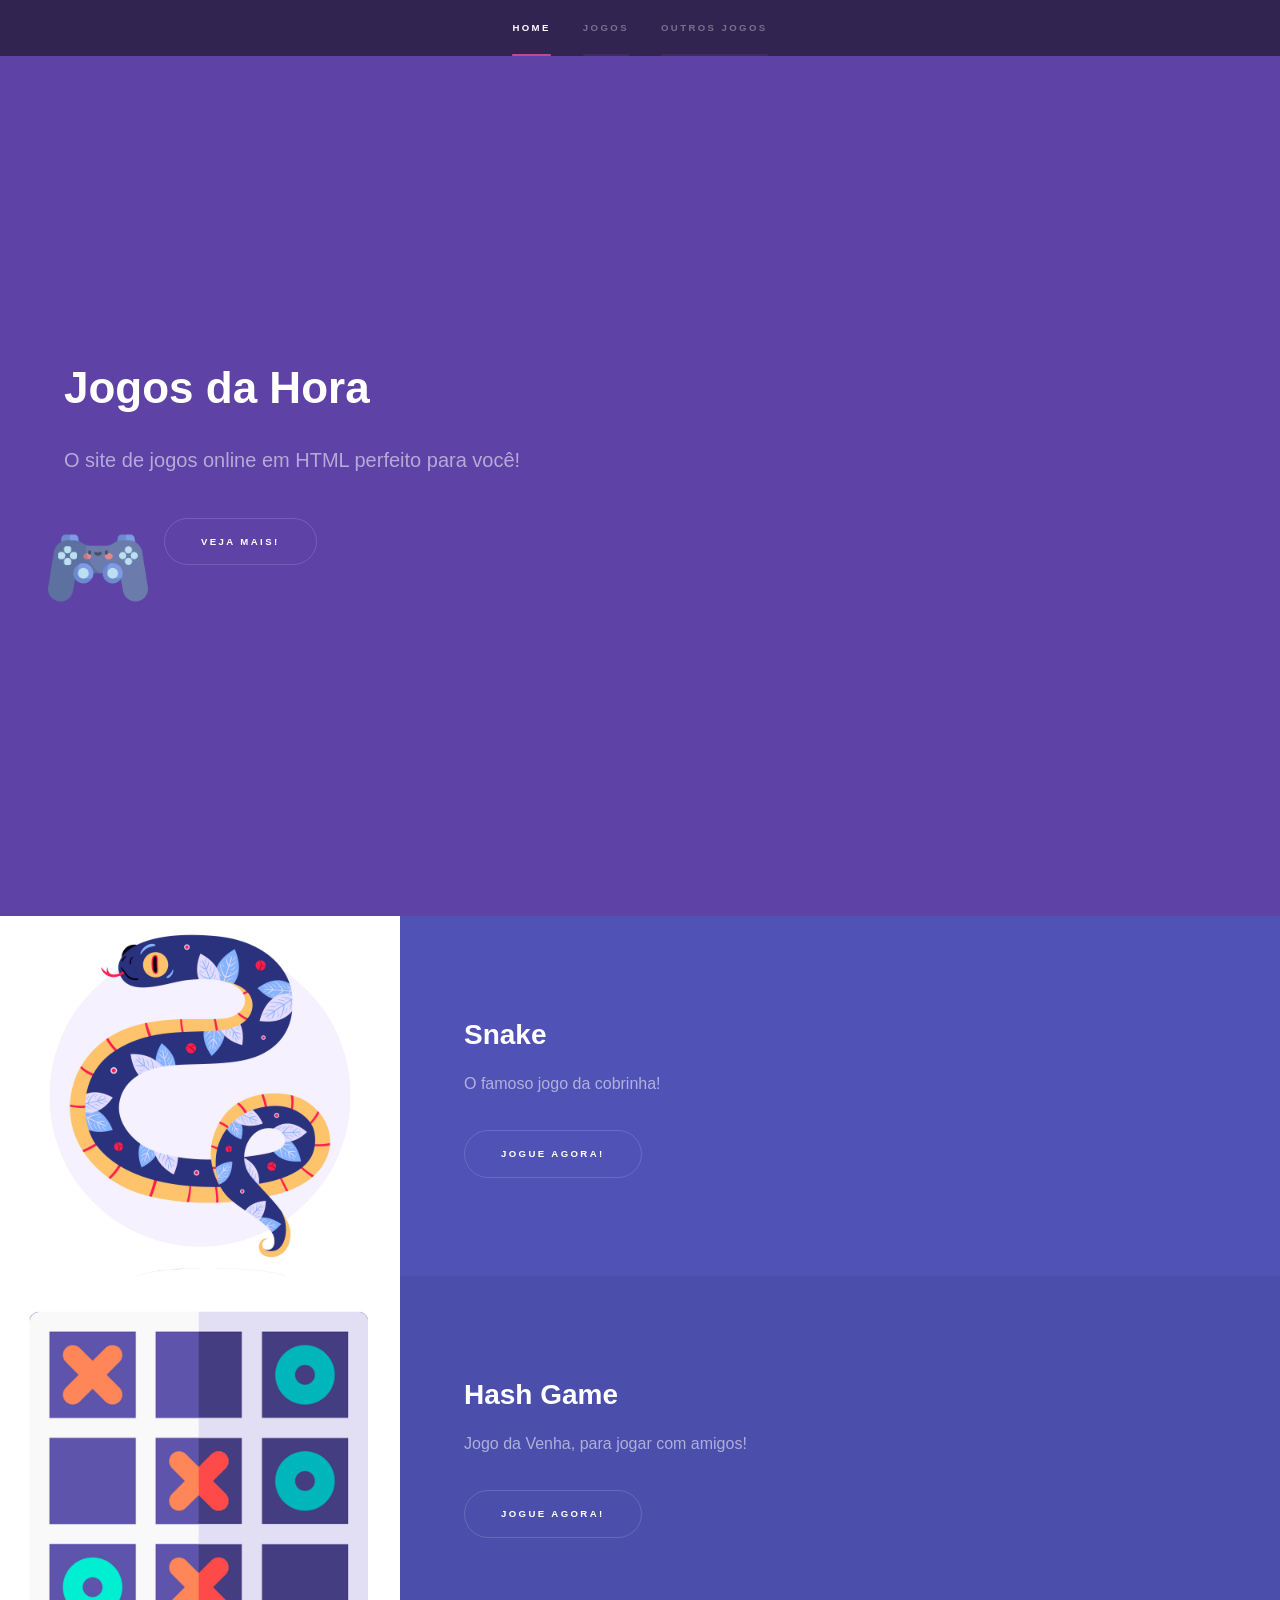
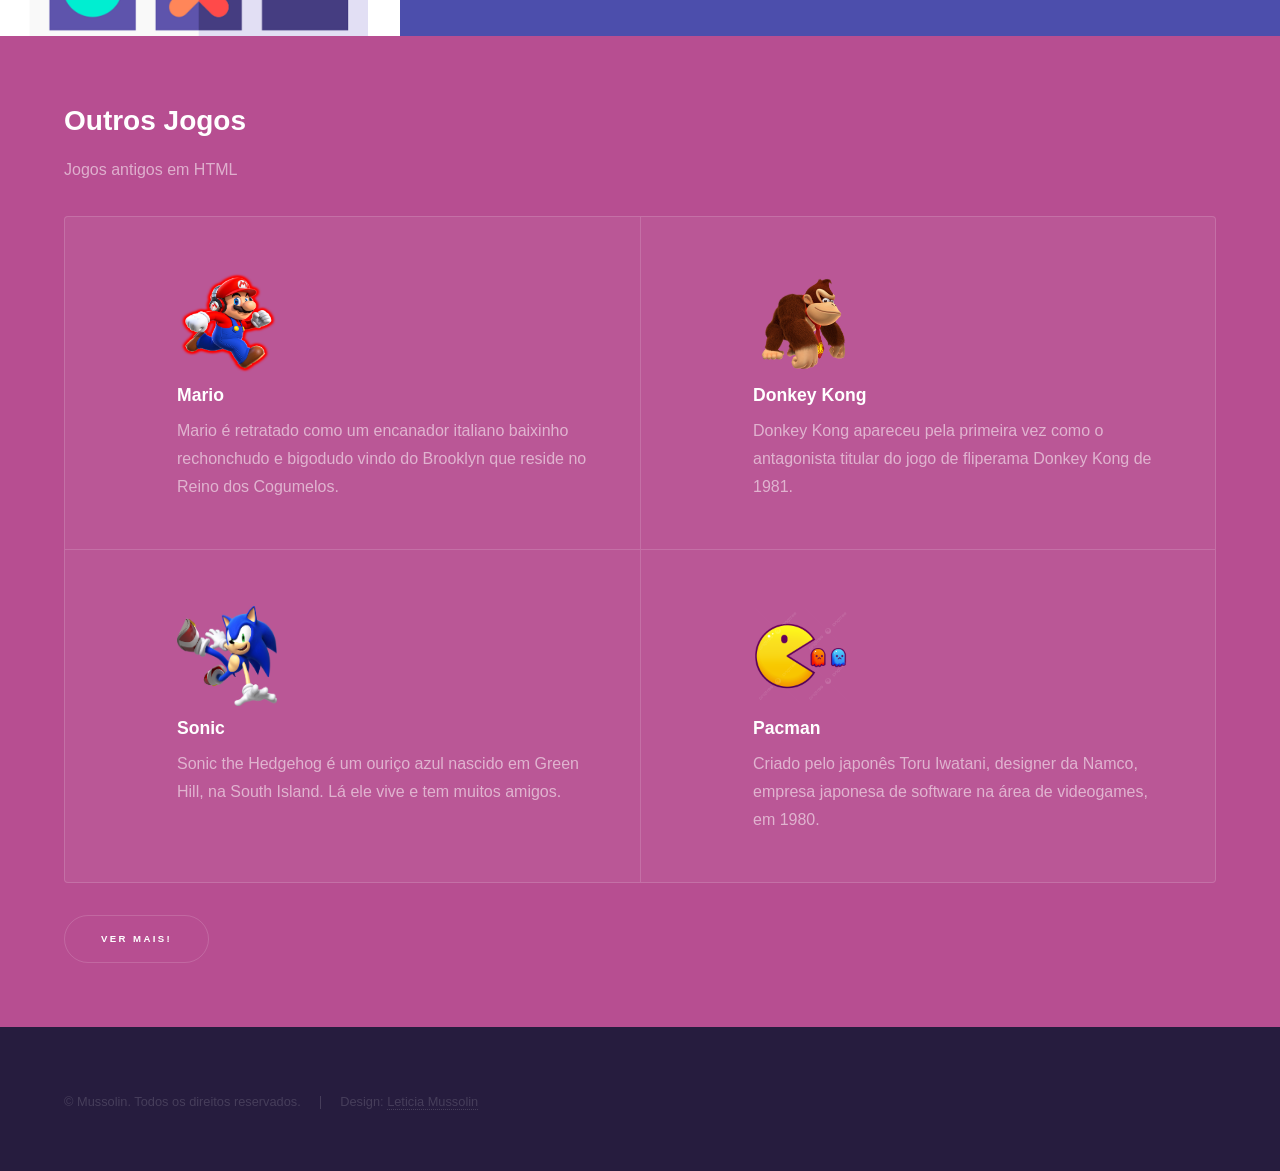
==== index.html @ 66acddfb "trabalho final" ====
<!DOCTYPE HTML>

<html>
	<head>
		<title>Jogos da Hora</title>
		<meta charset="utf-8" />
		<meta name="viewport" content="width=device-width, initial-scale=1, user-scalable=no" />
		<link rel="stylesheet" href="assets/css/main.css" />
		<noscript><link rel="stylesheet" href="assets/css/noscript.css" /></noscript>
	</head>
	<body class="is-preload">

		<!-- Sidebar -->
			<section id="sidebar">
			
				<div class="inner">
					
					<nav>
						<ul>
							
							<li><a href="#intro">Home</a></li>
							<li><a href="#one">Jogos</a></li>
							<li><a href="#two">Outros Jogos</a></li>
						</ul>
					</nav>
				</div>
			</section>

		<!-- Wrapper -->
			<div id="wrapper">

				<!-- Intro -->
					<section id="intro" class="wrapper style1 fullscreen fade-up">
						<div class="inner">
							<h1>Jogos da Hora</h1>
							<p>O site de jogos online em HTML perfeito para você! </p>
							<ul class="actions">
								
									<a href="#" class="image"><img src="images/controle.png"height="100px" width="100px" data-position="top center" /></a>
								
								<li><a href="#one" class="button scrolly">Veja mais!</a></li>
							</ul>
						</div>
					</section>

				<!-- One -->
					<section id="one" class="wrapper style2 spotlights">
						<section>
							<a href="#" class="image"><img src="images/pic01.png" alt="" data-position="center center" /></a>
							<div class="content">
								<div class="inner">
									<h2>Snake</h2>
									<p>O famoso jogo da cobrinha!</p>
									<ul class="actions">
										<li><a href="generic.html" class="button">Jogue Agora!</a></li>
									</ul>
								</div>
							</div>
						</section>
						<section>
							<a href="#" class="image"><img src="images/pic02.jpg" alt="" data-position="top center" /></a>
							<div class="content">
								<div class="inner">
									<h2>Hash Game</h2>
									<p>Jogo da Venha, para jogar com amigos!</p>
									<ul class="actions">
										<li><a href="elements.html" class="button">Jogue Agora!</a></li>
									</ul>
								</div>
							</div>
						</section>
					</section>

				<!-- Two -->
					<section id="two" class="wrapper style3 fade-up">
						<div class="inner">
							<h2>Outros Jogos</h2>
							<p>Jogos antigos em HTML</p>
							<div class="features">
								<section>
									<a href="#" class="image"><img src="images/mario.png" height="100px" width="100px" data-position="top center" /></a>
									<h3>Mario</h3>
									<p>Mario é retratado como um encanador italiano baixinho rechonchudo e bigodudo vindo do Brooklyn que reside no Reino dos Cogumelos.</p>
								</section>
								<section>
									<a href="#" class="image"><img src="images/donkey.png" height="100px" width="100px" data-position="top center" /></a>
									<h3>Donkey Kong</h3>
									<p>Donkey Kong apareceu pela primeira vez como o antagonista titular do jogo de fliperama Donkey Kong de 1981.</p>
								</section>
								<section>
									<a href="#" class="image"><img src="images/sonic.png" height="100px" width="100px" data-position="top center" /></a>
									<h3>Sonic</h3>
									<p>Sonic the Hedgehog é um ouriço azul nascido em Green Hill, na South Island. Lá ele vive e tem muitos amigos.</p>
								</section>
								<section>
									<a href="#" class="image"><img src="images/pacman.png" height="100px" width="100px" data-position="top center" /></a>
									<h3>Pacman</h3>
									<p>Criado pelo japonês Toru Iwatani, designer da Namco, empresa japonesa de software na área de videogames, em 1980.</p>
								</section>
								
							</div>
							<ul class="actions">
								<li><a href="generic.html" class="button">Ver Mais!</a></li>
							</ul>
						</div>
					</section>


				

		<!-- Footer -->
			<!-- Footer -->
			<footer id="footer" class="wrapper alt">
				<div class="inner">
					<ul class="menu">
						<li>&copy; Mussolin. Todos os direitos reservados.</li><li>Design: <a href="https://www.linkedin.com/in/leticia-mussolin-689093185/">Leticia Mussolin</a></li>
					</ul>
				</div>
			</footer>

		<!-- Scripts -->
			<script src="assets/js/jquery.min.js"></script>
			<script src="assets/js/jquery.scrollex.min.js"></script>
			<script src="assets/js/jquery.scrolly.min.js"></script>
			<script src="assets/js/browser.min.js"></script>
			<script src="assets/js/breakpoints.min.js"></script>
			<script src="assets/js/util.js"></script>
			<script src="assets/js/main.js"></script>

	</body>
</html>
---- assets/css/main.css ----
@import url(fontawesome-all.min.css);

game{ align-items: center;
}

html, body, div, span, applet, object,
iframe, h1, h2, h3, h4, h5, h6, p, blockquote,
pre, a, abbr, acronym, address, big, cite,
code, del, dfn, em, img, ins, kbd, q, s, samp,
small, strike, strong, sub, sup, tt, var, b,
u, i, center, dl, dt, dd, ol, ul, li, fieldset,
form, label, legend, table, caption, tbody,
tfoot, thead, tr, th, td, article, aside,
canvas, details, embed, figure, figcaption,
footer, header, hgroup, menu, nav, output, ruby,
section, summary, time, mark, audio, video {
	margin: 0;
	padding: 0;
	border: 0;
	font-size: 100%;
	font: inherit;
	vertical-align: baseline;}

article, aside, details, figcaption, figure,
footer, header, hgroup, menu, nav, section {
	display: block;}

body {
	line-height: 1;
}

ol, ul {
	list-style: none;
}

blockquote, q {
	quotes: none;
}

	blockquote:before, blockquote:after, q:before, q:after {
		content: '';
		content: none;
	}

table {
	border-collapse: collapse;
	border-spacing: 0;
}

body {
	-webkit-text-size-adjust: none;
}

mark {
	background-color: transparent;
	color: inherit;
}

input::-moz-focus-inner {
	border: 0;
	padding: 0;
}

input, select, textarea {
	-moz-appearance: none;
	-webkit-appearance: none;
	-ms-appearance: none;
	appearance: none;
}

/* Basic */

	@-ms-viewport {
		width: device-width;
	}

	body {
		-ms-overflow-style: scrollbar;
	}

	@media screen and (max-width: 480px) {

		html, body {
			min-width: 320px;
		}

	}

	html {
		box-sizing: border-box;
	}

	*, *:before, *:after {
		box-sizing: inherit;
	}

	body {
		background: #312450;
	}

		body.is-preload *, body.is-preload *:before, body.is-preload *:after {
			-moz-animation: none !important;
			-webkit-animation: none !important;
			-ms-animation: none !important;
			animation: none !important;
			-moz-transition: none !important;
			-webkit-transition: none !important;
			-ms-transition: none !important;
			transition: none !important;
		}

/* Type */

	body, input, select, textarea {
		color: rgba(255, 255, 255, 0.55);
		font-family: Arial, Helvetica, sans-serif;
		font-size: 16.5pt;
		font-weight: normal;
		line-height: 1.75;
	}

		@media screen and (max-width: 1680px) {

			body, input, select, textarea {
				font-size: 13pt;
			}

		}

		@media screen and (max-width: 1280px) {

			body, input, select, textarea {
				font-size: 12pt;
			}

		}

		@media screen and (max-width: 360px) {

			body, input, select, textarea {
				font-size: 11pt;
			}

		}

	a {
		-moz-transition: color 0.2s ease, border-bottom-color 0.2s ease;
		-webkit-transition: color 0.2s ease, border-bottom-color 0.2s ease;
		-ms-transition: color 0.2s ease, border-bottom-color 0.2s ease;
		transition: color 0.2s ease, border-bottom-color 0.2s ease;
		border-bottom: dotted 1px rgba(255, 255, 255, 0.35);
		color: inherit;
		text-decoration: none;
	}

		a:hover {
			border-bottom-color: transparent;
			color: #ffffff;
		}

	strong, b {
		color: #ffffff;
		font-weight: bold;
	}

	em, i {
		font-style: italic;
	}

	p {
		margin: 0 0 2em 0;
	}

	h1, h2, h3, h4, h5, h6 {
		color: #ffffff;
		font-weight: bold;
		line-height: 1.5;
		margin: 0 0 0.5em 0;
	}

		h1 a, h2 a, h3 a, h4 a, h5 a, h6 a {
			color: inherit;
			text-decoration: none;
		}

	h1 {
		font-size: 2.75em;
	}

		h1.major {
			margin: 0 0 1.3em 0;
			position: relative;
			padding-bottom: 0.35em;
		}

			h1.major:after {
				background-image: -moz-linear-gradient(to right, #5e42a6, #b74e91);
				background-image: -webkit-linear-gradient(to right, #5e42a6, #b74e91);
				background-image: -ms-linear-gradient(to right, #5e42a6, #b74e91);
				background-image: linear-gradient(to right, #5e42a6, #b74e91);
				-moz-transition: max-width 0.2s ease;
				-webkit-transition: max-width 0.2s ease;
				-ms-transition: max-width 0.2s ease;
				transition: max-width 0.2s ease;
				border-radius: 0.2em;
				bottom: 0;
				content: '';
				height: 0.05em;
				position: absolute;
				right: 0;
				width: 100%;
			}

	h2 {
		font-size: 1.75em;
	}

	h3 {
		font-size: 1.1em;
	}

	h4 {
		font-size: 1em;
	}

	h5 {
		font-size: 0.8em;
	}

	h6 {
		font-size: 0.6em;
	}

	@media screen and (max-width: 736px) {

		h1 {
			font-size: 2em;
		}

		h2 {
			font-size: 1.25em;
		}

		h3 {
			font-size: 1em;
		}

		h4 {
			font-size: 0.8em;
		}

		h5 {
			font-size: 0.6em;
		}

		h6 {
			font-size: 0.6em;
		}

	}

	sub {
		font-size: 0.8em;
		position: relative;
		top: 0.5em;
	}

	sup {
		font-size: 0.8em;
		position: relative;
		top: -0.5em;
	}

	blockquote {
		border-left: solid 4px rgba(255, 255, 255, 0.15);
		font-style: italic;
		margin: 0 0 2em 0;
		padding: 0.5em 0 0.5em 2em;
	}

	code {
		background: rgba(255, 255, 255, 0.05);
		border-radius: 0.25em;
		border: solid 1px rgba(255, 255, 255, 0.15);
		font-family: "Courier New", monospace;
		font-size: 0.9em;
		margin: 0 0.25em;
		padding: 0.25em 0.65em;
	}

	pre {
		-webkit-overflow-scrolling: touch;
		font-family: "Courier New", monospace;
		font-size: 0.9em;
		margin: 0 0 2em 0;
	}

		pre code {
			display: block;
			line-height: 1.75em;
			padding: 1em 1.5em;
			overflow-x: auto;
		}

	hr {
		border: 0;
		border-bottom: solid 1px rgba(255, 255, 255, 0.15);
		margin: 2em 0;
	}

		hr.major {
			margin: 3em 0;
		}

	.align-left {
		text-align: left;
	}

	.align-center {
		text-align: center;
	}

	.align-right {
		text-align: right;
	}

/* Row */

	.row {
		display: flex;
		flex-wrap: wrap;
		box-sizing: border-box;
		align-items: stretch;
	}

		.row > * {
			box-sizing: border-box;
		}

		.row.gtr-uniform > * > :last-child {
			margin-bottom: 0;
		}

		.row.aln-left {
			justify-content: flex-start;
		}

		.row.aln-center {
			justify-content: center;
		}

		.row.aln-right {
			justify-content: flex-end;
		}

		.row.aln-top {
			align-items: flex-start;
		}

		.row.aln-middle {
			align-items: center;
		}

		.row.aln-bottom {
			align-items: flex-end;
		}

		.row > .imp {
			order: -1;
		}

		.row > .col-1 {
			width: 8.33333%;
		}

		.row > .off-1 {
			margin-left: 8.33333%;
		}

		.row > .col-2 {
			width: 16.66667%;
		}

		.row > .off-2 {
			margin-left: 16.66667%;
		}

		.row > .col-3 {
			width: 25%;
		}

		.row > .off-3 {
			margin-left: 25%;
		}

		.row > .col-4 {
			width: 33.33333%;
		}

		.row > .off-4 {
			margin-left: 33.33333%;
		}

		.row > .col-5 {
			width: 41.66667%;
		}

		.row > .off-5 {
			margin-left: 41.66667%;
		}

		.row > .col-6 {
			width: 50%;
		}

		.row > .off-6 {
			margin-left: 50%;
		}

		.row > .col-7 {
			width: 58.33333%;
		}

		.row > .off-7 {
			margin-left: 58.33333%;
		}

		.row > .col-8 {
			width: 66.66667%;
		}

		.row > .off-8 {
			margin-left: 66.66667%;
		}

		.row > .col-9 {
			width: 75%;
		}

		.row > .off-9 {
			margin-left: 75%;
		}

		.row > .col-10 {
			width: 83.33333%;
		}

		.row > .off-10 {
			margin-left: 83.33333%;
		}

		.row > .col-11 {
			width: 91.66667%;
		}

		.row > .off-11 {
			margin-left: 91.66667%;
		}

		.row > .col-12 {
			width: 100%;
		}

		.row > .off-12 {
			margin-left: 100%;
		}

		.row.gtr-0 {
			margin-top: 0;
			margin-left: 0em;
		}

			.row.gtr-0 > * {
				padding: 0 0 0 0em;
			}

			.row.gtr-0.gtr-uniform {
				margin-top: 0em;
			}

				.row.gtr-0.gtr-uniform > * {
					padding-top: 0em;
				}

		.row.gtr-25 {
			margin-top: 0;
			margin-left: -0.375em;
		}

			.row.gtr-25 > * {
				padding: 0 0 0 0.375em;
			}

			.row.gtr-25.gtr-uniform {
				margin-top: -0.375em;
			}

				.row.gtr-25.gtr-uniform > * {
					padding-top: 0.375em;
				}

		.row.gtr-50 {
			margin-top: 0;
			margin-left: -0.75em;
		}

			.row.gtr-50 > * {
				padding: 0 0 0 0.75em;
			}

			.row.gtr-50.gtr-uniform {
				margin-top: -0.75em;
			}

				.row.gtr-50.gtr-uniform > * {
					padding-top: 0.75em;
				}

		.row {
			margin-top: 0;
			margin-left: -1.5em;
		}

			.row > * {
				padding: 0 0 0 1.5em;
			}

			.row.gtr-uniform {
				margin-top: -1.5em;
			}

				.row.gtr-uniform > * {
					padding-top: 1.5em;
				}

		.row.gtr-150 {
			margin-top: 0;
			margin-left: -2.25em;
		}

			.row.gtr-150 > * {
				padding: 0 0 0 2.25em;
			}

			.row.gtr-150.gtr-uniform {
				margin-top: -2.25em;
			}

				.row.gtr-150.gtr-uniform > * {
					padding-top: 2.25em;
				}

		.row.gtr-200 {
			margin-top: 0;
			margin-left: -3em;
		}

			.row.gtr-200 > * {
				padding: 0 0 0 3em;
			}

			.row.gtr-200.gtr-uniform {
				margin-top: -3em;
			}

				.row.gtr-200.gtr-uniform > * {
					padding-top: 3em;
				}

		@media screen and (max-width: 1680px) {

			.row {
				display: flex;
				flex-wrap: wrap;
				box-sizing: border-box;
				align-items: stretch;
			}

				.row > * {
					box-sizing: border-box;
				}

				.row.gtr-uniform > * > :last-child {
					margin-bottom: 0;
				}

				.row.aln-left {
					justify-content: flex-start;
				}

				.row.aln-center {
					justify-content: center;
				}

				.row.aln-right {
					justify-content: flex-end;
				}

				.row.aln-top {
					align-items: flex-start;
				}

				.row.aln-middle {
					align-items: center;
				}

				.row.aln-bottom {
					align-items: flex-end;
				}

				.row > .imp-xlarge {
					order: -1;
				}

				.row > .col-1-xlarge {
					width: 8.33333%;
				}

				.row > .off-1-xlarge {
					margin-left: 8.33333%;
				}

				.row > .col-2-xlarge {
					width: 16.66667%;
				}

				.row > .off-2-xlarge {
					margin-left: 16.66667%;
				}

				.row > .col-3-xlarge {
					width: 25%;
				}

				.row > .off-3-xlarge {
					margin-left: 25%;
				}

				.row > .col-4-xlarge {
					width: 33.33333%;
				}

				.row > .off-4-xlarge {
					margin-left: 33.33333%;
				}

				.row > .col-5-xlarge {
					width: 41.66667%;
				}

				.row > .off-5-xlarge {
					margin-left: 41.66667%;
				}

				.row > .col-6-xlarge {
					width: 50%;
				}

				.row > .off-6-xlarge {
					margin-left: 50%;
				}

				.row > .col-7-xlarge {
					width: 58.33333%;
				}

				.row > .off-7-xlarge {
					margin-left: 58.33333%;
				}

				.row > .col-8-xlarge {
					width: 66.66667%;
				}

				.row > .off-8-xlarge {
					margin-left: 66.66667%;
				}

				.row > .col-9-xlarge {
					width: 75%;
				}

				.row > .off-9-xlarge {
					margin-left: 75%;
				}

				.row > .col-10-xlarge {
					width: 83.33333%;
				}

				.row > .off-10-xlarge {
					margin-left: 83.33333%;
				}

				.row > .col-11-xlarge {
					width: 91.66667%;
				}

				.row > .off-11-xlarge {
					margin-left: 91.66667%;
				}

				.row > .col-12-xlarge {
					width: 100%;
				}

				.row > .off-12-xlarge {
					margin-left: 100%;
				}

				.row.gtr-0 {
					margin-top: 0;
					margin-left: 0em;
				}

					.row.gtr-0 > * {
						padding: 0 0 0 0em;
					}

					.row.gtr-0.gtr-uniform {
						margin-top: 0em;
					}

						.row.gtr-0.gtr-uniform > * {
							padding-top: 0em;
						}

				.row.gtr-25 {
					margin-top: 0;
					margin-left: -0.375em;
				}

					.row.gtr-25 > * {
						padding: 0 0 0 0.375em;
					}

					.row.gtr-25.gtr-uniform {
						margin-top: -0.375em;
					}

						.row.gtr-25.gtr-uniform > * {
							padding-top: 0.375em;
						}

				.row.gtr-50 {
					margin-top: 0;
					margin-left: -0.75em;
				}

					.row.gtr-50 > * {
						padding: 0 0 0 0.75em;
					}

					.row.gtr-50.gtr-uniform {
						margin-top: -0.75em;
					}

						.row.gtr-50.gtr-uniform > * {
							padding-top: 0.75em;
						}

				.row {
					margin-top: 0;
					margin-left: -1.5em;
				}

					.row > * {
						padding: 0 0 0 1.5em;
					}

					.row.gtr-uniform {
						margin-top: -1.5em;
					}

						.row.gtr-uniform > * {
							padding-top: 1.5em;
						}

				.row.gtr-150 {
					margin-top: 0;
					margin-left: -2.25em;
				}

					.row.gtr-150 > * {
						padding: 0 0 0 2.25em;
					}

					.row.gtr-150.gtr-uniform {
						margin-top: -2.25em;
					}

						.row.gtr-150.gtr-uniform > * {
							padding-top: 2.25em;
						}

				.row.gtr-200 {
					margin-top: 0;
					margin-left: -3em;
				}

					.row.gtr-200 > * {
						padding: 0 0 0 3em;
					}

					.row.gtr-200.gtr-uniform {
						margin-top: -3em;
					}

						.row.gtr-200.gtr-uniform > * {
							padding-top: 3em;
						}

		}

		@media screen and (max-width: 1280px) {

			.row {
				display: flex;
				flex-wrap: wrap;
				box-sizing: border-box;
				align-items: stretch;
			}

				.row > * {
					box-sizing: border-box;
				}

				.row.gtr-uniform > * > :last-child {
					margin-bottom: 0;
				}

				.row.aln-left {
					justify-content: flex-start;
				}

				.row.aln-center {
					justify-content: center;
				}

				.row.aln-right {
					justify-content: flex-end;
				}

				.row.aln-top {
					align-items: flex-start;
				}

				.row.aln-middle {
					align-items: center;
				}

				.row.aln-bottom {
					align-items: flex-end;
				}

				.row > .imp-large {
					order: -1;
				}

				.row > .col-1-large {
					width: 8.33333%;
				}

				.row > .off-1-large {
					margin-left: 8.33333%;
				}

				.row > .col-2-large {
					width: 16.66667%;
				}

				.row > .off-2-large {
					margin-left: 16.66667%;
				}

				.row > .col-3-large {
					width: 25%;
				}

				.row > .off-3-large {
					margin-left: 25%;
				}

				.row > .col-4-large {
					width: 33.33333%;
				}

				.row > .off-4-large {
					margin-left: 33.33333%;
				}

				.row > .col-5-large {
					width: 41.66667%;
				}

				.row > .off-5-large {
					margin-left: 41.66667%;
				}

				.row > .col-6-large {
					width: 50%;
				}

				.row > .off-6-large {
					margin-left: 50%;
				}

				.row > .col-7-large {
					width: 58.33333%;
				}

				.row > .off-7-large {
					margin-left: 58.33333%;
				}

				.row > .col-8-large {
					width: 66.66667%;
				}

				.row > .off-8-large {
					margin-left: 66.66667%;
				}

				.row > .col-9-large {
					width: 75%;
				}

				.row > .off-9-large {
					margin-left: 75%;
				}

				.row > .col-10-large {
					width: 83.33333%;
				}

				.row > .off-10-large {
					margin-left: 83.33333%;
				}

				.row > .col-11-large {
					width: 91.66667%;
				}

				.row > .off-11-large {
					margin-left: 91.66667%;
				}

				.row > .col-12-large {
					width: 100%;
				}

				.row > .off-12-large {
					margin-left: 100%;
				}

				.row.gtr-0 {
					margin-top: 0;
					margin-left: 0em;
				}

					.row.gtr-0 > * {
						padding: 0 0 0 0em;
					}

					.row.gtr-0.gtr-uniform {
						margin-top: 0em;
					}

						.row.gtr-0.gtr-uniform > * {
							padding-top: 0em;
						}

				.row.gtr-25 {
					margin-top: 0;
					margin-left: -0.375em;
				}

					.row.gtr-25 > * {
						padding: 0 0 0 0.375em;
					}

					.row.gtr-25.gtr-uniform {
						margin-top: -0.375em;
					}

						.row.gtr-25.gtr-uniform > * {
							padding-top: 0.375em;
						}

				.row.gtr-50 {
					margin-top: 0;
					margin-left: -0.75em;
				}

					.row.gtr-50 > * {
						padding: 0 0 0 0.75em;
					}

					.row.gtr-50.gtr-uniform {
						margin-top: -0.75em;
					}

						.row.gtr-50.gtr-uniform > * {
							padding-top: 0.75em;
						}

				.row {
					margin-top: 0;
					margin-left: -1.5em;
				}

					.row > * {
						padding: 0 0 0 1.5em;
					}

					.row.gtr-uniform {
						margin-top: -1.5em;
					}

						.row.gtr-uniform > * {
							padding-top: 1.5em;
						}

				.row.gtr-150 {
					margin-top: 0;
					margin-left: -2.25em;
				}

					.row.gtr-150 > * {
						padding: 0 0 0 2.25em;
					}

					.row.gtr-150.gtr-uniform {
						margin-top: -2.25em;
					}

						.row.gtr-150.gtr-uniform > * {
							padding-top: 2.25em;
						}

				.row.gtr-200 {
					margin-top: 0;
					margin-left: -3em;
				}

					.row.gtr-200 > * {
						padding: 0 0 0 3em;
					}

					.row.gtr-200.gtr-uniform {
						margin-top: -3em;
					}

						.row.gtr-200.gtr-uniform > * {
							padding-top: 3em;
						}

		}

		@media screen and (max-width: 980px) {

			.row {
				display: flex;
				flex-wrap: wrap;
				box-sizing: border-box;
				align-items: stretch;
			}

				.row > * {
					box-sizing: border-box;
				}

				.row.gtr-uniform > * > :last-child {
					margin-bottom: 0;
				}

				.row.aln-left {
					justify-content: flex-start;
				}

				.row.aln-center {
					justify-content: center;
				}

				.row.aln-right {
					justify-content: flex-end;
				}

				.row.aln-top {
					align-items: flex-start;
				}

				.row.aln-middle {
					align-items: center;
				}

				.row.aln-bottom {
					align-items: flex-end;
				}

				.row > .imp-medium {
					order: -1;
				}

				.row > .col-1-medium {
					width: 8.33333%;
				}

				.row > .off-1-medium {
					margin-left: 8.33333%;
				}

				.row > .col-2-medium {
					width: 16.66667%;
				}

				.row > .off-2-medium {
					margin-left: 16.66667%;
				}

				.row > .col-3-medium {
					width: 25%;
				}

				.row > .off-3-medium {
					margin-left: 25%;
				}

				.row > .col-4-medium {
					width: 33.33333%;
				}

				.row > .off-4-medium {
					margin-left: 33.33333%;
				}

				.row > .col-5-medium {
					width: 41.66667%;
				}

				.row > .off-5-medium {
					margin-left: 41.66667%;
				}

				.row > .col-6-medium {
					width: 50%;
				}

				.row > .off-6-medium {
					margin-left: 50%;
				}

				.row > .col-7-medium {
					width: 58.33333%;
				}

				.row > .off-7-medium {
					margin-left: 58.33333%;
				}

				.row > .col-8-medium {
					width: 66.66667%;
				}

				.row > .off-8-medium {
					margin-left: 66.66667%;
				}

				.row > .col-9-medium {
					width: 75%;
				}

				.row > .off-9-medium {
					margin-left: 75%;
				}

				.row > .col-10-medium {
					width: 83.33333%;
				}

				.row > .off-10-medium {
					margin-left: 83.33333%;
				}

				.row > .col-11-medium {
					width: 91.66667%;
				}

				.row > .off-11-medium {
					margin-left: 91.66667%;
				}

				.row > .col-12-medium {
					width: 100%;
				}

				.row > .off-12-medium {
					margin-left: 100%;
				}

				.row.gtr-0 {
					margin-top: 0;
					margin-left: 0em;
				}

					.row.gtr-0 > * {
						padding: 0 0 0 0em;
					}

					.row.gtr-0.gtr-uniform {
						margin-top: 0em;
					}

						.row.gtr-0.gtr-uniform > * {
							padding-top: 0em;
						}

				.row.gtr-25 {
					margin-top: 0;
					margin-left: -0.375em;
				}

					.row.gtr-25 > * {
						padding: 0 0 0 0.375em;
					}

					.row.gtr-25.gtr-uniform {
						margin-top: -0.375em;
					}

						.row.gtr-25.gtr-uniform > * {
							padding-top: 0.375em;
						}

				.row.gtr-50 {
					margin-top: 0;
					margin-left: -0.75em;
				}

					.row.gtr-50 > * {
						padding: 0 0 0 0.75em;
					}

					.row.gtr-50.gtr-uniform {
						margin-top: -0.75em;
					}

						.row.gtr-50.gtr-uniform > * {
							padding-top: 0.75em;
						}

				.row {
					margin-top: 0;
					margin-left: -1.5em;
				}

					.row > * {
						padding: 0 0 0 1.5em;
					}

					.row.gtr-uniform {
						margin-top: -1.5em;
					}

						.row.gtr-uniform > * {
							padding-top: 1.5em;
						}

				.row.gtr-150 {
					margin-top: 0;
					margin-left: -2.25em;
				}

					.row.gtr-150 > * {
						padding: 0 0 0 2.25em;
					}

					.row.gtr-150.gtr-uniform {
						margin-top: -2.25em;
					}

						.row.gtr-150.gtr-uniform > * {
							padding-top: 2.25em;
						}

				.row.gtr-200 {
					margin-top: 0;
					margin-left: -3em;
				}

					.row.gtr-200 > * {
						padding: 0 0 0 3em;
					}

					.row.gtr-200.gtr-uniform {
						margin-top: -3em;
					}

						.row.gtr-200.gtr-uniform > * {
							padding-top: 3em;
						}

		}

		@media screen and (max-width: 736px) {

			.row {
				display: flex;
				flex-wrap: wrap;
				box-sizing: border-box;
				align-items: stretch;
			}

				.row > * {
					box-sizing: border-box;
				}

				.row.gtr-uniform > * > :last-child {
					margin-bottom: 0;
				}

				.row.aln-left {
					justify-content: flex-start;
				}

				.row.aln-center {
					justify-content: center;
				}

				.row.aln-right {
					justify-content: flex-end;
				}

				.row.aln-top {
					align-items: flex-start;
				}

				.row.aln-middle {
					align-items: center;
				}

				.row.aln-bottom {
					align-items: flex-end;
				}

				.row > .imp-small {
					order: -1;
				}

				.row > .col-1-small {
					width: 8.33333%;
				}

				.row > .off-1-small {
					margin-left: 8.33333%;
				}

				.row > .col-2-small {
					width: 16.66667%;
				}

				.row > .off-2-small {
					margin-left: 16.66667%;
				}

				.row > .col-3-small {
					width: 25%;
				}

				.row > .off-3-small {
					margin-left: 25%;
				}

				.row > .col-4-small {
					width: 33.33333%;
				}

				.row > .off-4-small {
					margin-left: 33.33333%;
				}

				.row > .col-5-small {
					width: 41.66667%;
				}

				.row > .off-5-small {
					margin-left: 41.66667%;
				}

				.row > .col-6-small {
					width: 50%;
				}

				.row > .off-6-small {
					margin-left: 50%;
				}

				.row > .col-7-small {
					width: 58.33333%;
				}

				.row > .off-7-small {
					margin-left: 58.33333%;
				}

				.row > .col-8-small {
					width: 66.66667%;
				}

				.row > .off-8-small {
					margin-left: 66.66667%;
				}

				.row > .col-9-small {
					width: 75%;
				}

				.row > .off-9-small {
					margin-left: 75%;
				}

				.row > .col-10-small {
					width: 83.33333%;
				}

				.row > .off-10-small {
					margin-left: 83.33333%;
				}

				.row > .col-11-small {
					width: 91.66667%;
				}

				.row > .off-11-small {
					margin-left: 91.66667%;
				}

				.row > .col-12-small {
					width: 100%;
				}

				.row > .off-12-small {
					margin-left: 100%;
				}

				.row.gtr-0 {
					margin-top: 0;
					margin-left: 0em;
				}

					.row.gtr-0 > * {
						padding: 0 0 0 0em;
					}

					.row.gtr-0.gtr-uniform {
						margin-top: 0em;
					}

						.row.gtr-0.gtr-uniform > * {
							padding-top: 0em;
						}

				.row.gtr-25 {
					margin-top: 0;
					margin-left: -0.375em;
				}

					.row.gtr-25 > * {
						padding: 0 0 0 0.375em;
					}

					.row.gtr-25.gtr-uniform {
						margin-top: -0.375em;
					}

						.row.gtr-25.gtr-uniform > * {
							padding-top: 0.375em;
						}

				.row.gtr-50 {
					margin-top: 0;
					margin-left: -0.75em;
				}

					.row.gtr-50 > * {
						padding: 0 0 0 0.75em;
					}

					.row.gtr-50.gtr-uniform {
						margin-top: -0.75em;
					}

						.row.gtr-50.gtr-uniform > * {
							padding-top: 0.75em;
						}

				.row {
					margin-top: 0;
					margin-left: -1.5em;
				}

					.row > * {
						padding: 0 0 0 1.5em;
					}

					.row.gtr-uniform {
						margin-top: -1.5em;
					}

						.row.gtr-uniform > * {
							padding-top: 1.5em;
						}

				.row.gtr-150 {
					margin-top: 0;
					margin-left: -2.25em;
				}

					.row.gtr-150 > * {
						padding: 0 0 0 2.25em;
					}

					.row.gtr-150.gtr-uniform {
						margin-top: -2.25em;
					}

						.row.gtr-150.gtr-uniform > * {
							padding-top: 2.25em;
						}

				.row.gtr-200 {
					margin-top: 0;
					margin-left: -3em;
				}

					.row.gtr-200 > * {
						padding: 0 0 0 3em;
					}

					.row.gtr-200.gtr-uniform {
						margin-top: -3em;
					}

						.row.gtr-200.gtr-uniform > * {
							padding-top: 3em;
						}

		}

		@media screen and (max-width: 480px) {

			.row {
				display: flex;
				flex-wrap: wrap;
				box-sizing: border-box;
				align-items: stretch;
			}

				.row > * {
					box-sizing: border-box;
				}

				.row.gtr-uniform > * > :last-child {
					margin-bottom: 0;
				}

				.row.aln-left {
					justify-content: flex-start;
				}

				.row.aln-center {
					justify-content: center;
				}

				.row.aln-right {
					justify-content: flex-end;
				}

				.row.aln-top {
					align-items: flex-start;
				}

				.row.aln-middle {
					align-items: center;
				}

				.row.aln-bottom {
					align-items: flex-end;
				}

				.row > .imp-xsmall {
					order: -1;
				}

				.row > .col-1-xsmall {
					width: 8.33333%;
				}

				.row > .off-1-xsmall {
					margin-left: 8.33333%;
				}

				.row > .col-2-xsmall {
					width: 16.66667%;
				}

				.row > .off-2-xsmall {
					margin-left: 16.66667%;
				}

				.row > .col-3-xsmall {
					width: 25%;
				}

				.row > .off-3-xsmall {
					margin-left: 25%;
				}

				.row > .col-4-xsmall {
					width: 33.33333%;
				}

				.row > .off-4-xsmall {
					margin-left: 33.33333%;
				}

				.row > .col-5-xsmall {
					width: 41.66667%;
				}

				.row > .off-5-xsmall {
					margin-left: 41.66667%;
				}

				.row > .col-6-xsmall {
					width: 50%;
				}

				.row > .off-6-xsmall {
					margin-left: 50%;
				}

				.row > .col-7-xsmall {
					width: 58.33333%;
				}

				.row > .off-7-xsmall {
					margin-left: 58.33333%;
				}

				.row > .col-8-xsmall {
					width: 66.66667%;
				}

				.row > .off-8-xsmall {
					margin-left: 66.66667%;
				}

				.row > .col-9-xsmall {
					width: 75%;
				}

				.row > .off-9-xsmall {
					margin-left: 75%;
				}

				.row > .col-10-xsmall {
					width: 83.33333%;
				}

				.row > .off-10-xsmall {
					margin-left: 83.33333%;
				}

				.row > .col-11-xsmall {
					width: 91.66667%;
				}

				.row > .off-11-xsmall {
					margin-left: 91.66667%;
				}

				.row > .col-12-xsmall {
					width: 100%;
				}

				.row > .off-12-xsmall {
					margin-left: 100%;
				}

				.row.gtr-0 {
					margin-top: 0;
					margin-left: 0em;
				}

					.row.gtr-0 > * {
						padding: 0 0 0 0em;
					}

					.row.gtr-0.gtr-uniform {
						margin-top: 0em;
					}

						.row.gtr-0.gtr-uniform > * {
							padding-top: 0em;
						}

				.row.gtr-25 {
					margin-top: 0;
					margin-left: -0.375em;
				}

					.row.gtr-25 > * {
						padding: 0 0 0 0.375em;
					}

					.row.gtr-25.gtr-uniform {
						margin-top: -0.375em;
					}

						.row.gtr-25.gtr-uniform > * {
							padding-top: 0.375em;
						}

				.row.gtr-50 {
					margin-top: 0;
					margin-left: -0.75em;
				}

					.row.gtr-50 > * {
						padding: 0 0 0 0.75em;
					}

					.row.gtr-50.gtr-uniform {
						margin-top: -0.75em;
					}

						.row.gtr-50.gtr-uniform > * {
							padding-top: 0.75em;
						}

				.row {
					margin-top: 0;
					margin-left: -1.5em;
				}

					.row > * {
						padding: 0 0 0 1.5em;
					}

					.row.gtr-uniform {
						margin-top: -1.5em;
					}

						.row.gtr-uniform > * {
							padding-top: 1.5em;
						}

				.row.gtr-150 {
					margin-top: 0;
					margin-left: -2.25em;
				}

					.row.gtr-150 > * {
						padding: 0 0 0 2.25em;
					}

					.row.gtr-150.gtr-uniform {
						margin-top: -2.25em;
					}

						.row.gtr-150.gtr-uniform > * {
							padding-top: 2.25em;
						}

				.row.gtr-200 {
					margin-top: 0;
					margin-left: -3em;
				}

					.row.gtr-200 > * {
						padding: 0 0 0 3em;
					}

					.row.gtr-200.gtr-uniform {
						margin-top: -3em;
					}

						.row.gtr-200.gtr-uniform > * {
							padding-top: 3em;
						}

		}

/* Box */

	.box {
		border-radius: 0.25em;
		border: solid 1px rgba(255, 255, 255, 0.15);
		margin-bottom: 2em;
		padding: 1.5em;
	}

		.box > :last-child,
		.box > :last-child > :last-child,
		.box > :last-child > :last-child > :last-child {
			margin-bottom: 0;
		}

		.box.alt {
			border: 0;
			border-radius: 0;
			padding: 0;
		}

/* Button */

	input[type="submit"],
	input[type="reset"],
	input[type="button"],
	button,
	.button {
		-moz-appearance: none;
		-webkit-appearance: none;
		-ms-appearance: none;
		appearance: none;
		-moz-transition: border-color 0.2s ease;
		-webkit-transition: border-color 0.2s ease;
		-ms-transition: border-color 0.2s ease;
		transition: border-color 0.2s ease;
		background-color: transparent;
		border: solid 1px !important;
		border-color: rgba(255, 255, 255, 0.15) !important;
		border-radius: 3em;
		color: #ffffff !important;
		cursor: pointer;
		display: inline-block;
		font-size: 0.6em;
		font-weight: bold;
		height: calc(4.75em + 2px);
		letter-spacing: 0.25em;
		line-height: 4.75em;
		outline: 0;
		padding: 0 3.75em;
		position: relative;
		text-align: center;
		text-decoration: none;
		text-transform: uppercase;
		white-space: nowrap;
	}

		input[type="submit"]:after,
		input[type="reset"]:after,
		input[type="button"]:after,
		button:after,
		.button:after {
			-moz-transform: scale(0.25);
			-webkit-transform: scale(0.25);
			-ms-transform: scale(0.25);
			transform: scale(0.25);
			pointer-events: none;
			-moz-transition: opacity 0.2s ease, -moz-transform 0.2s ease;
			-webkit-transition: opacity 0.2s ease, -webkit-transform 0.2s ease;
			-ms-transition: opacity 0.2s ease, -ms-transform 0.2s ease;
			transition: opacity 0.2s ease, transform 0.2s ease;
			background: #ffffff;
			border-radius: 3em;
			content: '';
			height: 100%;
			left: 0;
			opacity: 0;
			position: absolute;
			top: 0;
			width: 100%;
		}

		input[type="submit"].icon:before,
		input[type="reset"].icon:before,
		input[type="button"].icon:before,
		button.icon:before,
		.button.icon:before {
			margin-right: 0.75em;
		}

		input[type="submit"].fit,
		input[type="reset"].fit,
		input[type="button"].fit,
		button.fit,
		.button.fit {
			width: 100%;
		}

		input[type="submit"].small,
		input[type="reset"].small,
		input[type="button"].small,
		button.small,
		.button.small {
			font-size: 0.4em;
		}

		input[type="submit"].large,
		input[type="reset"].large,
		input[type="button"].large,
		button.large,
		.button.large {
			font-size: 0.8em;
		}

		input[type="submit"].primary,
		input[type="reset"].primary,
		input[type="button"].primary,
		button.primary,
		.button.primary {
			background-color: #ffffff;
			color: #312450 !important;
		}

			input[type="submit"].primary:after,
			input[type="reset"].primary:after,
			input[type="button"].primary:after,
			button.primary:after,
			.button.primary:after {
				display: none;
			}

		input[type="submit"].disabled, input[type="submit"]:disabled,
		input[type="reset"].disabled,
		input[type="reset"]:disabled,
		input[type="button"].disabled,
		input[type="button"]:disabled,
		button.disabled,
		button:disabled,
		.button.disabled,
		.button:disabled {
			cursor: default;
			opacity: 0.5;
			pointer-events: none;
		}

		input[type="submit"]:hover,
		input[type="reset"]:hover,
		input[type="button"]:hover,
		button:hover,
		.button:hover {
			border-color: rgba(255, 255, 255, 0.55) !important;
		}

			input[type="submit"]:hover:after,
			input[type="reset"]:hover:after,
			input[type="button"]:hover:after,
			button:hover:after,
			.button:hover:after {
				opacity: 0.05;
				-moz-transform: scale(1);
				-webkit-transform: scale(1);
				-ms-transform: scale(1);
				transform: scale(1);
			}

			input[type="submit"]:hover:active,
			input[type="reset"]:hover:active,
			input[type="button"]:hover:active,
			button:hover:active,
			.button:hover:active {
				border-color: #ffffff !important;
			}

				input[type="submit"]:hover:active:after,
				input[type="reset"]:hover:active:after,
				input[type="button"]:hover:active:after,
				button:hover:active:after,
				.button:hover:active:after {
					opacity: 0.1;
				}

/* Features */

	.features {
		display: -moz-flex;
		display: -webkit-flex;
		display: -ms-flex;
		display: flex;
		-moz-flex-wrap: wrap;
		-webkit-flex-wrap: wrap;
		-ms-flex-wrap: wrap;
		flex-wrap: wrap;
		border-radius: 0.25em;
		border: solid 1px rgba(255, 255, 255, 0.15);
		background: rgba(255, 255, 255, 0.05);
		margin: 0 0 2em 0;
	}

		.features section {
			padding: 3.5em 3em 1em 7em ;
			width: 50%;
			border-top: solid 1px rgba(255, 255, 255, 0.15);
			position: relative;
		}

			.features section:nth-child(-n + 2) {
				border-top-width: 0;
			}

			.features section:nth-child(2n) {
				border-left: solid 1px rgba(255, 255, 255, 0.15);
			}

			.features section .icon {
				-moz-transition: opacity 0.5s ease, -moz-transform 0.5s ease;
				-webkit-transition: opacity 0.5s ease, -webkit-transform 0.5s ease;
				-ms-transition: opacity 0.5s ease, -ms-transform 0.5s ease;
				transition: opacity 0.5s ease, transform 0.5s ease;
				-moz-transition-delay: 1s;
				-webkit-transition-delay: 1s;
				-ms-transition-delay: 1s;
				transition-delay: 1s;
				-moz-transform: scale(1);
				-webkit-transform: scale(1);
				-ms-transform: scale(1);
				transform: scale(1);
				position: absolute;
				left: 3em;
				top: 3em;
				opacity: 1;
			}

			.features section:nth-child(1) .icon {
				-moz-transition-delay: 0.15s;
				-webkit-transition-delay: 0.15s;
				-ms-transition-delay: 0.15s;
				transition-delay: 0.15s;
			}

			.features section:nth-child(2) .icon {
				-moz-transition-delay: 0.3s;
				-webkit-transition-delay: 0.3s;
				-ms-transition-delay: 0.3s;
				transition-delay: 0.3s;
			}

			.features section:nth-child(3) .icon {
				-moz-transition-delay: 0.45s;
				-webkit-transition-delay: 0.45s;
				-ms-transition-delay: 0.45s;
				transition-delay: 0.45s;
			}

			.features section:nth-child(4) .icon {
				-moz-transition-delay: 0.6s;
				-webkit-transition-delay: 0.6s;
				-ms-transition-delay: 0.6s;
				transition-delay: 0.6s;
			}

			.features section:nth-child(5) .icon {
				-moz-transition-delay: 0.75s;
				-webkit-transition-delay: 0.75s;
				-ms-transition-delay: 0.75s;
				transition-delay: 0.75s;
			}

			.features section:nth-child(6) .icon {
				-moz-transition-delay: 0.9s;
				-webkit-transition-delay: 0.9s;
				-ms-transition-delay: 0.9s;
				transition-delay: 0.9s;
			}

			.features section:nth-child(7) .icon {
				-moz-transition-delay: 1.05s;
				-webkit-transition-delay: 1.05s;
				-ms-transition-delay: 1.05s;
				transition-delay: 1.05s;
			}

			.features section:nth-child(8) .icon {
				-moz-transition-delay: 1.2s;
				-webkit-transition-delay: 1.2s;
				-ms-transition-delay: 1.2s;
				transition-delay: 1.2s;
			}

			.features section:nth-child(9) .icon {
				-moz-transition-delay: 1.35s;
				-webkit-transition-delay: 1.35s;
				-ms-transition-delay: 1.35s;
				transition-delay: 1.35s;
			}

			.features section:nth-child(10) .icon {
				-moz-transition-delay: 1.5s;
				-webkit-transition-delay: 1.5s;
				-ms-transition-delay: 1.5s;
				transition-delay: 1.5s;
			}

			.features section:nth-child(11) .icon {
				-moz-transition-delay: 1.65s;
				-webkit-transition-delay: 1.65s;
				-ms-transition-delay: 1.65s;
				transition-delay: 1.65s;
			}

			.features section:nth-child(12) .icon {
				-moz-transition-delay: 1.8s;
				-webkit-transition-delay: 1.8s;
				-ms-transition-delay: 1.8s;
				transition-delay: 1.8s;
			}

			.features section:nth-child(13) .icon {
				-moz-transition-delay: 1.95s;
				-webkit-transition-delay: 1.95s;
				-ms-transition-delay: 1.95s;
				transition-delay: 1.95s;
			}

			.features section:nth-child(14) .icon {
				-moz-transition-delay: 2.1s;
				-webkit-transition-delay: 2.1s;
				-ms-transition-delay: 2.1s;
				transition-delay: 2.1s;
			}

			.features section:nth-child(15) .icon {
				-moz-transition-delay: 2.25s;
				-webkit-transition-delay: 2.25s;
				-ms-transition-delay: 2.25s;
				transition-delay: 2.25s;
			}

			.features section:nth-child(16) .icon {
				-moz-transition-delay: 2.4s;
				-webkit-transition-delay: 2.4s;
				-ms-transition-delay: 2.4s;
				transition-delay: 2.4s;
			}

			.features section:nth-child(17) .icon {
				-moz-transition-delay: 2.55s;
				-webkit-transition-delay: 2.55s;
				-ms-transition-delay: 2.55s;
				transition-delay: 2.55s;
			}

			.features section:nth-child(18) .icon {
				-moz-transition-delay: 2.7s;
				-webkit-transition-delay: 2.7s;
				-ms-transition-delay: 2.7s;
				transition-delay: 2.7s;
			}

			.features section:nth-child(19) .icon {
				-moz-transition-delay: 2.85s;
				-webkit-transition-delay: 2.85s;
				-ms-transition-delay: 2.85s;
				transition-delay: 2.85s;
			}

			.features section:nth-child(20) .icon {
				-moz-transition-delay: 3s;
				-webkit-transition-delay: 3s;
				-ms-transition-delay: 3s;
				transition-delay: 3s;
			}

		.features.inactive section .icon {
			-moz-transform: scale(0.5);
			-webkit-transform: scale(0.5);
			-ms-transform: scale(0.5);
			transform: scale(0.5);
			opacity: 0;
		}

		@media screen and (max-width: 980px) {

			.features {
				display: block;
			}

				.features section {
					border-top-width: 1px !important;
					border-left-width: 0 !important;
					width: 100%;
				}

					.features section:first-child {
						border-top-width: 0 !important;
					}

		}

		@media screen and (max-width: 736px) {

			.features section {
				padding: 2.5em 1.5em 0.1em 5.5em ;
			}

				.features section .icon {
					left: 1.5em;
					top: 2em;
				}

		}

		@media screen and (max-width: 480px) {

			.features section {
				padding: 2em 1.5em 0.1em 1.5em ;
			}

				.features section .icon {
					left: 0;
					position: relative;
					top: 0;
				}

		}

/* Form */

	form {
		margin: 0 0 2em 0;
	}

		form > :last-child {
			margin-bottom: 0;
		}

		form > .fields {
			display: -moz-flex;
			display: -webkit-flex;
			display: -ms-flex;
			display: flex;
			-moz-flex-wrap: wrap;
			-webkit-flex-wrap: wrap;
			-ms-flex-wrap: wrap;
			flex-wrap: wrap;
			width: calc(100% + 3em);
			margin: -1.5em 0 2em -1.5em;
		}

			form > .fields > .field {
				-moz-flex-grow: 0;
				-webkit-flex-grow: 0;
				-ms-flex-grow: 0;
				flex-grow: 0;
				-moz-flex-shrink: 0;
				-webkit-flex-shrink: 0;
				-ms-flex-shrink: 0;
				flex-shrink: 0;
				padding: 1.5em 0 0 1.5em;
				width: calc(100% - 1.5em);
			}

				form > .fields > .field.half {
					width: calc(50% - 0.75em);
				}

				form > .fields > .field.third {
					width: calc(100%/3 - 0.5em);
				}

				form > .fields > .field.quarter {
					width: calc(25% - 0.375em);
				}

		@media screen and (max-width: 480px) {

			form > .fields {
				width: calc(100% + 3em);
				margin: -1.5em 0 2em -1.5em;
			}

				form > .fields > .field {
					padding: 1.5em 0 0 1.5em;
					width: calc(100% - 1.5em);
				}

					form > .fields > .field.half {
						width: calc(100% - 1.5em);
					}

					form > .fields > .field.third {
						width: calc(100% - 1.5em);
					}

					form > .fields > .field.quarter {
						width: calc(100% - 1.5em);
					}

		}

	label {
		color: #ffffff;
		font-weight: bold;
		line-height: 1.5;
		margin: 0 0 0.7em 0;
		display: block;
		font-size: 1.1em;
	}

	input[type="text"],
	input[type="password"],
	input[type="email"],
	input[type="tel"],
	select,
	textarea {
		-moz-appearance: none;
		-webkit-appearance: none;
		-ms-appearance: none;
		appearance: none;
		background: rgba(255, 255, 255, 0.05);
		border-radius: 0.25em;
		border: none;
		border: solid 1px rgba(255, 255, 255, 0.15);
		color: inherit;
		display: block;
		outline: 0;
		padding: 0 1em;
		text-decoration: none;
		width: 100%;
	}

		input[type="text"]:invalid,
		input[type="password"]:invalid,
		input[type="email"]:invalid,
		input[type="tel"]:invalid,
		select:invalid,
		textarea:invalid {
			box-shadow: none;
		}

		input[type="text"]:focus,
		input[type="password"]:focus,
		input[type="email"]:focus,
		input[type="tel"]:focus,
		select:focus,
		textarea:focus {
			border-color: #ffffff;
			box-shadow: 0 0 0 1px #ffffff;
		}

	select {
		background-image: url("data:image/svg+xml;charset=utf8,%3Csvg xmlns='http://www.w3.org/2000/svg' width='40' height='40' preserveAspectRatio='none' viewBox='0 0 40 40'%3E%3Cpath d='M9.4,12.3l10.4,10.4l10.4-10.4c0.2-0.2,0.5-0.4,0.9-0.4c0.3,0,0.6,0.1,0.9,0.4l3.3,3.3c0.2,0.2,0.4,0.5,0.4,0.9 c0,0.4-0.1,0.6-0.4,0.9L20.7,31.9c-0.2,0.2-0.5,0.4-0.9,0.4c-0.3,0-0.6-0.1-0.9-0.4L4.3,17.3c-0.2-0.2-0.4-0.5-0.4-0.9 c0-0.4,0.1-0.6,0.4-0.9l3.3-3.3c0.2-0.2,0.5-0.4,0.9-0.4S9.1,12.1,9.4,12.3z' fill='rgba(255, 255, 255, 0.15)' /%3E%3C/svg%3E");
		background-size: 1.25rem;
		background-repeat: no-repeat;
		background-position: calc(100% - 1rem) center;
		height: 2.75em;
		padding-right: 2.75em;
		text-overflow: ellipsis;
	}

		select option {
			color: #ffffff;
			background: #312450;
		}

		select:focus::-ms-value {
			background-color: transparent;
		}

		select::-ms-expand {
			display: none;
		}

	input[type="text"],
	input[type="password"],
	input[type="email"],
	select {
		height: 2.75em;
	}

	textarea {
		padding: 0.75em 1em;
	}

		body.is-ie textarea {
			min-height: 10em;
		}

	input[type="checkbox"],
	input[type="radio"] {
		-moz-appearance: none;
		-webkit-appearance: none;
		-ms-appearance: none;
		appearance: none;
		display: block;
		float: left;
		margin-right: -2em;
		opacity: 0;
		width: 1em;
		z-index: -1;
	}

		input[type="checkbox"] + label,
		input[type="radio"] + label {
			text-decoration: none;
			color: rgba(255, 255, 255, 0.55);
			cursor: pointer;
			display: inline-block;
			font-size: 1em;
			font-weight: normal;
			padding-left: 2.4em;
			padding-right: 0.75em;
			position: relative;
		}

			input[type="checkbox"] + label:before,
			input[type="radio"] + label:before {
				-moz-osx-font-smoothing: grayscale;
				-webkit-font-smoothing: antialiased;
				display: inline-block;
				font-style: normal;
				font-variant: normal;
				text-rendering: auto;
				line-height: 1;
				text-transform: none !important;
				font-family: 'Font Awesome 5 Free';
				font-weight: 900;
			}

			input[type="checkbox"] + label:before,
			input[type="radio"] + label:before {
				background: rgba(255, 255, 255, 0.05);
				border-radius: 0.25em;
				border: solid 1px rgba(255, 255, 255, 0.15);
				content: '';
				display: inline-block;
				font-size: 0.8em;
				height: 2.0625em;
				left: 0;
				line-height: 2.0625em;
				position: absolute;
				text-align: center;
				top: 0;
				width: 2.0625em;
			}

		input[type="checkbox"]:checked + label:before,
		input[type="radio"]:checked + label:before {
			background: #ffffff;
			border-color: #ffffff;
			color: #b74e91;
			content: '\f00c';
		}

		input[type="checkbox"]:focus + label:before,
		input[type="radio"]:focus + label:before {
			border-color: #ffffff;
			box-shadow: 0 0 0 1px #ffffff;
		}

	input[type="checkbox"] + label:before {
		border-radius: 0.25em;
	}

	input[type="radio"] + label:before {
		border-radius: 100%;
	}

	::-webkit-input-placeholder {
		color: rgba(255, 255, 255, 0.35) !important;
		opacity: 1.0;
	}

	:-moz-placeholder {
		color: rgba(255, 255, 255, 0.35) !important;
		opacity: 1.0;
	}

	::-moz-placeholder {
		color: rgba(255, 255, 255, 0.35) !important;
		opacity: 1.0;
	}

	:-ms-input-placeholder {
		color: rgba(255, 255, 255, 0.35) !important;
		opacity: 1.0;
	}

/* Icon */

	.icon {
		text-decoration: none;
		border-bottom: none;
		position: relative;
	}

		.icon:before {
			-moz-osx-font-smoothing: grayscale;
			-webkit-font-smoothing: antialiased;
			display: inline-block;
			font-style: normal;
			font-variant: normal;
			text-rendering: auto;
			line-height: 1;
			text-transform: none !important;
			font-family: 'Font Awesome 5 Free';
			font-weight: 400;
		}

		.icon > .label {
			display: none;
		}

		.icon:before {
			line-height: inherit;
		}

		.icon.solid:before {
			font-weight: 900;
		}

		.icon.brands:before {
			font-family: 'Font Awesome 5 Brands';
		}

		.icon.major {
			width: 2.5em;
			height: 2.5em;
			display: block;
			background: #ffffff;
			border-radius: 100%;
			color: #312450;
			text-align: center;
			line-height: 2.5em;
			margin: 0 0 1.3em 0;
		}

			.icon.major:before {
				font-size: 1.25em;
			}

				.wrapper.style1 .icon.major:before {
					color: #5e42a6;
				}

				.wrapper.style1-alt .icon.major:before {
					color: #493382;
				}

				.wrapper.style2 .icon.major:before {
					color: #5052b5;
				}

				.wrapper.style2-alt .icon.major:before {
					color: #3e4094;
				}

				.wrapper.style3 .icon.major:before {
					color: #b74e91;
				}

				.wrapper.style3-alt .icon.major:before {
					color: #953d75;
				}

/* Image */

	.image {
		border-radius: 0.25em;
		border: 0;
		display: inline-block;
		position: relative;
	}

		.image img {
			border-radius: 0.25em;
			display: block;
		}

		.image.left, .image.right {
			max-width: 40%;
		}

			.image.left img, .image.right img {
				width: 100%;
			}

		.image.left {
			float: left;
			margin: 0 1.5em 1em 0;
			top: 0.25em;
		}

		.image.right {
			float: right;
			margin: 0 0 1em 1.5em;
			top: 0.25em;
		}

		.image.fit {
			display: block;
			margin: 0 0 2em 0;
			width: 100%;
		}

			.image.fit img {
				width: 100%;
			}

		.image.main {
			display: block;
			margin: 0 0 3em 0;
			width: 100%;
		}

			.image.main img {
				width: 100%;
			}

/* List */

	ol {
		list-style: decimal;
		margin: 0 0 2em 0;
		padding-left: 1.25em;
	}

		ol li {
			padding-left: 0.25em;
		}

	ul {
		list-style: disc;
		margin: 0 0 2em 0;
		padding-left: 1em;
	}

		ul li {
			padding-left: 0.5em;
		}

		ul.alt {
			list-style: none;
			padding-left: 0;
		}

			ul.alt li {
				border-top: solid 1px rgba(255, 255, 255, 0.15);
				padding: 0.5em 0;
			}

				ul.alt li:first-child {
					border-top: 0;
					padding-top: 0;
				}

	dl {
		margin: 0 0 2em 0;
	}

		dl dt {
			display: block;
			font-weight: bold;
			margin: 0 0 1em 0;
		}

		dl dd {
			margin-left: 2em;
		}

/* Actions */

	ul.actions {
		display: -moz-flex;
		display: -webkit-flex;
		display: -ms-flex;
		display: flex;
		cursor: default;
		list-style: none;
		margin-left: -1em;
		padding-left: 0;
	}

		ul.actions li {
			padding: 0 0 0 1em;
			vertical-align: middle;
		}

		ul.actions.special {
			-moz-justify-content: center;
			-webkit-justify-content: center;
			-ms-justify-content: center;
			justify-content: center;
			width: 100%;
			margin-left: 0;
		}

			ul.actions.special li:first-child {
				padding-left: 0;
			}

		ul.actions.stacked {
			-moz-flex-direction: column;
			-webkit-flex-direction: column;
			-ms-flex-direction: column;
			flex-direction: column;
			margin-left: 0;
		}

			ul.actions.stacked li {
				padding: 1.3em 0 0 0;
			}

				ul.actions.stacked li:first-child {
					padding-top: 0;
				}

		ul.actions.fit {
			width: calc(100% + 1em);
		}

			ul.actions.fit li {
				-moz-flex-grow: 1;
				-webkit-flex-grow: 1;
				-ms-flex-grow: 1;
				flex-grow: 1;
				-moz-flex-shrink: 1;
				-webkit-flex-shrink: 1;
				-ms-flex-shrink: 1;
				flex-shrink: 1;
				width: 100%;
			}

				ul.actions.fit li > * {
					width: 100%;
				}

			ul.actions.fit.stacked {
				width: 100%;
			}

		@media screen and (max-width: 480px) {

			ul.actions:not(.fixed) {
				-moz-flex-direction: column;
				-webkit-flex-direction: column;
				-ms-flex-direction: column;
				flex-direction: column;
				margin-left: 0;
				width: 100% !important;
			}

				ul.actions:not(.fixed) li {
					-moz-flex-grow: 1;
					-webkit-flex-grow: 1;
					-ms-flex-grow: 1;
					flex-grow: 1;
					-moz-flex-shrink: 1;
					-webkit-flex-shrink: 1;
					-ms-flex-shrink: 1;
					flex-shrink: 1;
					padding: 1em 0 0 0;
					text-align: center;
					width: 100%;
				}

					ul.actions:not(.fixed) li > * {
						width: 100%;
					}

					ul.actions:not(.fixed) li:first-child {
						padding-top: 0;
					}

					ul.actions:not(.fixed) li input[type="submit"],
					ul.actions:not(.fixed) li input[type="reset"],
					ul.actions:not(.fixed) li input[type="button"],
					ul.actions:not(.fixed) li button,
					ul.actions:not(.fixed) li .button {
						width: 100%;
					}

						ul.actions:not(.fixed) li input[type="submit"].icon:before,
						ul.actions:not(.fixed) li input[type="reset"].icon:before,
						ul.actions:not(.fixed) li input[type="button"].icon:before,
						ul.actions:not(.fixed) li button.icon:before,
						ul.actions:not(.fixed) li .button.icon:before {
							margin-left: -0.5rem;
						}

		}

/* Contact */

	ul.contact {
		list-style: none;
		padding: 0;
	}

		ul.contact > li {
			padding: 0;
			margin: 1.5em 0 0 0;
		}

			ul.contact > li:first-child {
				margin-top: 0;
			}

/* Icons */

	ul.icons {
		cursor: default;
		list-style: none;
		padding-left: 0;
	}

		ul.icons li {
			display: inline-block;
			padding: 0 0.75em 0 0;
		}

			ul.icons li:last-child {
				padding-right: 0;
			}

			ul.icons li > a, ul.icons li > span {
				border: 0;
			}

				ul.icons li > a .label, ul.icons li > span .label {
					display: none;
				}

/* Menu */

	ul.menu {
		list-style: none;
		padding: 0;
	}

		ul.menu > li {
			border-left: solid 1px rgba(255, 255, 255, 0.15);
			display: inline-block;
			line-height: 1;
			margin-left: 1.5em;
			padding: 0 0 0 1.5em;
		}

			ul.menu > li:first-child {
				border-left: 0;
				margin: 0;
				padding-left: 0;
			}

		@media screen and (max-width: 480px) {

			ul.menu > li {
				border-left: 0;
				display: block;
				line-height: inherit;
				margin: 0.5em 0 0 0;
				padding-left: 0;
			}

		}

/* Section/Article */

	section.special, article.special {
		text-align: center;
	}

	header p {
		color: rgba(255, 255, 255, 0.35);
		position: relative;
		margin: 0 0 1.5em 0;
	}

	header h2 + p {
		font-size: 1.25em;
		margin-top: -1em;
		line-height: 1.5em;
	}

	header h3 + p {
		font-size: 1.1em;
		margin-top: -0.8em;
		line-height: 1.5em;
	}

	header h4 + p,
	header h5 + p,
	header h6 + p {
		font-size: 0.9em;
		margin-top: -0.6em;
		line-height: 1.5em;
	}

/* Split */

	.split {
		display: -moz-flex;
		display: -webkit-flex;
		display: -ms-flex;
		display: flex;
	}

		.split > * {
			width: calc(50% - 2.5em);
		}

		.split > :nth-child(2n - 1) {
			padding-right: 2.5em;
			border-right: solid 1px rgba(255, 255, 255, 0.15);
		}

		.split > :nth-child(2n) {
			padding-left: 2.5em;
		}

		.split.style1 > :nth-child(2n - 1) {
			width: calc(66.66666% - 2.5em);
		}

		.split.style1 > :nth-child(2n) {
			width: calc(33.33333% - 2.5em);
		}

		@media screen and (max-width: 1680px) {

			.split > * {
				width: calc(50% - 2em);
			}

			.split > :nth-child(2n - 1) {
				padding-right: 2em;
			}

			.split > :nth-child(2n) {
				padding-left: 2em;
			}

			.split.style1 > :nth-child(2n - 1) {
				width: calc(66.66666% - 2em);
			}

			.split.style1 > :nth-child(2n) {
				width: calc(33.33333% - 2em);
			}

		}

		@media screen and (max-width: 980px) {

			.split {
				display: block;
			}

				.split > * {
					border-top: solid 1px rgba(255, 255, 255, 0.15);
					margin: 4em 0 0 0;
					padding: 4em 0 0 0;
					width: 100% !important;
				}

				.split > :nth-child(2n - 1) {
					border-right: 0;
					padding-right: 0;
				}

				.split > :nth-child(2n) {
					padding-left: 0;
				}

				.split > :first-child {
					border-top: 0;
					margin-top: 0;
					padding-top: 0;
				}

		}

		@media screen and (max-width: 736px) {

			.split > * {
				margin: 3em 0 0 0;
				padding: 3em 0 0 0;
			}

		}

/* Spotlights */

	.spotlights > section {
		display: -moz-flex;
		display: -webkit-flex;
		display: -ms-flex;
		display: flex;
		-moz-flex-direction: row;
		-webkit-flex-direction: row;
		-ms-flex-direction: row;
		flex-direction: row;
		min-height: 22.5em;
	}

		body.is-ie .spotlights > section {
			min-height: 0;
		}

		.spotlights > section > .image {
			background-position: center center;
			background-size: cover;
			border-radius: 0;
			display: block;
			position: relative;
			width: 25em;
		}

			.spotlights > section > .image img {
				border-radius: 0;
				display: block;
			}

			.spotlights > section > .image:before {
				-moz-transition: opacity 1s ease;
				-webkit-transition: opacity 1s ease;
				-ms-transition: opacity 1s ease;
				transition: opacity 1s ease;
				background: rgba(49, 36, 80, 0.9);
				content: '';
				display: block;
				height: 100%;
				left: 0;
				opacity: 0;
				position: absolute;
				top: 0;
				width: 100%;
			}

		.spotlights > section > .content {
			padding: 4em 5em 2em 5em ;
			display: -moz-flex;
			display: -webkit-flex;
			display: -ms-flex;
			display: flex;
			-moz-flex-direction: column;
			-webkit-flex-direction: column;
			-ms-flex-direction: column;
			flex-direction: column;
			-moz-justify-content: center;
			-webkit-justify-content: center;
			-ms-justify-content: center;
			justify-content: center;
			width: 50em;
			-ms-flex: 1;
		}

			.spotlights > section > .content > .inner {
				-moz-transform: translateX(0) translateY(0);
				-webkit-transform: translateX(0) translateY(0);
				-ms-transform: translateX(0) translateY(0);
				transform: translateX(0) translateY(0);
				-moz-transition: opacity 1s ease, -moz-transform 1s ease;
				-webkit-transition: opacity 1s ease, -webkit-transform 1s ease;
				-ms-transition: opacity 1s ease, -ms-transform 1s ease;
				transition: opacity 1s ease, transform 1s ease;
				opacity: 1;
			}

		.spotlights > section:nth-child(2) {
			background-color: rgba(0, 0, 0, 0.05);
		}

		.spotlights > section:nth-child(3) {
			background-color: rgba(0, 0, 0, 0.1);
		}

		.spotlights > section.inactive > .image:before,
		body.is-preload .spotlights > section > .image:before {
			opacity: 1;
		}

		.spotlights > section.inactive > .content > .inner,
		body.is-preload .spotlights > section > .content > .inner {
			-moz-transform: translateX(-1em);
			-webkit-transform: translateX(-1em);
			-ms-transform: translateX(-1em);
			transform: translateX(-1em);
			opacity: 0;
		}

		@media screen and (max-width: 1680px) {

			.spotlights > section > .content {
				padding: 4em 4em 2em 4em ;
			}

		}

		@media screen and (max-width: 980px) {

			.spotlights > section {
				display: block;
			}

				.spotlights > section > .image {
					width: 100%;
					height: 50vh;
				}

				.spotlights > section > .content {
					width: 100%;
				}

				.spotlights > section.inactive > .content > .inner,
				body.is-preload .spotlights > section > .content > .inner {
					-moz-transform: translateY(1em);
					-webkit-transform: translateY(1em);
					-ms-transform: translateY(1em);
					transform: translateY(1em);
				}

		}

		@media screen and (max-width: 736px) {

			.spotlights > section > .image {
				height: 50vh;
				min-height: 15em;
			}

			.spotlights > section > .content {
				padding: 3em 2em 1em 2em ;
			}

		}

/* Table */

	.table-wrapper {
		-webkit-overflow-scrolling: touch;
		overflow-x: auto;
	}

	table {
		margin: 0 0 2em 0;
		width: 100%;
	}

		table tbody tr {
			border: solid 1px rgba(255, 255, 255, 0.15);
			border-left: 0;
			border-right: 0;
		}

			table tbody tr:nth-child(2n + 1) {
				background-color: rgba(255, 255, 255, 0.05);
			}

		table td {
			padding: 0.75em 0.75em;
		}

		table th {
			color: #ffffff;
			font-size: 1em;
			font-weight: bold;
			padding: 0 0.75em 0.75em 0.75em;
			text-align: left;
		}

		table thead {
			border-bottom: solid 2px rgba(255, 255, 255, 0.15);
		}

		table tfoot {
			border-top: solid 2px rgba(255, 255, 255, 0.15);
		}

		table.alt {
			border-collapse: separate;
		}

			table.alt tbody tr td {
				border: solid 1px rgba(255, 255, 255, 0.15);
				border-left-width: 0;
				border-top-width: 0;
			}

				table.alt tbody tr td:first-child {
					border-left-width: 1px;
				}

			table.alt tbody tr:first-child td {
				border-top-width: 1px;
			}

			table.alt thead {
				border-bottom: 0;
			}

			table.alt tfoot {
				border-top: 0;
			}

/* Wrapper */

	.wrapper {
		position: relative;
	}

		.wrapper > .inner {
			padding: 5em 5em 3em 5em ;
			max-width: 100%;
			width: 75em;
		}

			@media screen and (max-width: 1680px) {

				.wrapper > .inner {
					padding: 4em 4em 2em 4em ;
				}

			}

			@media screen and (max-width: 1280px) {

				.wrapper > .inner {
					width: 100%;
				}

			}

			@media screen and (max-width: 736px) {

				.wrapper > .inner {
					padding: 3em 2em 1em 2em ;
				}

			}

		.wrapper.alt {
			background-color: #261c3e;
		}

		.wrapper.style1 {
			background-color: #5e42a6;
		}

		.wrapper.style1-alt {
			background-color: #493382;
		}

		.wrapper.style2 {
			background-color: #5052b5;
		}

		.wrapper.style2-alt {
			background-color: #3e4094;
		}

		.wrapper.style3 {
			background-color: #b74e91;
		}

		.wrapper.style3-alt {
			background-color: #953d75;
		}

		.wrapper.fullscreen {
			display: -moz-flex;
			display: -webkit-flex;
			display: -ms-flex;
			display: flex;
			-moz-flex-direction: column;
			-webkit-flex-direction: column;
			-ms-flex-direction: column;
			flex-direction: column;
			-moz-justify-content: center;
			-webkit-justify-content: center;
			-ms-justify-content: center;
			justify-content: center;
			min-height: 100vh;
		}

			body.is-ie .wrapper.fullscreen {
				height: 100vh;
			}

			@media screen and (max-width: 1280px) {

				.wrapper.fullscreen {
					min-height: calc(100vh - 2.5em);
				}

					body.is-ie .wrapper.fullscreen {
						height: calc(100vh - 2.5em);
					}

			}

			@media screen and (max-width: 736px) {

				.wrapper.fullscreen {
					padding: 2em 0;
					min-height: 0;
				}

					body.is-ie .wrapper.fullscreen {
						height: auto;
					}

			}

		.wrapper.fade-up > .inner {
			-moz-transform: translateY(0);
			-webkit-transform: translateY(0);
			-ms-transform: translateY(0);
			transform: translateY(0);
			-moz-transition: opacity 1s ease, -moz-transform 1s ease;
			-webkit-transition: opacity 1s ease, -webkit-transform 1s ease;
			-ms-transition: opacity 1s ease, -ms-transform 1s ease;
			transition: opacity 1s ease, transform 1s ease;
			opacity: 1.0;
		}

		.wrapper.fade-up.inactive > .inner,
		body.is-preload .wrapper.fade-up > .inner {
			opacity: 0;
			-moz-transform: translateY(1em);
			-webkit-transform: translateY(1em);
			-ms-transform: translateY(1em);
			transform: translateY(1em);
		}

		.wrapper.fade-down > .inner {
			-moz-transform: translateY(0);
			-webkit-transform: translateY(0);
			-ms-transform: translateY(0);
			transform: translateY(0);
			-moz-transition: opacity 1s ease, -moz-transform 1s ease;
			-webkit-transition: opacity 1s ease, -webkit-transform 1s ease;
			-ms-transition: opacity 1s ease, -ms-transform 1s ease;
			transition: opacity 1s ease, transform 1s ease;
			opacity: 1.0;
		}

		.wrapper.fade-down.inactive > .inner,
		body.is-preload .wrapper.fade-down > .inner {
			opacity: 0;
			-moz-transform: translateY(-1em);
			-webkit-transform: translateY(-1em);
			-ms-transform: translateY(-1em);
			transform: translateY(-1em);
		}

		.wrapper.fade > .inner {
			-moz-transition: opacity 1s ease;
			-webkit-transition: opacity 1s ease;
			-ms-transition: opacity 1s ease;
			transition: opacity 1s ease;
			opacity: 1.0;
		}

		.wrapper.fade.inactive > .inner,
		body.is-preload .wrapper.fade > .inner {
			opacity: 0;
		}

/* Header */

	#header {
		display: -moz-flex;
		display: -webkit-flex;
		display: -ms-flex;
		display: flex;
		background-color: #5e42a6;
		cursor: default;
		padding: 1.75em 2em;
	}

		#header > .title {
			border: 0;
			color: #ffffff;
			display: block;
			font-size: 1.25em;
			font-weight: bold;
		}

		#header > nav {
			-moz-flex: 1;
			-webkit-flex: 1;
			-ms-flex: 1;
			flex: 1;
			text-align: right;
		}

			#header > nav > ul {
				margin: 0;
				padding: 0;
			}

				#header > nav > ul > li {
					display: inline-block;
					margin-left: 1.75em;
					padding: 0;
					vertical-align: middle;
				}

					#header > nav > ul > li:first-child {
						margin-left: 0;
					}

					#header > nav > ul > li a {
						border: 0;
						color: rgba(255, 255, 255, 0.35);
						display: inline-block;
						font-size: 0.6em;
						font-weight: bold;
						letter-spacing: 0.25em;
						text-transform: uppercase;
					}

						#header > nav > ul > li a:hover {
							color: rgba(255, 255, 255, 0.55);
						}

						#header > nav > ul > li a.active {
							color: #ffffff;
						}

		@media screen and (max-width: 736px) {

			#header {
				padding: 1em 2em;
			}

		}

		@media screen and (max-width: 480px) {

			#header {
				display: block;
				padding: 0 2em;
				text-align: left;
			}

				#header .title {
					font-size: 1.25em;
					padding: 1em 0;
				}

				#header > nav {
					border-top: solid 1px rgba(255, 255, 255, 0.15);
					text-align: inherit;
				}

					#header > nav > ul > li {
						margin-left: 1.5em;
					}

						#header > nav > ul > li a {
							height: 6em;
							line-height: 6em;
						}

		}

/* Wrapper (main) */

	#sidebar + #wrapper {
		margin-left: 18em;
	}

		@media screen and (max-width: 1280px) {

			#sidebar + #wrapper {
				margin-left: 0;
				padding-top: 3.5em;
			}

		}

		@media screen and (max-width: 736px) {

			#sidebar + #wrapper {
				padding-top: 0;
			}

		}

	#header + #wrapper > .wrapper > .inner {
		margin: 0 auto;
	}

/* Footer */

	#sidebar + #wrapper + #footer {
		margin-left: 18em;
	}

		@media screen and (max-width: 1280px) {

			#sidebar + #wrapper + #footer {
				margin-left: 0;
			}

		}

	#footer > .inner a {
		border-bottom-color: rgba(255, 255, 255, 0.15);
	}

		#footer > .inner a:hover {
			border-bottom-color: transparent;
		}

	#footer > .inner .menu {
		font-size: 0.8em;
		color: rgba(255, 255, 255, 0.15);
	}

	#header + #wrapper + #footer > .inner {
		margin: 0 auto;
	}

/* Sidebar */

	#sidebar {
		padding: 2.5em 2.5em 0.5em 2.5em ;
		background: #312450;
		cursor: default;
		height: 100vh;
		left: 0;
		overflow-x: hidden;
		overflow-y: auto;
		position: fixed;
		text-align: right;
		top: 0;
		width: 18em;
		z-index: 10000;
	}

		#sidebar > .inner {
			display: -moz-flex;
			display: -webkit-flex;
			display: -ms-flex;
			display: flex;
			-moz-flex-direction: column;
			-webkit-flex-direction: column;
			-ms-flex-direction: column;
			flex-direction: column;
			-moz-justify-content: center;
			-webkit-justify-content: center;
			-ms-justify-content: center;
			justify-content: center;
			-moz-transform: translateY(0);
			-webkit-transform: translateY(0);
			-ms-transform: translateY(0);
			transform: translateY(0);
			-moz-transition: opacity 1s ease;
			-webkit-transition: opacity 1s ease;
			-ms-transition: opacity 1s ease;
			transition: opacity 1s ease;
			min-height: 100%;
			opacity: 1;
			width: 100%;
		}

			body.is-ie #sidebar > .inner {
				height: 100%;
			}

		#sidebar nav > ul {
			list-style: none;
			padding: 0;
		}

			#sidebar nav > ul > li {
				-moz-transform: translateY(0);
				-webkit-transform: translateY(0);
				-ms-transform: translateY(0);
				transform: translateY(0);
				-moz-transition: opacity 0.15s ease, -moz-transform 0.75s ease;
				-webkit-transition: opacity 0.15s ease, -webkit-transform 0.75s ease;
				-ms-transition: opacity 0.15s ease, -ms-transform 0.75s ease;
				transition: opacity 0.15s ease, transform 0.75s ease;
				margin: 1.5em 0 0 0;
				opacity: 1;
				padding: 0;
				position: relative;
			}

				#sidebar nav > ul > li:first-child {
					margin: 0;
				}

				#sidebar nav > ul > li:nth-child(1) {
					-moz-transition-delay: 0.45s;
					-webkit-transition-delay: 0.45s;
					-ms-transition-delay: 0.45s;
					transition-delay: 0.45s;
				}

				#sidebar nav > ul > li:nth-child(2) {
					-moz-transition-delay: 0.65s;
					-webkit-transition-delay: 0.65s;
					-ms-transition-delay: 0.65s;
					transition-delay: 0.65s;
				}

				#sidebar nav > ul > li:nth-child(3) {
					-moz-transition-delay: 0.85s;
					-webkit-transition-delay: 0.85s;
					-ms-transition-delay: 0.85s;
					transition-delay: 0.85s;
				}

				#sidebar nav > ul > li:nth-child(4) {
					-moz-transition-delay: 1.05s;
					-webkit-transition-delay: 1.05s;
					-ms-transition-delay: 1.05s;
					transition-delay: 1.05s;
				}

				#sidebar nav > ul > li:nth-child(5) {
					-moz-transition-delay: 1.25s;
					-webkit-transition-delay: 1.25s;
					-ms-transition-delay: 1.25s;
					transition-delay: 1.25s;
				}

				#sidebar nav > ul > li:nth-child(6) {
					-moz-transition-delay: 1.45s;
					-webkit-transition-delay: 1.45s;
					-ms-transition-delay: 1.45s;
					transition-delay: 1.45s;
				}

				#sidebar nav > ul > li:nth-child(7) {
					-moz-transition-delay: 1.65s;
					-webkit-transition-delay: 1.65s;
					-ms-transition-delay: 1.65s;
					transition-delay: 1.65s;
				}

				#sidebar nav > ul > li:nth-child(8) {
					-moz-transition-delay: 1.85s;
					-webkit-transition-delay: 1.85s;
					-ms-transition-delay: 1.85s;
					transition-delay: 1.85s;
				}

				#sidebar nav > ul > li:nth-child(9) {
					-moz-transition-delay: 2.05s;
					-webkit-transition-delay: 2.05s;
					-ms-transition-delay: 2.05s;
					transition-delay: 2.05s;
				}

				#sidebar nav > ul > li:nth-child(10) {
					-moz-transition-delay: 2.25s;
					-webkit-transition-delay: 2.25s;
					-ms-transition-delay: 2.25s;
					transition-delay: 2.25s;
				}

				#sidebar nav > ul > li:nth-child(11) {
					-moz-transition-delay: 2.45s;
					-webkit-transition-delay: 2.45s;
					-ms-transition-delay: 2.45s;
					transition-delay: 2.45s;
				}

				#sidebar nav > ul > li:nth-child(12) {
					-moz-transition-delay: 2.65s;
					-webkit-transition-delay: 2.65s;
					-ms-transition-delay: 2.65s;
					transition-delay: 2.65s;
				}

				#sidebar nav > ul > li:nth-child(13) {
					-moz-transition-delay: 2.85s;
					-webkit-transition-delay: 2.85s;
					-ms-transition-delay: 2.85s;
					transition-delay: 2.85s;
				}

				#sidebar nav > ul > li:nth-child(14) {
					-moz-transition-delay: 3.05s;
					-webkit-transition-delay: 3.05s;
					-ms-transition-delay: 3.05s;
					transition-delay: 3.05s;
				}

				#sidebar nav > ul > li:nth-child(15) {
					-moz-transition-delay: 3.25s;
					-webkit-transition-delay: 3.25s;
					-ms-transition-delay: 3.25s;
					transition-delay: 3.25s;
				}

				#sidebar nav > ul > li:nth-child(16) {
					-moz-transition-delay: 3.45s;
					-webkit-transition-delay: 3.45s;
					-ms-transition-delay: 3.45s;
					transition-delay: 3.45s;
				}

				#sidebar nav > ul > li:nth-child(17) {
					-moz-transition-delay: 3.65s;
					-webkit-transition-delay: 3.65s;
					-ms-transition-delay: 3.65s;
					transition-delay: 3.65s;
				}

				#sidebar nav > ul > li:nth-child(18) {
					-moz-transition-delay: 3.85s;
					-webkit-transition-delay: 3.85s;
					-ms-transition-delay: 3.85s;
					transition-delay: 3.85s;
				}

				#sidebar nav > ul > li:nth-child(19) {
					-moz-transition-delay: 4.05s;
					-webkit-transition-delay: 4.05s;
					-ms-transition-delay: 4.05s;
					transition-delay: 4.05s;
				}

				#sidebar nav > ul > li:nth-child(20) {
					-moz-transition-delay: 4.25s;
					-webkit-transition-delay: 4.25s;
					-ms-transition-delay: 4.25s;
					transition-delay: 4.25s;
				}

		#sidebar nav a {
			-moz-transition: color 0.2s ease;
			-webkit-transition: color 0.2s ease;
			-ms-transition: color 0.2s ease;
			transition: color 0.2s ease;
			border: 0;
			color: rgba(255, 255, 255, 0.35);
			display: block;
			font-size: 0.6em;
			font-weight: bold;
			letter-spacing: 0.25em;
			line-height: 1.75;
			outline: 0;
			padding: 1.35em 0;
			position: relative;
			text-decoration: none;
			text-transform: uppercase;
		}

			#sidebar nav a:before, #sidebar nav a:after {
				border-radius: 0.2em;
				bottom: 0;
				content: '';
				height: 0.2em;
				position: absolute;
				right: 0;
				width: 100%;
			}

			#sidebar nav a:before {
				background: #3c2c62;
			}

			#sidebar nav a:after {
				background-image: -moz-linear-gradient(to right, #5e42a6, #b74e91);
				background-image: -webkit-linear-gradient(to right, #5e42a6, #b74e91);
				background-image: -ms-linear-gradient(to right, #5e42a6, #b74e91);
				background-image: linear-gradient(to right, #5e42a6, #b74e91);
				-moz-transition: max-width 0.2s ease;
				-webkit-transition: max-width 0.2s ease;
				-ms-transition: max-width 0.2s ease;
				transition: max-width 0.2s ease;
				max-width: 0;
			}

			#sidebar nav a:hover {
				color: rgba(255, 255, 255, 0.55);
			}

			#sidebar nav a.active {
				color: #ffffff;
			}

				#sidebar nav a.active:after {
					max-width: 100%;
				}

		body.is-preload #sidebar > .inner {
			opacity: 0;
		}

		body.is-preload #sidebar nav ul li {
			-moz-transform: translateY(2em);
			-webkit-transform: translateY(2em);
			-ms-transform: translateY(2em);
			transform: translateY(2em);
			opacity: 0;
		}

		@media screen and (max-width: 1280px) {

			#sidebar {
				height: 3.5em;
				left: 0;
				line-height: 3.5em;
				overflow: hidden;
				padding: 0;
				text-align: center;
				top: 0;
				width: 100%;
			}

				#sidebar > .inner {
					-moz-flex-direction: row;
					-webkit-flex-direction: row;
					-ms-flex-direction: row;
					flex-direction: row;
					-moz-align-items: -moz-stretch;
					-webkit-align-items: -webkit-stretch;
					-ms-align-items: -ms-stretch;
					align-items: stretch;
					height: inherit;
					line-height: inherit;
				}

				#sidebar nav {
					height: inherit;
					line-height: inherit;
				}

					#sidebar nav ul {
						display: -moz-flex;
						display: -webkit-flex;
						display: -ms-flex;
						display: flex;
						height: inherit;
						line-height: inherit;
						margin: 0;
					}

						#sidebar nav ul li {
							display: block;
							height: inherit;
							line-height: inherit;
							margin: 0 0 0 2em;
							padding: 0;
						}

					#sidebar nav a {
						height: inherit;
						line-height: inherit;
						padding: 0;
					}

						#sidebar nav a:after {
							background-image: none;
							background-color: #b74e91;
						}

		}

		@media screen and (max-width: 736px) {

			#sidebar {
				display: none;
			}

		}

/* Intro */

	#intro {
		background-attachment: fixed;
		background-image: url("images/intro.svg");
		background-position: top right;
		background-repeat: no-repeat;
		background-size: 100% 100%;
	}

		#intro p {
			font-size: 1.25em;
		}

			@media screen and (max-width: 980px) {

				#intro p br {
					display: none;
				}

			}

			@media screen and (max-width: 736px) {

				#intro p {
					font-size: 1em;
				}

			}

		@media screen and (max-width: 1280px) {

			#intro {
				background-attachment: scroll;
			}

		}

		.board {
			display: grid;
			grid-template-columns: repeat(3, 1fr);
			grid-gap: 5px;
			margin-bottom: 10px;
		  }
		  
		  .cell {
			width: 100px;
			height: 100px;
			border: 1px solid black;
			display: flex;
			align-items: center;
			justify-content: center;
			font-size: 36px;
			cursor: pointer;
		  }
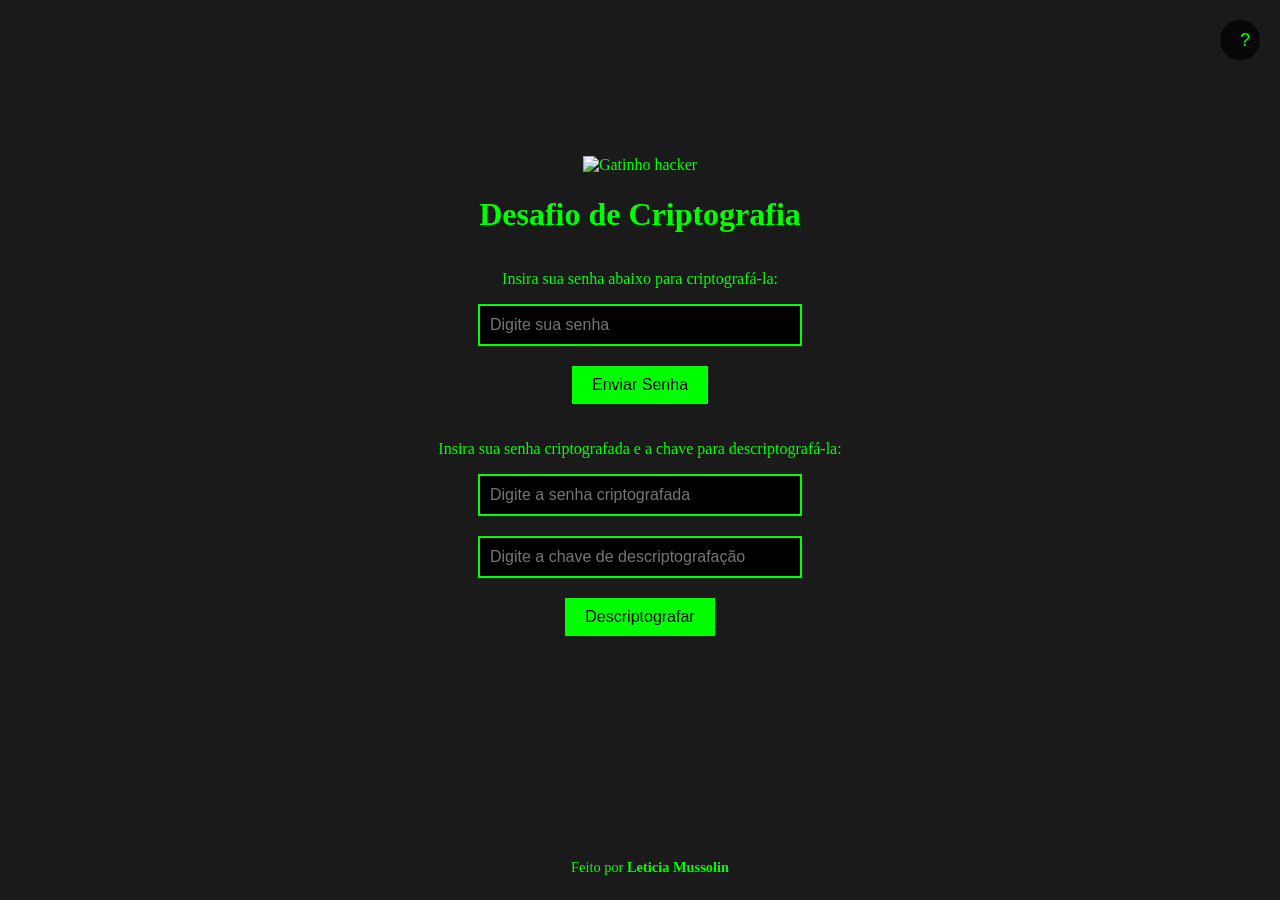
==== commit 398ab500: "first commit" ====
--- a/index.html
+++ b/index.html
@@ -1,131 +1,43 @@
-<!DOCTYPE HTML>
+<!DOCTYPE html>
+<html lang="pt-BR">
+<head>
+    <meta charset="UTF-8">
+    <meta name="viewport" content="width=device-width, initial-scale=1.0">
+    <title>Desafio de Criptografia</title>
+    <link rel="stylesheet" href="../styles.css">
+</head>
+<body>
+    <div class="container">
+        <div class="imagem-container">
+            <img src="https://i.imgflip.com/7fhly5.png" alt="Gatinho hacker" class="imagem-animada">
+        </div>
 
-<html>
-	<head>
-		<title>Jogos da Hora</title>
-		<meta charset="utf-8" />
-		<meta name="viewport" content="width=device-width, initial-scale=1, user-scalable=no" />
-		<link rel="stylesheet" href="assets/css/main.css" />
-		<noscript><link rel="stylesheet" href="assets/css/noscript.css" /></noscript>
-	</head>
-	<body class="is-preload">
+        <h1>Desafio de Criptografia</h1>
+        <p>Insira sua senha abaixo para criptografá-la:</p>
+        <input type="password" id="senha" placeholder="Digite sua senha" autocomplete="new-password">
+        <button onclick="criptografarSenha()">Enviar Senha</button>
+        <div id="resultado"></div>
 
-		<!-- Sidebar -->
-			<section id="sidebar">
-			
-				<div class="inner">
-					
-					<nav>
-						<ul>
-							
-							<li><a href="#intro">Home</a></li>
-							<li><a href="#one">Jogos</a></li>
-							<li><a href="#two">Outros Jogos</a></li>
-						</ul>
-					</nav>
-				</div>
-			</section>
+        <p>Insira sua senha criptografada e a chave para descriptografá-la:</p>
+        <input type="text" id="senhaCriptografada" placeholder="Digite a senha criptografada">
+        <input type="text" id="chaveDescriptografacao" placeholder="Digite a chave de descriptografação">
+        <button onclick="descriptografarSenha()">Descriptografar</button>
+        <div id="resultadoDescriptografado"></div>
+    </div>
 
-		<!-- Wrapper -->
-			<div id="wrapper">
+    <button id="revelarExplicacao" class="btn-explicacao">?</button>
 
-				<!-- Intro -->
-					<section id="intro" class="wrapper style1 fullscreen fade-up">
-						<div class="inner">
-							<h1>Jogos da Hora</h1>
-							<p>O site de jogos online em HTML perfeito para você! </p>
-							<ul class="actions">
-								
-									<a href="#" class="image"><img src="images/controle.png"height="100px" width="100px" data-position="top center" /></a>
-								
-								<li><a href="#one" class="button scrolly">Veja mais!</a></li>
-							</ul>
-						</div>
-					</section>
+    <div id="explicacao" class="explicacao">
+        <h3>Como Funciona a Criptografia?</h3>
+        <p>Essa criptografia é baseada em um mapeamento aleatório de caracteres. Cada caractere da senha é substituído por uma sequência aleatória de 10 caracteres. A cada nova senha, o mapeamento é alterado, o que torna a criptografia única para cada usuário e cada senha.</p>
+        <p>O processo de criptografia é feito através da criação de um mapeamento aleatório para cada caractere permitido e, em seguida, cada caractere da senha é substituído pela sua sequência correspondente.</p>
+    </div>
 
-				<!-- One -->
-					<section id="one" class="wrapper style2 spotlights">
-						<section>
-							<a href="#" class="image"><img src="images/pic01.png" alt="" data-position="center center" /></a>
-							<div class="content">
-								<div class="inner">
-									<h2>Snake</h2>
-									<p>O famoso jogo da cobrinha!</p>
-									<ul class="actions">
-										<li><a href="generic.html" class="button">Jogue Agora!</a></li>
-									</ul>
-								</div>
-							</div>
-						</section>
-						<section>
-							<a href="#" class="image"><img src="images/pic02.jpg" alt="" data-position="top center" /></a>
-							<div class="content">
-								<div class="inner">
-									<h2>Hash Game</h2>
-									<p>Jogo da Venha, para jogar com amigos!</p>
-									<ul class="actions">
-										<li><a href="elements.html" class="button">Jogue Agora!</a></li>
-									</ul>
-								</div>
-							</div>
-						</section>
-					</section>
+    <br><br> <br><br> <br><br>
+    <footer>
+        <p>Feito por <a href="https://www.linkedin.com/in/leticia-mussolin-689093185/?originalSubdomain=br" target="_blank">Leticia Mussolin</a></p>
+    </footer>
 
-				<!-- Two -->
-					<section id="two" class="wrapper style3 fade-up">
-						<div class="inner">
-							<h2>Outros Jogos</h2>
-							<p>Jogos antigos em HTML</p>
-							<div class="features">
-								<section>
-									<a href="#" class="image"><img src="images/mario.png" height="100px" width="100px" data-position="top center" /></a>
-									<h3>Mario</h3>
-									<p>Mario é retratado como um encanador italiano baixinho rechonchudo e bigodudo vindo do Brooklyn que reside no Reino dos Cogumelos.</p>
-								</section>
-								<section>
-									<a href="#" class="image"><img src="images/donkey.png" height="100px" width="100px" data-position="top center" /></a>
-									<h3>Donkey Kong</h3>
-									<p>Donkey Kong apareceu pela primeira vez como o antagonista titular do jogo de fliperama Donkey Kong de 1981.</p>
-								</section>
-								<section>
-									<a href="#" class="image"><img src="images/sonic.png" height="100px" width="100px" data-position="top center" /></a>
-									<h3>Sonic</h3>
-									<p>Sonic the Hedgehog é um ouriço azul nascido em Green Hill, na South Island. Lá ele vive e tem muitos amigos.</p>
-								</section>
-								<section>
-									<a href="#" class="image"><img src="images/pacman.png" height="100px" width="100px" data-position="top center" /></a>
-									<h3>Pacman</h3>
-									<p>Criado pelo japonês Toru Iwatani, designer da Namco, empresa japonesa de software na área de videogames, em 1980.</p>
-								</section>
-								
-							</div>
-							<ul class="actions">
-								<li><a href="generic.html" class="button">Ver Mais!</a></li>
-							</ul>
-						</div>
-					</section>
-
-
-				
-
-		<!-- Footer -->
-			<!-- Footer -->
-			<footer id="footer" class="wrapper alt">
-				<div class="inner">
-					<ul class="menu">
-						<li>&copy; Mussolin. Todos os direitos reservados.</li><li>Design: <a href="https://www.linkedin.com/in/leticia-mussolin-689093185/">Leticia Mussolin</a></li>
-					</ul>
-				</div>
-			</footer>
-
-		<!-- Scripts -->
-			<script src="assets/js/jquery.min.js"></script>
-			<script src="assets/js/jquery.scrollex.min.js"></script>
-			<script src="assets/js/jquery.scrolly.min.js"></script>
-			<script src="assets/js/browser.min.js"></script>
-			<script src="assets/js/breakpoints.min.js"></script>
-			<script src="assets/js/util.js"></script>
-			<script src="assets/js/main.js"></script>
-
-	</body>
-</html>+    <script src="script.js"></script>
+</body>
+</html>
--- a/styles.css
+++ b/styles.css
@@ -0,0 +1,121 @@
+body {
+    font-family: 'Press Start 2P', cursive;
+    background-color: #1a1a1a;
+    color: #00ff00;
+    text-align: center;
+    margin: 0;
+    padding: 0;
+    height: 100vh;
+    overflow: hidden;
+    display: flex;
+    flex-direction: column;
+    justify-content: center;
+}
+
+.container {
+    display: flex;
+    flex-direction: column;
+    justify-content: center;
+    align-items: center;
+    margin-top: 0;
+    padding: 20px;
+    flex-grow: 1;
+}
+
+input {
+    padding: 10px;
+    font-size: 16px;
+    width: 300px;
+    margin-bottom: 20px;
+    border: 2px solid #00ff00;
+    background-color: #000;
+    color: #00ff00;
+}
+
+button {
+    padding: 10px 20px;
+    font-size: 16px;
+    background-color: #00ff00;
+    color: #000;
+    border: none;
+    cursor: pointer;
+}
+
+button:hover {
+    background-color: #009900;
+}
+
+#resultado {
+    margin-top: 20px;
+    font-size: 18px;
+    word-wrap: break-word;
+}
+
+footer {
+    position: absolute;
+    bottom: 0;
+    width: 100%;
+    text-align: center;
+    font-size: 0.9rem;
+    color: #0f0;
+    padding: 10px;
+}
+
+footer a {
+    color: #0f0;
+    text-decoration: none;
+    font-weight: bold;
+}
+
+footer a:hover {
+    text-decoration: underline;
+}
+
+.btn-explicacao {
+    position: fixed;
+    top: 20px;
+    right: 20px;
+    width: 40px;
+    height: 40px;
+    background-color: rgba(0, 0, 0, 0.7);
+    color: #00ff00;
+    border: none;
+    font-size: 18px;
+    text-align: center;
+    border-radius: 50%;
+    cursor: pointer;
+    z-index: 10;
+}
+
+.explicacao {
+    display: none;
+    position: fixed;
+    top: 100px;
+    right: 20px;
+    width: 300px;
+    background-color: rgba(0, 0, 0, 0.8);
+    padding: 20px;
+    border-radius: 8px;
+    color: #fff;
+    z-index: 5;
+    font-size: 14px;
+}
+
+.explicacao.visible {
+    display: block;
+}
+
+.imagem-animada {
+    width: 200px;
+    height: auto;
+    animation: girar 2s ease-in-out forwards;
+}
+
+@keyframes girar {
+    0% {
+        transform: rotate(0deg);
+    }
+    100% {
+        transform: rotate(360deg);
+    }
+}
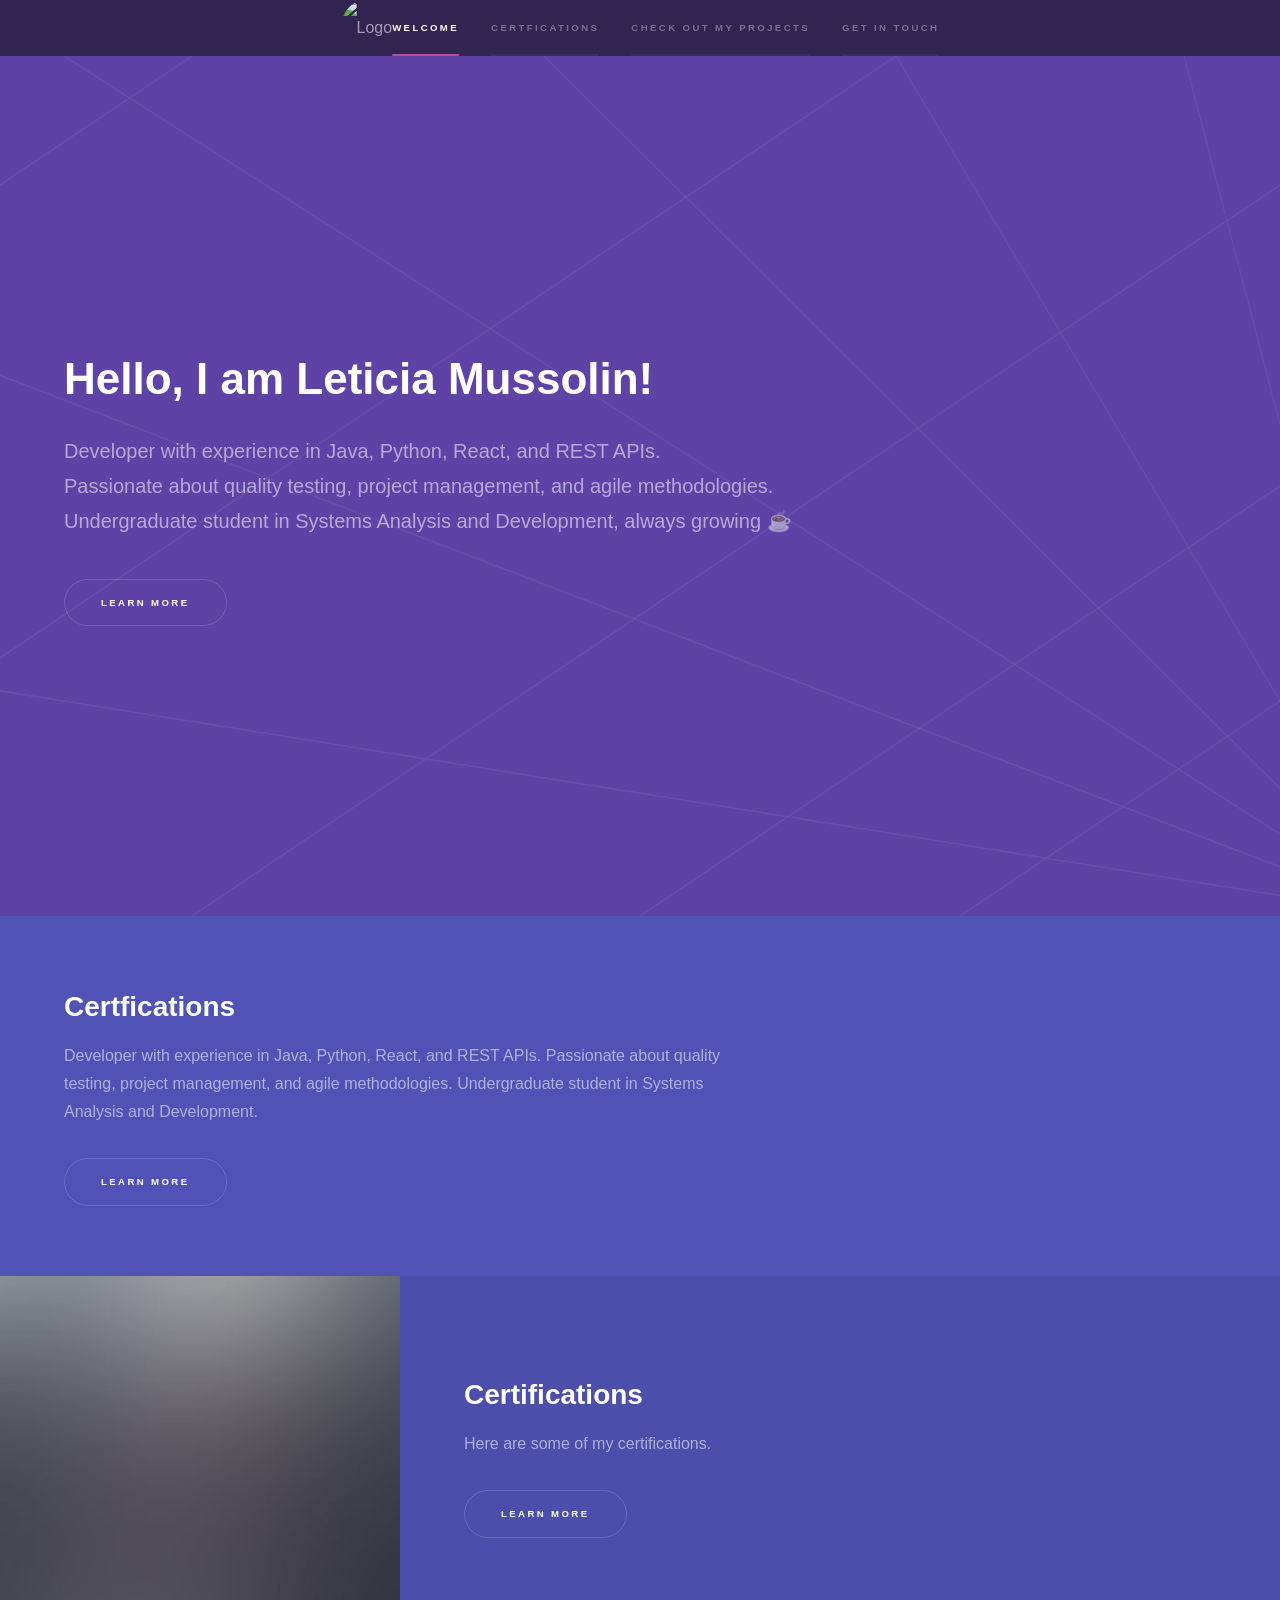
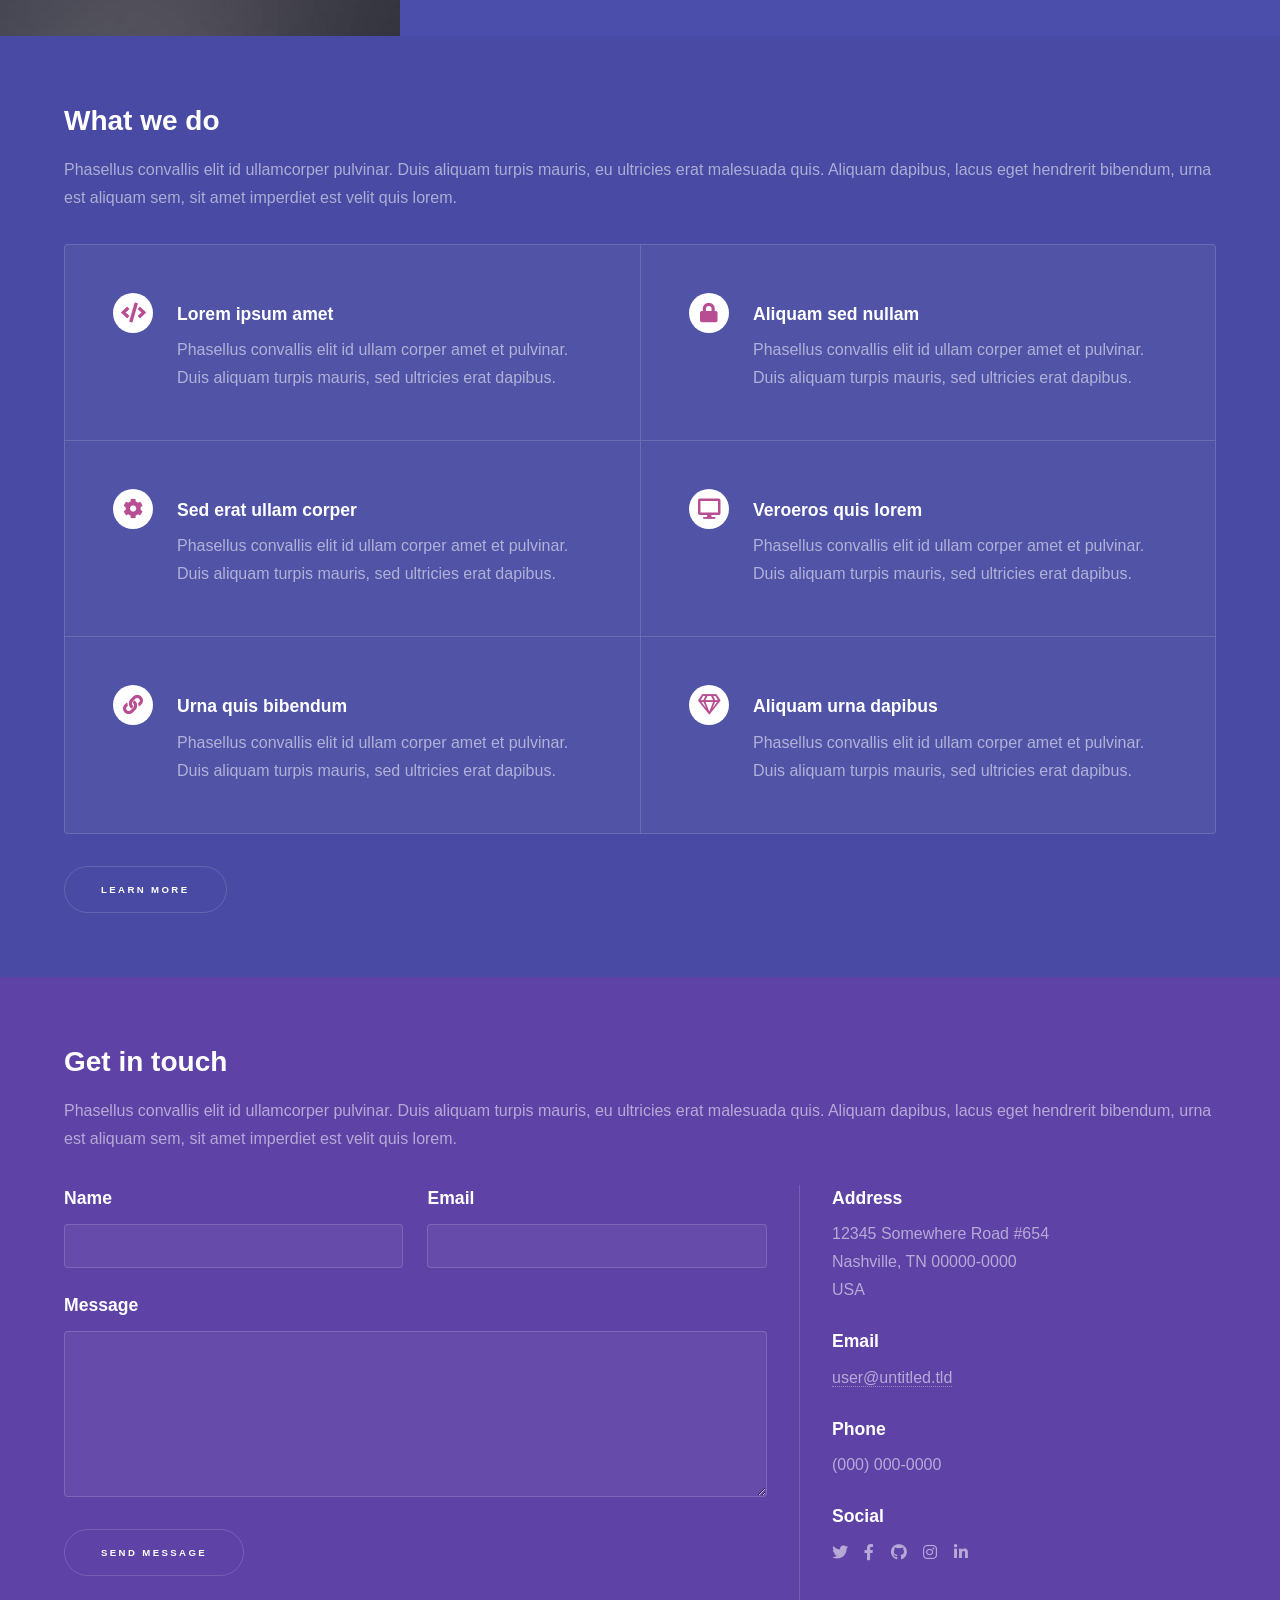
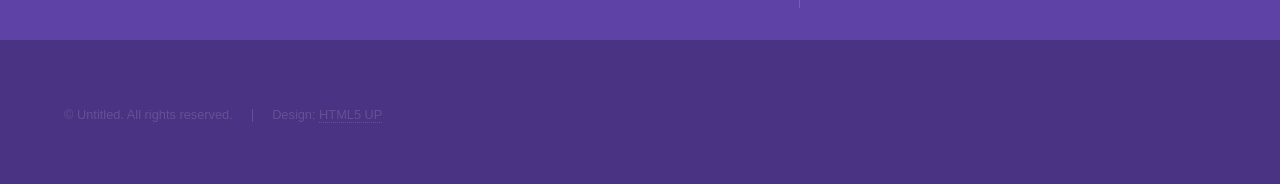
==== commit a6660d52: "first commit" ====
--- a/index.html
+++ b/index.html
@@ -1,43 +1,197 @@
-<!DOCTYPE html>
-<html lang="pt-BR">
-<head>
-    <meta charset="UTF-8">
-    <meta name="viewport" content="width=device-width, initial-scale=1.0">
-    <title>Desafio de Criptografia</title>
-    <link rel="stylesheet" href="../styles.css">
-</head>
-<body>
-    <div class="container">
-        <div class="imagem-container">
-            <img src="https://i.imgflip.com/7fhly5.png" alt="Gatinho hacker" class="imagem-animada">
-        </div>
+<!DOCTYPE HTML>
+<html>
+	<head>
+		<title>Portfólio | Leticia Mussolin</title>
+		<meta charset="utf-8" />
+		<meta name="viewport" content="width=device-width, initial-scale=1, user-scalable=no" />
+		<link rel="stylesheet" href="assets/css/main.css" />
+		<noscript><link rel="stylesheet" href="assets/css/noscript.css" /></noscript>
+	</head>
+	<body class="is-preload">
 
-        <h1>Desafio de Criptografia</h1>
-        <p>Insira sua senha abaixo para criptografá-la:</p>
-        <input type="password" id="senha" placeholder="Digite sua senha" autocomplete="new-password">
-        <button onclick="criptografarSenha()">Enviar Senha</button>
-        <div id="resultado"></div>
+		<!-- Sidebar -->
+			<section id="sidebar">
+				<div class="inner">
+					<div class="sidebar-logo" style="text-align: center; margin-bottom: 20px;">
+						<img src="caminho/da-sua-imagem.png" alt="Logo" style="max-width: 100px; border-radius: 50%;">
+					</div>
+					<nav>
+						<ul>
+							<li><a href="#intro">Welcome</a></li>
+							<li><a href="#one">Certfications</a></li>
+							<li><a href="#two">Check out my projects</a></li>
+							<li><a href="#three">Get in touch</a></li>
+						</ul>
+					</nav>
+				</div>
+			</section>
 
-        <p>Insira sua senha criptografada e a chave para descriptografá-la:</p>
-        <input type="text" id="senhaCriptografada" placeholder="Digite a senha criptografada">
-        <input type="text" id="chaveDescriptografacao" placeholder="Digite a chave de descriptografação">
-        <button onclick="descriptografarSenha()">Descriptografar</button>
-        <div id="resultadoDescriptografado"></div>
-    </div>
+		<!-- Wrapper -->
+			<div id="wrapper">
 
-    <button id="revelarExplicacao" class="btn-explicacao">?</button>
+				<!-- Intro -->
+					<section id="intro" class="wrapper style1 fullscreen fade-up">
+						<div class="inner">
+							<h1>Hello, I am Leticia Mussolin!</h1>
+							<p>
+								Developer with experience in Java, Python, React, and REST APIs.<br>
+								Passionate about quality testing, project management, and agile methodologies.<br>
+								Undergraduate student in Systems Analysis and Development, always growing ☕<br>
+							</p>
+							<ul class="actions">
+								<li><a href="#one" class="button scrolly">Learn more</a></li>
+							</ul>
+						</div>
+					</section>
 
-    <div id="explicacao" class="explicacao">
-        <h3>Como Funciona a Criptografia?</h3>
-        <p>Essa criptografia é baseada em um mapeamento aleatório de caracteres. Cada caractere da senha é substituído por uma sequência aleatória de 10 caracteres. A cada nova senha, o mapeamento é alterado, o que torna a criptografia única para cada usuário e cada senha.</p>
-        <p>O processo de criptografia é feito através da criação de um mapeamento aleatório para cada caractere permitido e, em seguida, cada caractere da senha é substituído pela sua sequência correspondente.</p>
-    </div>
+				<!-- One -->
+					<section id="one" class="wrapper style2 spotlights">
+						<section>
+							
+							<div class="content">
+								<div class="inner">
+									<h2>Certfications</h2>
+									<p>Developer with experience in Java, Python, React, and REST APIs. Passionate about quality testing, project management, and agile methodologies. Undergraduate student in Systems Analysis and Development.</p>
+									<ul class="actions">
+										<li><a href="generic.html" class="button">Learn more</a></li>
+									</ul>
+								</div>
+							</div>
+						</section>
+						<section>
+							<a href="#" class="image"><img src="images/pic02.jpg" alt="" data-position="top center" /></a>
+							<div class="content">
+								<div class="inner">
+									<h2>Certifications</h2>
+									<p>Here are some of my certifications.</p>
+									<ul class="actions">
+										<li><a href="generic.html" class="button">Learn more</a></li>
+									</ul>
+								</div>
+							</div>
+						</section>
+						
+				<!-- Two -->
+					<section id="two" class="wrapper style3 fade-up">
+						<div class="inner">
+							<h2>What we do</h2>
+							<p>Phasellus convallis elit id ullamcorper pulvinar. Duis aliquam turpis mauris, eu ultricies erat malesuada quis. Aliquam dapibus, lacus eget hendrerit bibendum, urna est aliquam sem, sit amet imperdiet est velit quis lorem.</p>
+							<div class="features">
+								<section>
+									<span class="icon solid major fa-code"></span>
+									<h3>Lorem ipsum amet</h3>
+									<p>Phasellus convallis elit id ullam corper amet et pulvinar. Duis aliquam turpis mauris, sed ultricies erat dapibus.</p>
+								</section>
+								<section>
+									<span class="icon solid major fa-lock"></span>
+									<h3>Aliquam sed nullam</h3>
+									<p>Phasellus convallis elit id ullam corper amet et pulvinar. Duis aliquam turpis mauris, sed ultricies erat dapibus.</p>
+								</section>
+								<section>
+									<span class="icon solid major fa-cog"></span>
+									<h3>Sed erat ullam corper</h3>
+									<p>Phasellus convallis elit id ullam corper amet et pulvinar. Duis aliquam turpis mauris, sed ultricies erat dapibus.</p>
+								</section>
+								<section>
+									<span class="icon solid major fa-desktop"></span>
+									<h3>Veroeros quis lorem</h3>
+									<p>Phasellus convallis elit id ullam corper amet et pulvinar. Duis aliquam turpis mauris, sed ultricies erat dapibus.</p>
+								</section>
+								<section>
+									<span class="icon solid major fa-link"></span>
+									<h3>Urna quis bibendum</h3>
+									<p>Phasellus convallis elit id ullam corper amet et pulvinar. Duis aliquam turpis mauris, sed ultricies erat dapibus.</p>
+								</section>
+								<section>
+									<span class="icon major fa-gem"></span>
+									<h3>Aliquam urna dapibus</h3>
+									<p>Phasellus convallis elit id ullam corper amet et pulvinar. Duis aliquam turpis mauris, sed ultricies erat dapibus.</p>
+								</section>
+							</div>
+							<ul class="actions">
+								<li><a href="generic.html" class="button">Learn more</a></li>
+							</ul>
+						</div>
+					</section>
 
-    <br><br> <br><br> <br><br>
-    <footer>
-        <p>Feito por <a href="https://www.linkedin.com/in/leticia-mussolin-689093185/?originalSubdomain=br" target="_blank">Leticia Mussolin</a></p>
-    </footer>
+				<!-- Three -->
+					<section id="three" class="wrapper style1 fade-up">
+						<div class="inner">
+							<h2>Get in touch</h2>
+							<p>Phasellus convallis elit id ullamcorper pulvinar. Duis aliquam turpis mauris, eu ultricies erat malesuada quis. Aliquam dapibus, lacus eget hendrerit bibendum, urna est aliquam sem, sit amet imperdiet est velit quis lorem.</p>
+							<div class="split style1">
+								<section>
+									<form method="post" action="#">
+										<div class="fields">
+											<div class="field half">
+												<label for="name">Name</label>
+												<input type="text" name="name" id="name" />
+											</div>
+											<div class="field half">
+												<label for="email">Email</label>
+												<input type="text" name="email" id="email" />
+											</div>
+											<div class="field">
+												<label for="message">Message</label>
+												<textarea name="message" id="message" rows="5"></textarea>
+											</div>
+										</div>
+										<ul class="actions">
+											<li><a href="" class="button submit">Send Message</a></li>
+										</ul>
+									</form>
+								</section>
+								<section>
+									<ul class="contact">
+										<li>
+											<h3>Address</h3>
+											<span>12345 Somewhere Road #654<br />
+											Nashville, TN 00000-0000<br />
+											USA</span>
+										</li>
+										<li>
+											<h3>Email</h3>
+											<a href="#">user@untitled.tld</a>
+										</li>
+										<li>
+											<h3>Phone</h3>
+											<span>(000) 000-0000</span>
+										</li>
+										<li>
+											<h3>Social</h3>
+											<ul class="icons">
+												<li><a href="#" class="icon brands fa-twitter"><span class="label">Twitter</span></a></li>
+												<li><a href="#" class="icon brands fa-facebook-f"><span class="label">Facebook</span></a></li>
+												<li><a href="#" class="icon brands fa-github"><span class="label">GitHub</span></a></li>
+												<li><a href="#" class="icon brands fa-instagram"><span class="label">Instagram</span></a></li>
+												<li><a href="#" class="icon brands fa-linkedin-in"><span class="label">LinkedIn</span></a></li>
+											</ul>
+										</li>
+									</ul>
+								</section>
+							</div>
+						</div>
+					</section>
 
-    <script src="script.js"></script>
-</body>
-</html>
+			</div>
+
+		<!-- Footer -->
+			<footer id="footer" class="wrapper style1-alt">
+				<div class="inner">
+					<ul class="menu">
+						<li>&copy; Untitled. All rights reserved.</li><li>Design: <a href="http://html5up.net">HTML5 UP</a></li>
+					</ul>
+				</div>
+			</footer>
+
+		<!-- Scripts -->
+			<script src="assets/js/jquery.min.js"></script>
+			<script src="assets/js/jquery.scrollex.min.js"></script>
+			<script src="assets/js/jquery.scrolly.min.js"></script>
+			<script src="assets/js/browser.min.js"></script>
+			<script src="assets/js/breakpoints.min.js"></script>
+			<script src="assets/js/util.js"></script>
+			<script src="assets/js/main.js"></script>
+
+	</body>
+</html>
--- a/assets/css/main.css
+++ b/assets/css/main.css
@@ -0,0 +1,3909 @@
+@import url(fontawesome-all.min.css);
+
+/*
+	Hyperspace by HTML5 UP
+	html5up.net | @ajlkn
+	Free for personal and commercial use under the CCA 3.0 license (html5up.net/license)
+*/
+
+html, body, div, span, applet, object,
+iframe, h1, h2, h3, h4, h5, h6, p, blockquote,
+pre, a, abbr, acronym, address, big, cite,
+code, del, dfn, em, img, ins, kbd, q, s, samp,
+small, strike, strong, sub, sup, tt, var, b,
+u, i, center, dl, dt, dd, ol, ul, li, fieldset,
+form, label, legend, table, caption, tbody,
+tfoot, thead, tr, th, td, article, aside,
+canvas, details, embed, figure, figcaption,
+footer, header, hgroup, menu, nav, output, ruby,
+section, summary, time, mark, audio, video {
+	margin: 0;
+	padding: 0;
+	border: 0;
+	font-size: 100%;
+	font: inherit;
+	vertical-align: baseline;}
+
+article, aside, details, figcaption, figure,
+footer, header, hgroup, menu, nav, section {
+	display: block;}
+
+body {
+	line-height: 1;
+}
+
+ol, ul {
+	list-style: none;
+}
+
+blockquote, q {
+	quotes: none;
+}
+
+	blockquote:before, blockquote:after, q:before, q:after {
+		content: '';
+		content: none;
+	}
+
+table {
+	border-collapse: collapse;
+	border-spacing: 0;
+}
+
+body {
+	-webkit-text-size-adjust: none;
+}
+
+mark {
+	background-color: transparent;
+	color: inherit;
+}
+
+input::-moz-focus-inner {
+	border: 0;
+	padding: 0;
+}
+
+input, select, textarea {
+	-moz-appearance: none;
+	-webkit-appearance: none;
+	-ms-appearance: none;
+	appearance: none;
+}
+
+/* Basic */
+
+	@-ms-viewport {
+		width: device-width;
+	}
+
+	body {
+		-ms-overflow-style: scrollbar;
+	}
+
+	@media screen and (max-width: 480px) {
+
+		html, body {
+			min-width: 320px;
+		}
+
+	}
+
+	html {
+		box-sizing: border-box;
+	}
+
+	*, *:before, *:after {
+		box-sizing: inherit;
+	}
+
+	body {
+		background: #312450;
+	}
+
+		body.is-preload *, body.is-preload *:before, body.is-preload *:after {
+			-moz-animation: none !important;
+			-webkit-animation: none !important;
+			-ms-animation: none !important;
+			animation: none !important;
+			-moz-transition: none !important;
+			-webkit-transition: none !important;
+			-ms-transition: none !important;
+			transition: none !important;
+		}
+
+/* Type */
+
+	body, input, select, textarea {
+		color: rgba(255, 255, 255, 0.55);
+		font-family: Arial, Helvetica, sans-serif;
+		font-size: 16.5pt;
+		font-weight: normal;
+		line-height: 1.75;
+	}
+
+		@media screen and (max-width: 1680px) {
+
+			body, input, select, textarea {
+				font-size: 13pt;
+			}
+
+		}
+
+		@media screen and (max-width: 1280px) {
+
+			body, input, select, textarea {
+				font-size: 12pt;
+			}
+
+		}
+
+		@media screen and (max-width: 360px) {
+
+			body, input, select, textarea {
+				font-size: 11pt;
+			}
+
+		}
+
+	a {
+		-moz-transition: color 0.2s ease, border-bottom-color 0.2s ease;
+		-webkit-transition: color 0.2s ease, border-bottom-color 0.2s ease;
+		-ms-transition: color 0.2s ease, border-bottom-color 0.2s ease;
+		transition: color 0.2s ease, border-bottom-color 0.2s ease;
+		border-bottom: dotted 1px rgba(255, 255, 255, 0.35);
+		color: inherit;
+		text-decoration: none;
+	}
+
+		a:hover {
+			border-bottom-color: transparent;
+			color: #ffffff;
+		}
+
+	strong, b {
+		color: #ffffff;
+		font-weight: bold;
+	}
+
+	em, i {
+		font-style: italic;
+	}
+
+	p {
+		margin: 0 0 2em 0;
+	}
+
+	h1, h2, h3, h4, h5, h6 {
+		color: #ffffff;
+		font-weight: bold;
+		line-height: 1.5;
+		margin: 0 0 0.5em 0;
+	}
+
+		h1 a, h2 a, h3 a, h4 a, h5 a, h6 a {
+			color: inherit;
+			text-decoration: none;
+		}
+
+	h1 {
+		font-size: 2.75em;
+	}
+
+		h1.major {
+			margin: 0 0 1.3em 0;
+			position: relative;
+			padding-bottom: 0.35em;
+		}
+
+			h1.major:after {
+				background-image: -moz-linear-gradient(to right, #5e42a6, #b74e91);
+				background-image: -webkit-linear-gradient(to right, #5e42a6, #b74e91);
+				background-image: -ms-linear-gradient(to right, #5e42a6, #b74e91);
+				background-image: linear-gradient(to right, #5e42a6, #b74e91);
+				-moz-transition: max-width 0.2s ease;
+				-webkit-transition: max-width 0.2s ease;
+				-ms-transition: max-width 0.2s ease;
+				transition: max-width 0.2s ease;
+				border-radius: 0.2em;
+				bottom: 0;
+				content: '';
+				height: 0.05em;
+				position: absolute;
+				right: 0;
+				width: 100%;
+			}
+
+	h2 {
+		font-size: 1.75em;
+	}
+
+	h3 {
+		font-size: 1.1em;
+	}
+
+	h4 {
+		font-size: 1em;
+	}
+
+	h5 {
+		font-size: 0.8em;
+	}
+
+	h6 {
+		font-size: 0.6em;
+	}
+
+	@media screen and (max-width: 736px) {
+
+		h1 {
+			font-size: 2em;
+		}
+
+		h2 {
+			font-size: 1.25em;
+		}
+
+		h3 {
+			font-size: 1em;
+		}
+
+		h4 {
+			font-size: 0.8em;
+		}
+
+		h5 {
+			font-size: 0.6em;
+		}
+
+		h6 {
+			font-size: 0.6em;
+		}
+
+	}
+
+	sub {
+		font-size: 0.8em;
+		position: relative;
+		top: 0.5em;
+	}
+
+	sup {
+		font-size: 0.8em;
+		position: relative;
+		top: -0.5em;
+	}
+
+	blockquote {
+		border-left: solid 4px rgba(255, 255, 255, 0.15);
+		font-style: italic;
+		margin: 0 0 2em 0;
+		padding: 0.5em 0 0.5em 2em;
+	}
+
+	code {
+		background: rgba(255, 255, 255, 0.05);
+		border-radius: 0.25em;
+		border: solid 1px rgba(255, 255, 255, 0.15);
+		font-family: "Courier New", monospace;
+		font-size: 0.9em;
+		margin: 0 0.25em;
+		padding: 0.25em 0.65em;
+	}
+
+	pre {
+		-webkit-overflow-scrolling: touch;
+		font-family: "Courier New", monospace;
+		font-size: 0.9em;
+		margin: 0 0 2em 0;
+	}
+
+		pre code {
+			display: block;
+			line-height: 1.75em;
+			padding: 1em 1.5em;
+			overflow-x: auto;
+		}
+
+	hr {
+		border: 0;
+		border-bottom: solid 1px rgba(255, 255, 255, 0.15);
+		margin: 2em 0;
+	}
+
+		hr.major {
+			margin: 3em 0;
+		}
+
+	.align-left {
+		text-align: left;
+	}
+
+	.align-center {
+		text-align: center;
+	}
+
+	.align-right {
+		text-align: right;
+	}
+
+/* Row */
+
+	.row {
+		display: flex;
+		flex-wrap: wrap;
+		box-sizing: border-box;
+		align-items: stretch;
+	}
+
+		.row > * {
+			box-sizing: border-box;
+		}
+
+		.row.gtr-uniform > * > :last-child {
+			margin-bottom: 0;
+		}
+
+		.row.aln-left {
+			justify-content: flex-start;
+		}
+
+		.row.aln-center {
+			justify-content: center;
+		}
+
+		.row.aln-right {
+			justify-content: flex-end;
+		}
+
+		.row.aln-top {
+			align-items: flex-start;
+		}
+
+		.row.aln-middle {
+			align-items: center;
+		}
+
+		.row.aln-bottom {
+			align-items: flex-end;
+		}
+
+		.row > .imp {
+			order: -1;
+		}
+
+		.row > .col-1 {
+			width: 8.33333%;
+		}
+
+		.row > .off-1 {
+			margin-left: 8.33333%;
+		}
+
+		.row > .col-2 {
+			width: 16.66667%;
+		}
+
+		.row > .off-2 {
+			margin-left: 16.66667%;
+		}
+
+		.row > .col-3 {
+			width: 25%;
+		}
+
+		.row > .off-3 {
+			margin-left: 25%;
+		}
+
+		.row > .col-4 {
+			width: 33.33333%;
+		}
+
+		.row > .off-4 {
+			margin-left: 33.33333%;
+		}
+
+		.row > .col-5 {
+			width: 41.66667%;
+		}
+
+		.row > .off-5 {
+			margin-left: 41.66667%;
+		}
+
+		.row > .col-6 {
+			width: 50%;
+		}
+
+		.row > .off-6 {
+			margin-left: 50%;
+		}
+
+		.row > .col-7 {
+			width: 58.33333%;
+		}
+
+		.row > .off-7 {
+			margin-left: 58.33333%;
+		}
+
+		.row > .col-8 {
+			width: 66.66667%;
+		}
+
+		.row > .off-8 {
+			margin-left: 66.66667%;
+		}
+
+		.row > .col-9 {
+			width: 75%;
+		}
+
+		.row > .off-9 {
+			margin-left: 75%;
+		}
+
+		.row > .col-10 {
+			width: 83.33333%;
+		}
+
+		.row > .off-10 {
+			margin-left: 83.33333%;
+		}
+
+		.row > .col-11 {
+			width: 91.66667%;
+		}
+
+		.row > .off-11 {
+			margin-left: 91.66667%;
+		}
+
+		.row > .col-12 {
+			width: 100%;
+		}
+
+		.row > .off-12 {
+			margin-left: 100%;
+		}
+
+		.row.gtr-0 {
+			margin-top: 0;
+			margin-left: 0em;
+		}
+
+			.row.gtr-0 > * {
+				padding: 0 0 0 0em;
+			}
+
+			.row.gtr-0.gtr-uniform {
+				margin-top: 0em;
+			}
+
+				.row.gtr-0.gtr-uniform > * {
+					padding-top: 0em;
+				}
+
+		.row.gtr-25 {
+			margin-top: 0;
+			margin-left: -0.375em;
+		}
+
+			.row.gtr-25 > * {
+				padding: 0 0 0 0.375em;
+			}
+
+			.row.gtr-25.gtr-uniform {
+				margin-top: -0.375em;
+			}
+
+				.row.gtr-25.gtr-uniform > * {
+					padding-top: 0.375em;
+				}
+
+		.row.gtr-50 {
+			margin-top: 0;
+			margin-left: -0.75em;
+		}
+
+			.row.gtr-50 > * {
+				padding: 0 0 0 0.75em;
+			}
+
+			.row.gtr-50.gtr-uniform {
+				margin-top: -0.75em;
+			}
+
+				.row.gtr-50.gtr-uniform > * {
+					padding-top: 0.75em;
+				}
+
+		.row {
+			margin-top: 0;
+			margin-left: -1.5em;
+		}
+
+			.row > * {
+				padding: 0 0 0 1.5em;
+			}
+
+			.row.gtr-uniform {
+				margin-top: -1.5em;
+			}
+
+				.row.gtr-uniform > * {
+					padding-top: 1.5em;
+				}
+
+		.row.gtr-150 {
+			margin-top: 0;
+			margin-left: -2.25em;
+		}
+
+			.row.gtr-150 > * {
+				padding: 0 0 0 2.25em;
+			}
+
+			.row.gtr-150.gtr-uniform {
+				margin-top: -2.25em;
+			}
+
+				.row.gtr-150.gtr-uniform > * {
+					padding-top: 2.25em;
+				}
+
+		.row.gtr-200 {
+			margin-top: 0;
+			margin-left: -3em;
+		}
+
+			.row.gtr-200 > * {
+				padding: 0 0 0 3em;
+			}
+
+			.row.gtr-200.gtr-uniform {
+				margin-top: -3em;
+			}
+
+				.row.gtr-200.gtr-uniform > * {
+					padding-top: 3em;
+				}
+
+		@media screen and (max-width: 1680px) {
+
+			.row {
+				display: flex;
+				flex-wrap: wrap;
+				box-sizing: border-box;
+				align-items: stretch;
+			}
+
+				.row > * {
+					box-sizing: border-box;
+				}
+
+				.row.gtr-uniform > * > :last-child {
+					margin-bottom: 0;
+				}
+
+				.row.aln-left {
+					justify-content: flex-start;
+				}
+
+				.row.aln-center {
+					justify-content: center;
+				}
+
+				.row.aln-right {
+					justify-content: flex-end;
+				}
+
+				.row.aln-top {
+					align-items: flex-start;
+				}
+
+				.row.aln-middle {
+					align-items: center;
+				}
+
+				.row.aln-bottom {
+					align-items: flex-end;
+				}
+
+				.row > .imp-xlarge {
+					order: -1;
+				}
+
+				.row > .col-1-xlarge {
+					width: 8.33333%;
+				}
+
+				.row > .off-1-xlarge {
+					margin-left: 8.33333%;
+				}
+
+				.row > .col-2-xlarge {
+					width: 16.66667%;
+				}
+
+				.row > .off-2-xlarge {
+					margin-left: 16.66667%;
+				}
+
+				.row > .col-3-xlarge {
+					width: 25%;
+				}
+
+				.row > .off-3-xlarge {
+					margin-left: 25%;
+				}
+
+				.row > .col-4-xlarge {
+					width: 33.33333%;
+				}
+
+				.row > .off-4-xlarge {
+					margin-left: 33.33333%;
+				}
+
+				.row > .col-5-xlarge {
+					width: 41.66667%;
+				}
+
+				.row > .off-5-xlarge {
+					margin-left: 41.66667%;
+				}
+
+				.row > .col-6-xlarge {
+					width: 50%;
+				}
+
+				.row > .off-6-xlarge {
+					margin-left: 50%;
+				}
+
+				.row > .col-7-xlarge {
+					width: 58.33333%;
+				}
+
+				.row > .off-7-xlarge {
+					margin-left: 58.33333%;
+				}
+
+				.row > .col-8-xlarge {
+					width: 66.66667%;
+				}
+
+				.row > .off-8-xlarge {
+					margin-left: 66.66667%;
+				}
+
+				.row > .col-9-xlarge {
+					width: 75%;
+				}
+
+				.row > .off-9-xlarge {
+					margin-left: 75%;
+				}
+
+				.row > .col-10-xlarge {
+					width: 83.33333%;
+				}
+
+				.row > .off-10-xlarge {
+					margin-left: 83.33333%;
+				}
+
+				.row > .col-11-xlarge {
+					width: 91.66667%;
+				}
+
+				.row > .off-11-xlarge {
+					margin-left: 91.66667%;
+				}
+
+				.row > .col-12-xlarge {
+					width: 100%;
+				}
+
+				.row > .off-12-xlarge {
+					margin-left: 100%;
+				}
+
+				.row.gtr-0 {
+					margin-top: 0;
+					margin-left: 0em;
+				}
+
+					.row.gtr-0 > * {
+						padding: 0 0 0 0em;
+					}
+
+					.row.gtr-0.gtr-uniform {
+						margin-top: 0em;
+					}
+
+						.row.gtr-0.gtr-uniform > * {
+							padding-top: 0em;
+						}
+
+				.row.gtr-25 {
+					margin-top: 0;
+					margin-left: -0.375em;
+				}
+
+					.row.gtr-25 > * {
+						padding: 0 0 0 0.375em;
+					}
+
+					.row.gtr-25.gtr-uniform {
+						margin-top: -0.375em;
+					}
+
+						.row.gtr-25.gtr-uniform > * {
+							padding-top: 0.375em;
+						}
+
+				.row.gtr-50 {
+					margin-top: 0;
+					margin-left: -0.75em;
+				}
+
+					.row.gtr-50 > * {
+						padding: 0 0 0 0.75em;
+					}
+
+					.row.gtr-50.gtr-uniform {
+						margin-top: -0.75em;
+					}
+
+						.row.gtr-50.gtr-uniform > * {
+							padding-top: 0.75em;
+						}
+
+				.row {
+					margin-top: 0;
+					margin-left: -1.5em;
+				}
+
+					.row > * {
+						padding: 0 0 0 1.5em;
+					}
+
+					.row.gtr-uniform {
+						margin-top: -1.5em;
+					}
+
+						.row.gtr-uniform > * {
+							padding-top: 1.5em;
+						}
+
+				.row.gtr-150 {
+					margin-top: 0;
+					margin-left: -2.25em;
+				}
+
+					.row.gtr-150 > * {
+						padding: 0 0 0 2.25em;
+					}
+
+					.row.gtr-150.gtr-uniform {
+						margin-top: -2.25em;
+					}
+
+						.row.gtr-150.gtr-uniform > * {
+							padding-top: 2.25em;
+						}
+
+				.row.gtr-200 {
+					margin-top: 0;
+					margin-left: -3em;
+				}
+
+					.row.gtr-200 > * {
+						padding: 0 0 0 3em;
+					}
+
+					.row.gtr-200.gtr-uniform {
+						margin-top: -3em;
+					}
+
+						.row.gtr-200.gtr-uniform > * {
+							padding-top: 3em;
+						}
+
+		}
+
+		@media screen and (max-width: 1280px) {
+
+			.row {
+				display: flex;
+				flex-wrap: wrap;
+				box-sizing: border-box;
+				align-items: stretch;
+			}
+
+				.row > * {
+					box-sizing: border-box;
+				}
+
+				.row.gtr-uniform > * > :last-child {
+					margin-bottom: 0;
+				}
+
+				.row.aln-left {
+					justify-content: flex-start;
+				}
+
+				.row.aln-center {
+					justify-content: center;
+				}
+
+				.row.aln-right {
+					justify-content: flex-end;
+				}
+
+				.row.aln-top {
+					align-items: flex-start;
+				}
+
+				.row.aln-middle {
+					align-items: center;
+				}
+
+				.row.aln-bottom {
+					align-items: flex-end;
+				}
+
+				.row > .imp-large {
+					order: -1;
+				}
+
+				.row > .col-1-large {
+					width: 8.33333%;
+				}
+
+				.row > .off-1-large {
+					margin-left: 8.33333%;
+				}
+
+				.row > .col-2-large {
+					width: 16.66667%;
+				}
+
+				.row > .off-2-large {
+					margin-left: 16.66667%;
+				}
+
+				.row > .col-3-large {
+					width: 25%;
+				}
+
+				.row > .off-3-large {
+					margin-left: 25%;
+				}
+
+				.row > .col-4-large {
+					width: 33.33333%;
+				}
+
+				.row > .off-4-large {
+					margin-left: 33.33333%;
+				}
+
+				.row > .col-5-large {
+					width: 41.66667%;
+				}
+
+				.row > .off-5-large {
+					margin-left: 41.66667%;
+				}
+
+				.row > .col-6-large {
+					width: 50%;
+				}
+
+				.row > .off-6-large {
+					margin-left: 50%;
+				}
+
+				.row > .col-7-large {
+					width: 58.33333%;
+				}
+
+				.row > .off-7-large {
+					margin-left: 58.33333%;
+				}
+
+				.row > .col-8-large {
+					width: 66.66667%;
+				}
+
+				.row > .off-8-large {
+					margin-left: 66.66667%;
+				}
+
+				.row > .col-9-large {
+					width: 75%;
+				}
+
+				.row > .off-9-large {
+					margin-left: 75%;
+				}
+
+				.row > .col-10-large {
+					width: 83.33333%;
+				}
+
+				.row > .off-10-large {
+					margin-left: 83.33333%;
+				}
+
+				.row > .col-11-large {
+					width: 91.66667%;
+				}
+
+				.row > .off-11-large {
+					margin-left: 91.66667%;
+				}
+
+				.row > .col-12-large {
+					width: 100%;
+				}
+
+				.row > .off-12-large {
+					margin-left: 100%;
+				}
+
+				.row.gtr-0 {
+					margin-top: 0;
+					margin-left: 0em;
+				}
+
+					.row.gtr-0 > * {
+						padding: 0 0 0 0em;
+					}
+
+					.row.gtr-0.gtr-uniform {
+						margin-top: 0em;
+					}
+
+						.row.gtr-0.gtr-uniform > * {
+							padding-top: 0em;
+						}
+
+				.row.gtr-25 {
+					margin-top: 0;
+					margin-left: -0.375em;
+				}
+
+					.row.gtr-25 > * {
+						padding: 0 0 0 0.375em;
+					}
+
+					.row.gtr-25.gtr-uniform {
+						margin-top: -0.375em;
+					}
+
+						.row.gtr-25.gtr-uniform > * {
+							padding-top: 0.375em;
+						}
+
+				.row.gtr-50 {
+					margin-top: 0;
+					margin-left: -0.75em;
+				}
+
+					.row.gtr-50 > * {
+						padding: 0 0 0 0.75em;
+					}
+
+					.row.gtr-50.gtr-uniform {
+						margin-top: -0.75em;
+					}
+
+						.row.gtr-50.gtr-uniform > * {
+							padding-top: 0.75em;
+						}
+
+				.row {
+					margin-top: 0;
+					margin-left: -1.5em;
+				}
+
+					.row > * {
+						padding: 0 0 0 1.5em;
+					}
+
+					.row.gtr-uniform {
+						margin-top: -1.5em;
+					}
+
+						.row.gtr-uniform > * {
+							padding-top: 1.5em;
+						}
+
+				.row.gtr-150 {
+					margin-top: 0;
+					margin-left: -2.25em;
+				}
+
+					.row.gtr-150 > * {
+						padding: 0 0 0 2.25em;
+					}
+
+					.row.gtr-150.gtr-uniform {
+						margin-top: -2.25em;
+					}
+
+						.row.gtr-150.gtr-uniform > * {
+							padding-top: 2.25em;
+						}
+
+				.row.gtr-200 {
+					margin-top: 0;
+					margin-left: -3em;
+				}
+
+					.row.gtr-200 > * {
+						padding: 0 0 0 3em;
+					}
+
+					.row.gtr-200.gtr-uniform {
+						margin-top: -3em;
+					}
+
+						.row.gtr-200.gtr-uniform > * {
+							padding-top: 3em;
+						}
+
+		}
+
+		@media screen and (max-width: 980px) {
+
+			.row {
+				display: flex;
+				flex-wrap: wrap;
+				box-sizing: border-box;
+				align-items: stretch;
+			}
+
+				.row > * {
+					box-sizing: border-box;
+				}
+
+				.row.gtr-uniform > * > :last-child {
+					margin-bottom: 0;
+				}
+
+				.row.aln-left {
+					justify-content: flex-start;
+				}
+
+				.row.aln-center {
+					justify-content: center;
+				}
+
+				.row.aln-right {
+					justify-content: flex-end;
+				}
+
+				.row.aln-top {
+					align-items: flex-start;
+				}
+
+				.row.aln-middle {
+					align-items: center;
+				}
+
+				.row.aln-bottom {
+					align-items: flex-end;
+				}
+
+				.row > .imp-medium {
+					order: -1;
+				}
+
+				.row > .col-1-medium {
+					width: 8.33333%;
+				}
+
+				.row > .off-1-medium {
+					margin-left: 8.33333%;
+				}
+
+				.row > .col-2-medium {
+					width: 16.66667%;
+				}
+
+				.row > .off-2-medium {
+					margin-left: 16.66667%;
+				}
+
+				.row > .col-3-medium {
+					width: 25%;
+				}
+
+				.row > .off-3-medium {
+					margin-left: 25%;
+				}
+
+				.row > .col-4-medium {
+					width: 33.33333%;
+				}
+
+				.row > .off-4-medium {
+					margin-left: 33.33333%;
+				}
+
+				.row > .col-5-medium {
+					width: 41.66667%;
+				}
+
+				.row > .off-5-medium {
+					margin-left: 41.66667%;
+				}
+
+				.row > .col-6-medium {
+					width: 50%;
+				}
+
+				.row > .off-6-medium {
+					margin-left: 50%;
+				}
+
+				.row > .col-7-medium {
+					width: 58.33333%;
+				}
+
+				.row > .off-7-medium {
+					margin-left: 58.33333%;
+				}
+
+				.row > .col-8-medium {
+					width: 66.66667%;
+				}
+
+				.row > .off-8-medium {
+					margin-left: 66.66667%;
+				}
+
+				.row > .col-9-medium {
+					width: 75%;
+				}
+
+				.row > .off-9-medium {
+					margin-left: 75%;
+				}
+
+				.row > .col-10-medium {
+					width: 83.33333%;
+				}
+
+				.row > .off-10-medium {
+					margin-left: 83.33333%;
+				}
+
+				.row > .col-11-medium {
+					width: 91.66667%;
+				}
+
+				.row > .off-11-medium {
+					margin-left: 91.66667%;
+				}
+
+				.row > .col-12-medium {
+					width: 100%;
+				}
+
+				.row > .off-12-medium {
+					margin-left: 100%;
+				}
+
+				.row.gtr-0 {
+					margin-top: 0;
+					margin-left: 0em;
+				}
+
+					.row.gtr-0 > * {
+						padding: 0 0 0 0em;
+					}
+
+					.row.gtr-0.gtr-uniform {
+						margin-top: 0em;
+					}
+
+						.row.gtr-0.gtr-uniform > * {
+							padding-top: 0em;
+						}
+
+				.row.gtr-25 {
+					margin-top: 0;
+					margin-left: -0.375em;
+				}
+
+					.row.gtr-25 > * {
+						padding: 0 0 0 0.375em;
+					}
+
+					.row.gtr-25.gtr-uniform {
+						margin-top: -0.375em;
+					}
+
+						.row.gtr-25.gtr-uniform > * {
+							padding-top: 0.375em;
+						}
+
+				.row.gtr-50 {
+					margin-top: 0;
+					margin-left: -0.75em;
+				}
+
+					.row.gtr-50 > * {
+						padding: 0 0 0 0.75em;
+					}
+
+					.row.gtr-50.gtr-uniform {
+						margin-top: -0.75em;
+					}
+
+						.row.gtr-50.gtr-uniform > * {
+							padding-top: 0.75em;
+						}
+
+				.row {
+					margin-top: 0;
+					margin-left: -1.5em;
+				}
+
+					.row > * {
+						padding: 0 0 0 1.5em;
+					}
+
+					.row.gtr-uniform {
+						margin-top: -1.5em;
+					}
+
+						.row.gtr-uniform > * {
+							padding-top: 1.5em;
+						}
+
+				.row.gtr-150 {
+					margin-top: 0;
+					margin-left: -2.25em;
+				}
+
+					.row.gtr-150 > * {
+						padding: 0 0 0 2.25em;
+					}
+
+					.row.gtr-150.gtr-uniform {
+						margin-top: -2.25em;
+					}
+
+						.row.gtr-150.gtr-uniform > * {
+							padding-top: 2.25em;
+						}
+
+				.row.gtr-200 {
+					margin-top: 0;
+					margin-left: -3em;
+				}
+
+					.row.gtr-200 > * {
+						padding: 0 0 0 3em;
+					}
+
+					.row.gtr-200.gtr-uniform {
+						margin-top: -3em;
+					}
+
+						.row.gtr-200.gtr-uniform > * {
+							padding-top: 3em;
+						}
+
+		}
+
+		@media screen and (max-width: 736px) {
+
+			.row {
+				display: flex;
+				flex-wrap: wrap;
+				box-sizing: border-box;
+				align-items: stretch;
+			}
+
+				.row > * {
+					box-sizing: border-box;
+				}
+
+				.row.gtr-uniform > * > :last-child {
+					margin-bottom: 0;
+				}
+
+				.row.aln-left {
+					justify-content: flex-start;
+				}
+
+				.row.aln-center {
+					justify-content: center;
+				}
+
+				.row.aln-right {
+					justify-content: flex-end;
+				}
+
+				.row.aln-top {
+					align-items: flex-start;
+				}
+
+				.row.aln-middle {
+					align-items: center;
+				}
+
+				.row.aln-bottom {
+					align-items: flex-end;
+				}
+
+				.row > .imp-small {
+					order: -1;
+				}
+
+				.row > .col-1-small {
+					width: 8.33333%;
+				}
+
+				.row > .off-1-small {
+					margin-left: 8.33333%;
+				}
+
+				.row > .col-2-small {
+					width: 16.66667%;
+				}
+
+				.row > .off-2-small {
+					margin-left: 16.66667%;
+				}
+
+				.row > .col-3-small {
+					width: 25%;
+				}
+
+				.row > .off-3-small {
+					margin-left: 25%;
+				}
+
+				.row > .col-4-small {
+					width: 33.33333%;
+				}
+
+				.row > .off-4-small {
+					margin-left: 33.33333%;
+				}
+
+				.row > .col-5-small {
+					width: 41.66667%;
+				}
+
+				.row > .off-5-small {
+					margin-left: 41.66667%;
+				}
+
+				.row > .col-6-small {
+					width: 50%;
+				}
+
+				.row > .off-6-small {
+					margin-left: 50%;
+				}
+
+				.row > .col-7-small {
+					width: 58.33333%;
+				}
+
+				.row > .off-7-small {
+					margin-left: 58.33333%;
+				}
+
+				.row > .col-8-small {
+					width: 66.66667%;
+				}
+
+				.row > .off-8-small {
+					margin-left: 66.66667%;
+				}
+
+				.row > .col-9-small {
+					width: 75%;
+				}
+
+				.row > .off-9-small {
+					margin-left: 75%;
+				}
+
+				.row > .col-10-small {
+					width: 83.33333%;
+				}
+
+				.row > .off-10-small {
+					margin-left: 83.33333%;
+				}
+
+				.row > .col-11-small {
+					width: 91.66667%;
+				}
+
+				.row > .off-11-small {
+					margin-left: 91.66667%;
+				}
+
+				.row > .col-12-small {
+					width: 100%;
+				}
+
+				.row > .off-12-small {
+					margin-left: 100%;
+				}
+
+				.row.gtr-0 {
+					margin-top: 0;
+					margin-left: 0em;
+				}
+
+					.row.gtr-0 > * {
+						padding: 0 0 0 0em;
+					}
+
+					.row.gtr-0.gtr-uniform {
+						margin-top: 0em;
+					}
+
+						.row.gtr-0.gtr-uniform > * {
+							padding-top: 0em;
+						}
+
+				.row.gtr-25 {
+					margin-top: 0;
+					margin-left: -0.375em;
+				}
+
+					.row.gtr-25 > * {
+						padding: 0 0 0 0.375em;
+					}
+
+					.row.gtr-25.gtr-uniform {
+						margin-top: -0.375em;
+					}
+
+						.row.gtr-25.gtr-uniform > * {
+							padding-top: 0.375em;
+						}
+
+				.row.gtr-50 {
+					margin-top: 0;
+					margin-left: -0.75em;
+				}
+
+					.row.gtr-50 > * {
+						padding: 0 0 0 0.75em;
+					}
+
+					.row.gtr-50.gtr-uniform {
+						margin-top: -0.75em;
+					}
+
+						.row.gtr-50.gtr-uniform > * {
+							padding-top: 0.75em;
+						}
+
+				.row {
+					margin-top: 0;
+					margin-left: -1.5em;
+				}
+
+					.row > * {
+						padding: 0 0 0 1.5em;
+					}
+
+					.row.gtr-uniform {
+						margin-top: -1.5em;
+					}
+
+						.row.gtr-uniform > * {
+							padding-top: 1.5em;
+						}
+
+				.row.gtr-150 {
+					margin-top: 0;
+					margin-left: -2.25em;
+				}
+
+					.row.gtr-150 > * {
+						padding: 0 0 0 2.25em;
+					}
+
+					.row.gtr-150.gtr-uniform {
+						margin-top: -2.25em;
+					}
+
+						.row.gtr-150.gtr-uniform > * {
+							padding-top: 2.25em;
+						}
+
+				.row.gtr-200 {
+					margin-top: 0;
+					margin-left: -3em;
+				}
+
+					.row.gtr-200 > * {
+						padding: 0 0 0 3em;
+					}
+
+					.row.gtr-200.gtr-uniform {
+						margin-top: -3em;
+					}
+
+						.row.gtr-200.gtr-uniform > * {
+							padding-top: 3em;
+						}
+
+		}
+
+		@media screen and (max-width: 480px) {
+
+			.row {
+				display: flex;
+				flex-wrap: wrap;
+				box-sizing: border-box;
+				align-items: stretch;
+			}
+
+				.row > * {
+					box-sizing: border-box;
+				}
+
+				.row.gtr-uniform > * > :last-child {
+					margin-bottom: 0;
+				}
+
+				.row.aln-left {
+					justify-content: flex-start;
+				}
+
+				.row.aln-center {
+					justify-content: center;
+				}
+
+				.row.aln-right {
+					justify-content: flex-end;
+				}
+
+				.row.aln-top {
+					align-items: flex-start;
+				}
+
+				.row.aln-middle {
+					align-items: center;
+				}
+
+				.row.aln-bottom {
+					align-items: flex-end;
+				}
+
+				.row > .imp-xsmall {
+					order: -1;
+				}
+
+				.row > .col-1-xsmall {
+					width: 8.33333%;
+				}
+
+				.row > .off-1-xsmall {
+					margin-left: 8.33333%;
+				}
+
+				.row > .col-2-xsmall {
+					width: 16.66667%;
+				}
+
+				.row > .off-2-xsmall {
+					margin-left: 16.66667%;
+				}
+
+				.row > .col-3-xsmall {
+					width: 25%;
+				}
+
+				.row > .off-3-xsmall {
+					margin-left: 25%;
+				}
+
+				.row > .col-4-xsmall {
+					width: 33.33333%;
+				}
+
+				.row > .off-4-xsmall {
+					margin-left: 33.33333%;
+				}
+
+				.row > .col-5-xsmall {
+					width: 41.66667%;
+				}
+
+				.row > .off-5-xsmall {
+					margin-left: 41.66667%;
+				}
+
+				.row > .col-6-xsmall {
+					width: 50%;
+				}
+
+				.row > .off-6-xsmall {
+					margin-left: 50%;
+				}
+
+				.row > .col-7-xsmall {
+					width: 58.33333%;
+				}
+
+				.row > .off-7-xsmall {
+					margin-left: 58.33333%;
+				}
+
+				.row > .col-8-xsmall {
+					width: 66.66667%;
+				}
+
+				.row > .off-8-xsmall {
+					margin-left: 66.66667%;
+				}
+
+				.row > .col-9-xsmall {
+					width: 75%;
+				}
+
+				.row > .off-9-xsmall {
+					margin-left: 75%;
+				}
+
+				.row > .col-10-xsmall {
+					width: 83.33333%;
+				}
+
+				.row > .off-10-xsmall {
+					margin-left: 83.33333%;
+				}
+
+				.row > .col-11-xsmall {
+					width: 91.66667%;
+				}
+
+				.row > .off-11-xsmall {
+					margin-left: 91.66667%;
+				}
+
+				.row > .col-12-xsmall {
+					width: 100%;
+				}
+
+				.row > .off-12-xsmall {
+					margin-left: 100%;
+				}
+
+				.row.gtr-0 {
+					margin-top: 0;
+					margin-left: 0em;
+				}
+
+					.row.gtr-0 > * {
+						padding: 0 0 0 0em;
+					}
+
+					.row.gtr-0.gtr-uniform {
+						margin-top: 0em;
+					}
+
+						.row.gtr-0.gtr-uniform > * {
+							padding-top: 0em;
+						}
+
+				.row.gtr-25 {
+					margin-top: 0;
+					margin-left: -0.375em;
+				}
+
+					.row.gtr-25 > * {
+						padding: 0 0 0 0.375em;
+					}
+
+					.row.gtr-25.gtr-uniform {
+						margin-top: -0.375em;
+					}
+
+						.row.gtr-25.gtr-uniform > * {
+							padding-top: 0.375em;
+						}
+
+				.row.gtr-50 {
+					margin-top: 0;
+					margin-left: -0.75em;
+				}
+
+					.row.gtr-50 > * {
+						padding: 0 0 0 0.75em;
+					}
+
+					.row.gtr-50.gtr-uniform {
+						margin-top: -0.75em;
+					}
+
+						.row.gtr-50.gtr-uniform > * {
+							padding-top: 0.75em;
+						}
+
+				.row {
+					margin-top: 0;
+					margin-left: -1.5em;
+				}
+
+					.row > * {
+						padding: 0 0 0 1.5em;
+					}
+
+					.row.gtr-uniform {
+						margin-top: -1.5em;
+					}
+
+						.row.gtr-uniform > * {
+							padding-top: 1.5em;
+						}
+
+				.row.gtr-150 {
+					margin-top: 0;
+					margin-left: -2.25em;
+				}
+
+					.row.gtr-150 > * {
+						padding: 0 0 0 2.25em;
+					}
+
+					.row.gtr-150.gtr-uniform {
+						margin-top: -2.25em;
+					}
+
+						.row.gtr-150.gtr-uniform > * {
+							padding-top: 2.25em;
+						}
+
+				.row.gtr-200 {
+					margin-top: 0;
+					margin-left: -3em;
+				}
+
+					.row.gtr-200 > * {
+						padding: 0 0 0 3em;
+					}
+
+					.row.gtr-200.gtr-uniform {
+						margin-top: -3em;
+					}
+
+						.row.gtr-200.gtr-uniform > * {
+							padding-top: 3em;
+						}
+
+		}
+
+/* Box */
+
+	.box {
+		border-radius: 0.25em;
+		border: solid 1px rgba(255, 255, 255, 0.15);
+		margin-bottom: 2em;
+		padding: 1.5em;
+	}
+
+		.box > :last-child,
+		.box > :last-child > :last-child,
+		.box > :last-child > :last-child > :last-child {
+			margin-bottom: 0;
+		}
+
+		.box.alt {
+			border: 0;
+			border-radius: 0;
+			padding: 0;
+		}
+
+/* Button */
+
+	input[type="submit"],
+	input[type="reset"],
+	input[type="button"],
+	button,
+	.button {
+		-moz-appearance: none;
+		-webkit-appearance: none;
+		-ms-appearance: none;
+		appearance: none;
+		-moz-transition: border-color 0.2s ease;
+		-webkit-transition: border-color 0.2s ease;
+		-ms-transition: border-color 0.2s ease;
+		transition: border-color 0.2s ease;
+		background-color: transparent;
+		border: solid 1px !important;
+		border-color: rgba(255, 255, 255, 0.15) !important;
+		border-radius: 3em;
+		color: #ffffff !important;
+		cursor: pointer;
+		display: inline-block;
+		font-size: 0.6em;
+		font-weight: bold;
+		height: calc(4.75em + 2px);
+		letter-spacing: 0.25em;
+		line-height: 4.75em;
+		outline: 0;
+		padding: 0 3.75em;
+		position: relative;
+		text-align: center;
+		text-decoration: none;
+		text-transform: uppercase;
+		white-space: nowrap;
+	}
+
+		input[type="submit"]:after,
+		input[type="reset"]:after,
+		input[type="button"]:after,
+		button:after,
+		.button:after {
+			-moz-transform: scale(0.25);
+			-webkit-transform: scale(0.25);
+			-ms-transform: scale(0.25);
+			transform: scale(0.25);
+			pointer-events: none;
+			-moz-transition: opacity 0.2s ease, -moz-transform 0.2s ease;
+			-webkit-transition: opacity 0.2s ease, -webkit-transform 0.2s ease;
+			-ms-transition: opacity 0.2s ease, -ms-transform 0.2s ease;
+			transition: opacity 0.2s ease, transform 0.2s ease;
+			background: #ffffff;
+			border-radius: 3em;
+			content: '';
+			height: 100%;
+			left: 0;
+			opacity: 0;
+			position: absolute;
+			top: 0;
+			width: 100%;
+		}
+
+		input[type="submit"].icon:before,
+		input[type="reset"].icon:before,
+		input[type="button"].icon:before,
+		button.icon:before,
+		.button.icon:before {
+			margin-right: 0.75em;
+		}
+
+		input[type="submit"].fit,
+		input[type="reset"].fit,
+		input[type="button"].fit,
+		button.fit,
+		.button.fit {
+			width: 100%;
+		}
+
+		input[type="submit"].small,
+		input[type="reset"].small,
+		input[type="button"].small,
+		button.small,
+		.button.small {
+			font-size: 0.4em;
+		}
+
+		input[type="submit"].large,
+		input[type="reset"].large,
+		input[type="button"].large,
+		button.large,
+		.button.large {
+			font-size: 0.8em;
+		}
+
+		input[type="submit"].primary,
+		input[type="reset"].primary,
+		input[type="button"].primary,
+		button.primary,
+		.button.primary {
+			background-color: #ffffff;
+			color: #312450 !important;
+		}
+
+			input[type="submit"].primary:after,
+			input[type="reset"].primary:after,
+			input[type="button"].primary:after,
+			button.primary:after,
+			.button.primary:after {
+				display: none;
+			}
+
+		input[type="submit"].disabled, input[type="submit"]:disabled,
+		input[type="reset"].disabled,
+		input[type="reset"]:disabled,
+		input[type="button"].disabled,
+		input[type="button"]:disabled,
+		button.disabled,
+		button:disabled,
+		.button.disabled,
+		.button:disabled {
+			cursor: default;
+			opacity: 0.5;
+			pointer-events: none;
+		}
+
+		input[type="submit"]:hover,
+		input[type="reset"]:hover,
+		input[type="button"]:hover,
+		button:hover,
+		.button:hover {
+			border-color: rgba(255, 255, 255, 0.55) !important;
+		}
+
+			input[type="submit"]:hover:after,
+			input[type="reset"]:hover:after,
+			input[type="button"]:hover:after,
+			button:hover:after,
+			.button:hover:after {
+				opacity: 0.05;
+				-moz-transform: scale(1);
+				-webkit-transform: scale(1);
+				-ms-transform: scale(1);
+				transform: scale(1);
+			}
+
+			input[type="submit"]:hover:active,
+			input[type="reset"]:hover:active,
+			input[type="button"]:hover:active,
+			button:hover:active,
+			.button:hover:active {
+				border-color: #ffffff !important;
+			}
+
+				input[type="submit"]:hover:active:after,
+				input[type="reset"]:hover:active:after,
+				input[type="button"]:hover:active:after,
+				button:hover:active:after,
+				.button:hover:active:after {
+					opacity: 0.1;
+				}
+
+/* Features */
+
+	.features {
+		display: -moz-flex;
+		display: -webkit-flex;
+		display: -ms-flex;
+		display: flex;
+		-moz-flex-wrap: wrap;
+		-webkit-flex-wrap: wrap;
+		-ms-flex-wrap: wrap;
+		flex-wrap: wrap;
+		border-radius: 0.25em;
+		border: solid 1px rgba(255, 255, 255, 0.15);
+		background: rgba(255, 255, 255, 0.05);
+		margin: 0 0 2em 0;
+	}
+
+		.features section {
+			padding: 3.5em 3em 1em 7em ;
+			width: 50%;
+			border-top: solid 1px rgba(255, 255, 255, 0.15);
+			position: relative;
+		}
+
+			.features section:nth-child(-n + 2) {
+				border-top-width: 0;
+			}
+
+			.features section:nth-child(2n) {
+				border-left: solid 1px rgba(255, 255, 255, 0.15);
+			}
+
+			.features section .icon {
+				-moz-transition: opacity 0.5s ease, -moz-transform 0.5s ease;
+				-webkit-transition: opacity 0.5s ease, -webkit-transform 0.5s ease;
+				-ms-transition: opacity 0.5s ease, -ms-transform 0.5s ease;
+				transition: opacity 0.5s ease, transform 0.5s ease;
+				-moz-transition-delay: 1s;
+				-webkit-transition-delay: 1s;
+				-ms-transition-delay: 1s;
+				transition-delay: 1s;
+				-moz-transform: scale(1);
+				-webkit-transform: scale(1);
+				-ms-transform: scale(1);
+				transform: scale(1);
+				position: absolute;
+				left: 3em;
+				top: 3em;
+				opacity: 1;
+			}
+
+			.features section:nth-child(1) .icon {
+				-moz-transition-delay: 0.15s;
+				-webkit-transition-delay: 0.15s;
+				-ms-transition-delay: 0.15s;
+				transition-delay: 0.15s;
+			}
+
+			.features section:nth-child(2) .icon {
+				-moz-transition-delay: 0.3s;
+				-webkit-transition-delay: 0.3s;
+				-ms-transition-delay: 0.3s;
+				transition-delay: 0.3s;
+			}
+
+			.features section:nth-child(3) .icon {
+				-moz-transition-delay: 0.45s;
+				-webkit-transition-delay: 0.45s;
+				-ms-transition-delay: 0.45s;
+				transition-delay: 0.45s;
+			}
+
+			.features section:nth-child(4) .icon {
+				-moz-transition-delay: 0.6s;
+				-webkit-transition-delay: 0.6s;
+				-ms-transition-delay: 0.6s;
+				transition-delay: 0.6s;
+			}
+
+			.features section:nth-child(5) .icon {
+				-moz-transition-delay: 0.75s;
+				-webkit-transition-delay: 0.75s;
+				-ms-transition-delay: 0.75s;
+				transition-delay: 0.75s;
+			}
+
+			.features section:nth-child(6) .icon {
+				-moz-transition-delay: 0.9s;
+				-webkit-transition-delay: 0.9s;
+				-ms-transition-delay: 0.9s;
+				transition-delay: 0.9s;
+			}
+
+			.features section:nth-child(7) .icon {
+				-moz-transition-delay: 1.05s;
+				-webkit-transition-delay: 1.05s;
+				-ms-transition-delay: 1.05s;
+				transition-delay: 1.05s;
+			}
+
+			.features section:nth-child(8) .icon {
+				-moz-transition-delay: 1.2s;
+				-webkit-transition-delay: 1.2s;
+				-ms-transition-delay: 1.2s;
+				transition-delay: 1.2s;
+			}
+
+			.features section:nth-child(9) .icon {
+				-moz-transition-delay: 1.35s;
+				-webkit-transition-delay: 1.35s;
+				-ms-transition-delay: 1.35s;
+				transition-delay: 1.35s;
+			}
+
+			.features section:nth-child(10) .icon {
+				-moz-transition-delay: 1.5s;
+				-webkit-transition-delay: 1.5s;
+				-ms-transition-delay: 1.5s;
+				transition-delay: 1.5s;
+			}
+
+			.features section:nth-child(11) .icon {
+				-moz-transition-delay: 1.65s;
+				-webkit-transition-delay: 1.65s;
+				-ms-transition-delay: 1.65s;
+				transition-delay: 1.65s;
+			}
+
+			.features section:nth-child(12) .icon {
+				-moz-transition-delay: 1.8s;
+				-webkit-transition-delay: 1.8s;
+				-ms-transition-delay: 1.8s;
+				transition-delay: 1.8s;
+			}
+
+			.features section:nth-child(13) .icon {
+				-moz-transition-delay: 1.95s;
+				-webkit-transition-delay: 1.95s;
+				-ms-transition-delay: 1.95s;
+				transition-delay: 1.95s;
+			}
+
+			.features section:nth-child(14) .icon {
+				-moz-transition-delay: 2.1s;
+				-webkit-transition-delay: 2.1s;
+				-ms-transition-delay: 2.1s;
+				transition-delay: 2.1s;
+			}
+
+			.features section:nth-child(15) .icon {
+				-moz-transition-delay: 2.25s;
+				-webkit-transition-delay: 2.25s;
+				-ms-transition-delay: 2.25s;
+				transition-delay: 2.25s;
+			}
+
+			.features section:nth-child(16) .icon {
+				-moz-transition-delay: 2.4s;
+				-webkit-transition-delay: 2.4s;
+				-ms-transition-delay: 2.4s;
+				transition-delay: 2.4s;
+			}
+
+			.features section:nth-child(17) .icon {
+				-moz-transition-delay: 2.55s;
+				-webkit-transition-delay: 2.55s;
+				-ms-transition-delay: 2.55s;
+				transition-delay: 2.55s;
+			}
+
+			.features section:nth-child(18) .icon {
+				-moz-transition-delay: 2.7s;
+				-webkit-transition-delay: 2.7s;
+				-ms-transition-delay: 2.7s;
+				transition-delay: 2.7s;
+			}
+
+			.features section:nth-child(19) .icon {
+				-moz-transition-delay: 2.85s;
+				-webkit-transition-delay: 2.85s;
+				-ms-transition-delay: 2.85s;
+				transition-delay: 2.85s;
+			}
+
+			.features section:nth-child(20) .icon {
+				-moz-transition-delay: 3s;
+				-webkit-transition-delay: 3s;
+				-ms-transition-delay: 3s;
+				transition-delay: 3s;
+			}
+
+		.features.inactive section .icon {
+			-moz-transform: scale(0.5);
+			-webkit-transform: scale(0.5);
+			-ms-transform: scale(0.5);
+			transform: scale(0.5);
+			opacity: 0;
+		}
+
+		@media screen and (max-width: 980px) {
+
+			.features {
+				display: block;
+			}
+
+				.features section {
+					border-top-width: 1px !important;
+					border-left-width: 0 !important;
+					width: 100%;
+				}
+
+					.features section:first-child {
+						border-top-width: 0 !important;
+					}
+
+		}
+
+		@media screen and (max-width: 736px) {
+
+			.features section {
+				padding: 2.5em 1.5em 0.1em 5.5em ;
+			}
+
+				.features section .icon {
+					left: 1.5em;
+					top: 2em;
+				}
+
+		}
+
+		@media screen and (max-width: 480px) {
+
+			.features section {
+				padding: 2em 1.5em 0.1em 1.5em ;
+			}
+
+				.features section .icon {
+					left: 0;
+					position: relative;
+					top: 0;
+				}
+
+		}
+
+/* Form */
+
+	form {
+		margin: 0 0 2em 0;
+	}
+
+		form > :last-child {
+			margin-bottom: 0;
+		}
+
+		form > .fields {
+			display: -moz-flex;
+			display: -webkit-flex;
+			display: -ms-flex;
+			display: flex;
+			-moz-flex-wrap: wrap;
+			-webkit-flex-wrap: wrap;
+			-ms-flex-wrap: wrap;
+			flex-wrap: wrap;
+			width: calc(100% + 3em);
+			margin: -1.5em 0 2em -1.5em;
+		}
+
+			form > .fields > .field {
+				-moz-flex-grow: 0;
+				-webkit-flex-grow: 0;
+				-ms-flex-grow: 0;
+				flex-grow: 0;
+				-moz-flex-shrink: 0;
+				-webkit-flex-shrink: 0;
+				-ms-flex-shrink: 0;
+				flex-shrink: 0;
+				padding: 1.5em 0 0 1.5em;
+				width: calc(100% - 1.5em);
+			}
+
+				form > .fields > .field.half {
+					width: calc(50% - 0.75em);
+				}
+
+				form > .fields > .field.third {
+					width: calc(100%/3 - 0.5em);
+				}
+
+				form > .fields > .field.quarter {
+					width: calc(25% - 0.375em);
+				}
+
+		@media screen and (max-width: 480px) {
+
+			form > .fields {
+				width: calc(100% + 3em);
+				margin: -1.5em 0 2em -1.5em;
+			}
+
+				form > .fields > .field {
+					padding: 1.5em 0 0 1.5em;
+					width: calc(100% - 1.5em);
+				}
+
+					form > .fields > .field.half {
+						width: calc(100% - 1.5em);
+					}
+
+					form > .fields > .field.third {
+						width: calc(100% - 1.5em);
+					}
+
+					form > .fields > .field.quarter {
+						width: calc(100% - 1.5em);
+					}
+
+		}
+
+	label {
+		color: #ffffff;
+		font-weight: bold;
+		line-height: 1.5;
+		margin: 0 0 0.7em 0;
+		display: block;
+		font-size: 1.1em;
+	}
+
+	input[type="text"],
+	input[type="password"],
+	input[type="email"],
+	input[type="tel"],
+	select,
+	textarea {
+		-moz-appearance: none;
+		-webkit-appearance: none;
+		-ms-appearance: none;
+		appearance: none;
+		background: rgba(255, 255, 255, 0.05);
+		border-radius: 0.25em;
+		border: none;
+		border: solid 1px rgba(255, 255, 255, 0.15);
+		color: inherit;
+		display: block;
+		outline: 0;
+		padding: 0 1em;
+		text-decoration: none;
+		width: 100%;
+	}
+
+		input[type="text"]:invalid,
+		input[type="password"]:invalid,
+		input[type="email"]:invalid,
+		input[type="tel"]:invalid,
+		select:invalid,
+		textarea:invalid {
+			box-shadow: none;
+		}
+
+		input[type="text"]:focus,
+		input[type="password"]:focus,
+		input[type="email"]:focus,
+		input[type="tel"]:focus,
+		select:focus,
+		textarea:focus {
+			border-color: #ffffff;
+			box-shadow: 0 0 0 1px #ffffff;
+		}
+
+	select {
+		background-image: url("data:image/svg+xml;charset=utf8,%3Csvg xmlns='http://www.w3.org/2000/svg' width='40' height='40' preserveAspectRatio='none' viewBox='0 0 40 40'%3E%3Cpath d='M9.4,12.3l10.4,10.4l10.4-10.4c0.2-0.2,0.5-0.4,0.9-0.4c0.3,0,0.6,0.1,0.9,0.4l3.3,3.3c0.2,0.2,0.4,0.5,0.4,0.9 c0,0.4-0.1,0.6-0.4,0.9L20.7,31.9c-0.2,0.2-0.5,0.4-0.9,0.4c-0.3,0-0.6-0.1-0.9-0.4L4.3,17.3c-0.2-0.2-0.4-0.5-0.4-0.9 c0-0.4,0.1-0.6,0.4-0.9l3.3-3.3c0.2-0.2,0.5-0.4,0.9-0.4S9.1,12.1,9.4,12.3z' fill='rgba(255, 255, 255, 0.15)' /%3E%3C/svg%3E");
+		background-size: 1.25rem;
+		background-repeat: no-repeat;
+		background-position: calc(100% - 1rem) center;
+		height: 2.75em;
+		padding-right: 2.75em;
+		text-overflow: ellipsis;
+	}
+
+		select option {
+			color: #ffffff;
+			background: #312450;
+		}
+
+		select:focus::-ms-value {
+			background-color: transparent;
+		}
+
+		select::-ms-expand {
+			display: none;
+		}
+
+	input[type="text"],
+	input[type="password"],
+	input[type="email"],
+	select {
+		height: 2.75em;
+	}
+
+	textarea {
+		padding: 0.75em 1em;
+	}
+
+		body.is-ie textarea {
+			min-height: 10em;
+		}
+
+	input[type="checkbox"],
+	input[type="radio"] {
+		-moz-appearance: none;
+		-webkit-appearance: none;
+		-ms-appearance: none;
+		appearance: none;
+		display: block;
+		float: left;
+		margin-right: -2em;
+		opacity: 0;
+		width: 1em;
+		z-index: -1;
+	}
+
+		input[type="checkbox"] + label,
+		input[type="radio"] + label {
+			text-decoration: none;
+			color: rgba(255, 255, 255, 0.55);
+			cursor: pointer;
+			display: inline-block;
+			font-size: 1em;
+			font-weight: normal;
+			padding-left: 2.4em;
+			padding-right: 0.75em;
+			position: relative;
+		}
+
+			input[type="checkbox"] + label:before,
+			input[type="radio"] + label:before {
+				-moz-osx-font-smoothing: grayscale;
+				-webkit-font-smoothing: antialiased;
+				display: inline-block;
+				font-style: normal;
+				font-variant: normal;
+				text-rendering: auto;
+				line-height: 1;
+				text-transform: none !important;
+				font-family: 'Font Awesome 5 Free';
+				font-weight: 900;
+			}
+
+			input[type="checkbox"] + label:before,
+			input[type="radio"] + label:before {
+				background: rgba(255, 255, 255, 0.05);
+				border-radius: 0.25em;
+				border: solid 1px rgba(255, 255, 255, 0.15);
+				content: '';
+				display: inline-block;
+				font-size: 0.8em;
+				height: 2.0625em;
+				left: 0;
+				line-height: 2.0625em;
+				position: absolute;
+				text-align: center;
+				top: 0;
+				width: 2.0625em;
+			}
+
+		input[type="checkbox"]:checked + label:before,
+		input[type="radio"]:checked + label:before {
+			background: #ffffff;
+			border-color: #ffffff;
+			color: #b74e91;
+			content: '\f00c';
+		}
+
+		input[type="checkbox"]:focus + label:before,
+		input[type="radio"]:focus + label:before {
+			border-color: #ffffff;
+			box-shadow: 0 0 0 1px #ffffff;
+		}
+
+	input[type="checkbox"] + label:before {
+		border-radius: 0.25em;
+	}
+
+	input[type="radio"] + label:before {
+		border-radius: 100%;
+	}
+
+	::-webkit-input-placeholder {
+		color: rgba(255, 255, 255, 0.35) !important;
+		opacity: 1.0;
+	}
+
+	:-moz-placeholder {
+		color: rgba(255, 255, 255, 0.35) !important;
+		opacity: 1.0;
+	}
+
+	::-moz-placeholder {
+		color: rgba(255, 255, 255, 0.35) !important;
+		opacity: 1.0;
+	}
+
+	:-ms-input-placeholder {
+		color: rgba(255, 255, 255, 0.35) !important;
+		opacity: 1.0;
+	}
+
+/* Icon */
+
+	.icon {
+		text-decoration: none;
+		border-bottom: none;
+		position: relative;
+	}
+
+		.icon:before {
+			-moz-osx-font-smoothing: grayscale;
+			-webkit-font-smoothing: antialiased;
+			display: inline-block;
+			font-style: normal;
+			font-variant: normal;
+			text-rendering: auto;
+			line-height: 1;
+			text-transform: none !important;
+			font-family: 'Font Awesome 5 Free';
+			font-weight: 400;
+		}
+
+		.icon > .label {
+			display: none;
+		}
+
+		.icon:before {
+			line-height: inherit;
+		}
+
+		.icon.solid:before {
+			font-weight: 900;
+		}
+
+		.icon.brands:before {
+			font-family: 'Font Awesome 5 Brands';
+		}
+
+		.icon.major {
+			width: 2.5em;
+			height: 2.5em;
+			display: block;
+			background: #ffffff;
+			border-radius: 100%;
+			color: #312450;
+			text-align: center;
+			line-height: 2.5em;
+			margin: 0 0 1.3em 0;
+		}
+
+			.icon.major:before {
+				font-size: 1.25em;
+			}
+
+				.wrapper.style1 .icon.major:before {
+					color: #5e42a6;
+				}
+
+				.wrapper.style1-alt .icon.major:before {
+					color: #493382;
+				}
+
+				.wrapper.style2 .icon.major:before {
+					color: #5052b5;
+				}
+
+				.wrapper.style2-alt .icon.major:before {
+					color: #3e4094;
+				}
+
+				.wrapper.style3 .icon.major:before {
+					color: #b74e91;
+				}
+
+				.wrapper.style3-alt .icon.major:before {
+					color: #953d75;
+				}
+
+/* Image */
+
+	.image {
+		border-radius: 0.25em;
+		border: 0;
+		display: inline-block;
+		position: relative;
+	}
+
+		.image img {
+			border-radius: 0.25em;
+			display: block;
+		}
+
+		.image.left, .image.right {
+			max-width: 40%;
+		}
+
+			.image.left img, .image.right img {
+				width: 100%;
+			}
+
+		.image.left {
+			float: left;
+			margin: 0 1.5em 1em 0;
+			top: 0.25em;
+		}
+
+		.image.right {
+			float: right;
+			margin: 0 0 1em 1.5em;
+			top: 0.25em;
+		}
+
+		.image.fit {
+			display: block;
+			margin: 0 0 2em 0;
+			width: 100%;
+		}
+
+			.image.fit img {
+				width: 100%;
+			}
+
+		.image.main {
+			display: block;
+			margin: 0 0 3em 0;
+			width: 100%;
+		}
+
+			.image.main img {
+				width: 100%;
+			}
+
+/* List */
+
+	ol {
+		list-style: decimal;
+		margin: 0 0 2em 0;
+		padding-left: 1.25em;
+	}
+
+		ol li {
+			padding-left: 0.25em;
+		}
+
+	ul {
+		list-style: disc;
+		margin: 0 0 2em 0;
+		padding-left: 1em;
+	}
+
+		ul li {
+			padding-left: 0.5em;
+		}
+
+		ul.alt {
+			list-style: none;
+			padding-left: 0;
+		}
+
+			ul.alt li {
+				border-top: solid 1px rgba(255, 255, 255, 0.15);
+				padding: 0.5em 0;
+			}
+
+				ul.alt li:first-child {
+					border-top: 0;
+					padding-top: 0;
+				}
+
+	dl {
+		margin: 0 0 2em 0;
+	}
+
+		dl dt {
+			display: block;
+			font-weight: bold;
+			margin: 0 0 1em 0;
+		}
+
+		dl dd {
+			margin-left: 2em;
+		}
+
+/* Actions */
+
+	ul.actions {
+		display: -moz-flex;
+		display: -webkit-flex;
+		display: -ms-flex;
+		display: flex;
+		cursor: default;
+		list-style: none;
+		margin-left: -1em;
+		padding-left: 0;
+	}
+
+		ul.actions li {
+			padding: 0 0 0 1em;
+			vertical-align: middle;
+		}
+
+		ul.actions.special {
+			-moz-justify-content: center;
+			-webkit-justify-content: center;
+			-ms-justify-content: center;
+			justify-content: center;
+			width: 100%;
+			margin-left: 0;
+		}
+
+			ul.actions.special li:first-child {
+				padding-left: 0;
+			}
+
+		ul.actions.stacked {
+			-moz-flex-direction: column;
+			-webkit-flex-direction: column;
+			-ms-flex-direction: column;
+			flex-direction: column;
+			margin-left: 0;
+		}
+
+			ul.actions.stacked li {
+				padding: 1.3em 0 0 0;
+			}
+
+				ul.actions.stacked li:first-child {
+					padding-top: 0;
+				}
+
+		ul.actions.fit {
+			width: calc(100% + 1em);
+		}
+
+			ul.actions.fit li {
+				-moz-flex-grow: 1;
+				-webkit-flex-grow: 1;
+				-ms-flex-grow: 1;
+				flex-grow: 1;
+				-moz-flex-shrink: 1;
+				-webkit-flex-shrink: 1;
+				-ms-flex-shrink: 1;
+				flex-shrink: 1;
+				width: 100%;
+			}
+
+				ul.actions.fit li > * {
+					width: 100%;
+				}
+
+			ul.actions.fit.stacked {
+				width: 100%;
+			}
+
+		@media screen and (max-width: 480px) {
+
+			ul.actions:not(.fixed) {
+				-moz-flex-direction: column;
+				-webkit-flex-direction: column;
+				-ms-flex-direction: column;
+				flex-direction: column;
+				margin-left: 0;
+				width: 100% !important;
+			}
+
+				ul.actions:not(.fixed) li {
+					-moz-flex-grow: 1;
+					-webkit-flex-grow: 1;
+					-ms-flex-grow: 1;
+					flex-grow: 1;
+					-moz-flex-shrink: 1;
+					-webkit-flex-shrink: 1;
+					-ms-flex-shrink: 1;
+					flex-shrink: 1;
+					padding: 1em 0 0 0;
+					text-align: center;
+					width: 100%;
+				}
+
+					ul.actions:not(.fixed) li > * {
+						width: 100%;
+					}
+
+					ul.actions:not(.fixed) li:first-child {
+						padding-top: 0;
+					}
+
+					ul.actions:not(.fixed) li input[type="submit"],
+					ul.actions:not(.fixed) li input[type="reset"],
+					ul.actions:not(.fixed) li input[type="button"],
+					ul.actions:not(.fixed) li button,
+					ul.actions:not(.fixed) li .button {
+						width: 100%;
+					}
+
+						ul.actions:not(.fixed) li input[type="submit"].icon:before,
+						ul.actions:not(.fixed) li input[type="reset"].icon:before,
+						ul.actions:not(.fixed) li input[type="button"].icon:before,
+						ul.actions:not(.fixed) li button.icon:before,
+						ul.actions:not(.fixed) li .button.icon:before {
+							margin-left: -0.5rem;
+						}
+
+		}
+
+/* Contact */
+
+	ul.contact {
+		list-style: none;
+		padding: 0;
+	}
+
+		ul.contact > li {
+			padding: 0;
+			margin: 1.5em 0 0 0;
+		}
+
+			ul.contact > li:first-child {
+				margin-top: 0;
+			}
+
+/* Icons */
+
+	ul.icons {
+		cursor: default;
+		list-style: none;
+		padding-left: 0;
+	}
+
+		ul.icons li {
+			display: inline-block;
+			padding: 0 0.75em 0 0;
+		}
+
+			ul.icons li:last-child {
+				padding-right: 0;
+			}
+
+			ul.icons li > a, ul.icons li > span {
+				border: 0;
+			}
+
+				ul.icons li > a .label, ul.icons li > span .label {
+					display: none;
+				}
+
+/* Menu */
+
+	ul.menu {
+		list-style: none;
+		padding: 0;
+	}
+
+		ul.menu > li {
+			border-left: solid 1px rgba(255, 255, 255, 0.15);
+			display: inline-block;
+			line-height: 1;
+			margin-left: 1.5em;
+			padding: 0 0 0 1.5em;
+		}
+
+			ul.menu > li:first-child {
+				border-left: 0;
+				margin: 0;
+				padding-left: 0;
+			}
+
+		@media screen and (max-width: 480px) {
+
+			ul.menu > li {
+				border-left: 0;
+				display: block;
+				line-height: inherit;
+				margin: 0.5em 0 0 0;
+				padding-left: 0;
+			}
+
+		}
+
+/* Section/Article */
+
+	section.special, article.special {
+		text-align: center;
+	}
+
+	header p {
+		color: rgba(255, 255, 255, 0.35);
+		position: relative;
+		margin: 0 0 1.5em 0;
+	}
+
+	header h2 + p {
+		font-size: 1.25em;
+		margin-top: -1em;
+		line-height: 1.5em;
+	}
+
+	header h3 + p {
+		font-size: 1.1em;
+		margin-top: -0.8em;
+		line-height: 1.5em;
+	}
+
+	header h4 + p,
+	header h5 + p,
+	header h6 + p {
+		font-size: 0.9em;
+		margin-top: -0.6em;
+		line-height: 1.5em;
+	}
+
+/* Split */
+
+	.split {
+		display: -moz-flex;
+		display: -webkit-flex;
+		display: -ms-flex;
+		display: flex;
+	}
+
+		.split > * {
+			width: calc(50% - 2.5em);
+		}
+
+		.split > :nth-child(2n - 1) {
+			padding-right: 2.5em;
+			border-right: solid 1px rgba(255, 255, 255, 0.15);
+		}
+
+		.split > :nth-child(2n) {
+			padding-left: 2.5em;
+		}
+
+		.split.style1 > :nth-child(2n - 1) {
+			width: calc(66.66666% - 2.5em);
+		}
+
+		.split.style1 > :nth-child(2n) {
+			width: calc(33.33333% - 2.5em);
+		}
+
+		@media screen and (max-width: 1680px) {
+
+			.split > * {
+				width: calc(50% - 2em);
+			}
+
+			.split > :nth-child(2n - 1) {
+				padding-right: 2em;
+			}
+
+			.split > :nth-child(2n) {
+				padding-left: 2em;
+			}
+
+			.split.style1 > :nth-child(2n - 1) {
+				width: calc(66.66666% - 2em);
+			}
+
+			.split.style1 > :nth-child(2n) {
+				width: calc(33.33333% - 2em);
+			}
+
+		}
+
+		@media screen and (max-width: 980px) {
+
+			.split {
+				display: block;
+			}
+
+				.split > * {
+					border-top: solid 1px rgba(255, 255, 255, 0.15);
+					margin: 4em 0 0 0;
+					padding: 4em 0 0 0;
+					width: 100% !important;
+				}
+
+				.split > :nth-child(2n - 1) {
+					border-right: 0;
+					padding-right: 0;
+				}
+
+				.split > :nth-child(2n) {
+					padding-left: 0;
+				}
+
+				.split > :first-child {
+					border-top: 0;
+					margin-top: 0;
+					padding-top: 0;
+				}
+
+		}
+
+		@media screen and (max-width: 736px) {
+
+			.split > * {
+				margin: 3em 0 0 0;
+				padding: 3em 0 0 0;
+			}
+
+		}
+
+/* Spotlights */
+
+	.spotlights > section {
+		display: -moz-flex;
+		display: -webkit-flex;
+		display: -ms-flex;
+		display: flex;
+		-moz-flex-direction: row;
+		-webkit-flex-direction: row;
+		-ms-flex-direction: row;
+		flex-direction: row;
+		min-height: 22.5em;
+	}
+
+		body.is-ie .spotlights > section {
+			min-height: 0;
+		}
+
+		.spotlights > section > .image {
+			background-position: center center;
+			background-size: cover;
+			border-radius: 0;
+			display: block;
+			position: relative;
+			width: 25em;
+		}
+
+			.spotlights > section > .image img {
+				border-radius: 0;
+				display: block;
+			}
+
+			.spotlights > section > .image:before {
+				-moz-transition: opacity 1s ease;
+				-webkit-transition: opacity 1s ease;
+				-ms-transition: opacity 1s ease;
+				transition: opacity 1s ease;
+				background: rgba(49, 36, 80, 0.9);
+				content: '';
+				display: block;
+				height: 100%;
+				left: 0;
+				opacity: 0;
+				position: absolute;
+				top: 0;
+				width: 100%;
+			}
+
+		.spotlights > section > .content {
+			padding: 4em 5em 2em 5em ;
+			display: -moz-flex;
+			display: -webkit-flex;
+			display: -ms-flex;
+			display: flex;
+			-moz-flex-direction: column;
+			-webkit-flex-direction: column;
+			-ms-flex-direction: column;
+			flex-direction: column;
+			-moz-justify-content: center;
+			-webkit-justify-content: center;
+			-ms-justify-content: center;
+			justify-content: center;
+			width: 50em;
+			-ms-flex: 1;
+		}
+
+			.spotlights > section > .content > .inner {
+				-moz-transform: translateX(0) translateY(0);
+				-webkit-transform: translateX(0) translateY(0);
+				-ms-transform: translateX(0) translateY(0);
+				transform: translateX(0) translateY(0);
+				-moz-transition: opacity 1s ease, -moz-transform 1s ease;
+				-webkit-transition: opacity 1s ease, -webkit-transform 1s ease;
+				-ms-transition: opacity 1s ease, -ms-transform 1s ease;
+				transition: opacity 1s ease, transform 1s ease;
+				opacity: 1;
+			}
+
+		.spotlights > section:nth-child(2) {
+			background-color: rgba(0, 0, 0, 0.05);
+		}
+
+		.spotlights > section:nth-child(3) {
+			background-color: rgba(0, 0, 0, 0.1);
+		}
+
+		.spotlights > section.inactive > .image:before,
+		body.is-preload .spotlights > section > .image:before {
+			opacity: 1;
+		}
+
+		.spotlights > section.inactive > .content > .inner,
+		body.is-preload .spotlights > section > .content > .inner {
+			-moz-transform: translateX(-1em);
+			-webkit-transform: translateX(-1em);
+			-ms-transform: translateX(-1em);
+			transform: translateX(-1em);
+			opacity: 0;
+		}
+
+		@media screen and (max-width: 1680px) {
+
+			.spotlights > section > .content {
+				padding: 4em 4em 2em 4em ;
+			}
+
+		}
+
+		@media screen and (max-width: 980px) {
+
+			.spotlights > section {
+				display: block;
+			}
+
+				.spotlights > section > .image {
+					width: 100%;
+					height: 50vh;
+				}
+
+				.spotlights > section > .content {
+					width: 100%;
+				}
+
+				.spotlights > section.inactive > .content > .inner,
+				body.is-preload .spotlights > section > .content > .inner {
+					-moz-transform: translateY(1em);
+					-webkit-transform: translateY(1em);
+					-ms-transform: translateY(1em);
+					transform: translateY(1em);
+				}
+
+		}
+
+		@media screen and (max-width: 736px) {
+
+			.spotlights > section > .image {
+				height: 50vh;
+				min-height: 15em;
+			}
+
+			.spotlights > section > .content {
+				padding: 3em 2em 1em 2em ;
+			}
+
+		}
+
+/* Table */
+
+	.table-wrapper {
+		-webkit-overflow-scrolling: touch;
+		overflow-x: auto;
+	}
+
+	table {
+		margin: 0 0 2em 0;
+		width: 100%;
+	}
+
+		table tbody tr {
+			border: solid 1px rgba(255, 255, 255, 0.15);
+			border-left: 0;
+			border-right: 0;
+		}
+
+			table tbody tr:nth-child(2n + 1) {
+				background-color: rgba(255, 255, 255, 0.05);
+			}
+
+		table td {
+			padding: 0.75em 0.75em;
+		}
+
+		table th {
+			color: #ffffff;
+			font-size: 1em;
+			font-weight: bold;
+			padding: 0 0.75em 0.75em 0.75em;
+			text-align: left;
+		}
+
+		table thead {
+			border-bottom: solid 2px rgba(255, 255, 255, 0.15);
+		}
+
+		table tfoot {
+			border-top: solid 2px rgba(255, 255, 255, 0.15);
+		}
+
+		table.alt {
+			border-collapse: separate;
+		}
+
+			table.alt tbody tr td {
+				border: solid 1px rgba(255, 255, 255, 0.15);
+				border-left-width: 0;
+				border-top-width: 0;
+			}
+
+				table.alt tbody tr td:first-child {
+					border-left-width: 1px;
+				}
+
+			table.alt tbody tr:first-child td {
+				border-top-width: 1px;
+			}
+
+			table.alt thead {
+				border-bottom: 0;
+			}
+
+			table.alt tfoot {
+				border-top: 0;
+			}
+
+/* Wrapper */
+
+	.wrapper {
+		position: relative;
+	}
+
+		.wrapper > .inner {
+			padding: 5em 5em 3em 5em ;
+			max-width: 100%;
+			width: 75em;
+		}
+
+			@media screen and (max-width: 1680px) {
+
+				.wrapper > .inner {
+					padding: 4em 4em 2em 4em ;
+				}
+
+			}
+
+			@media screen and (max-width: 1280px) {
+
+				.wrapper > .inner {
+					width: 100%;
+				}
+
+			}
+
+			@media screen and (max-width: 736px) {
+
+				.wrapper > .inner {
+					padding: 3em 2em 1em 2em ;
+				}
+
+			}
+
+		.wrapper.alt {
+			background-color: #261c3e;
+		}
+
+		.wrapper.style1 {
+			background-color: #5e42a6;
+		}
+
+		.wrapper.style1-alt {
+			background-color: #493382;
+		}
+
+		.wrapper.style2 {
+			background-color: #5052b5;
+		}
+
+		.wrapper.style2-alt {
+			background-color: #3e4094;
+		}
+
+		.wrapper.style3 {
+			background-color: #b74e91;
+		}
+
+		.wrapper.style3-alt {
+			background-color: #953d75;
+		}
+
+		.wrapper.fullscreen {
+			display: -moz-flex;
+			display: -webkit-flex;
+			display: -ms-flex;
+			display: flex;
+			-moz-flex-direction: column;
+			-webkit-flex-direction: column;
+			-ms-flex-direction: column;
+			flex-direction: column;
+			-moz-justify-content: center;
+			-webkit-justify-content: center;
+			-ms-justify-content: center;
+			justify-content: center;
+			min-height: 100vh;
+		}
+
+			body.is-ie .wrapper.fullscreen {
+				height: 100vh;
+			}
+
+			@media screen and (max-width: 1280px) {
+
+				.wrapper.fullscreen {
+					min-height: calc(100vh - 2.5em);
+				}
+
+					body.is-ie .wrapper.fullscreen {
+						height: calc(100vh - 2.5em);
+					}
+
+			}
+
+			@media screen and (max-width: 736px) {
+
+				.wrapper.fullscreen {
+					padding: 2em 0;
+					min-height: 0;
+				}
+
+					body.is-ie .wrapper.fullscreen {
+						height: auto;
+					}
+
+			}
+
+		.wrapper.fade-up > .inner {
+			-moz-transform: translateY(0);
+			-webkit-transform: translateY(0);
+			-ms-transform: translateY(0);
+			transform: translateY(0);
+			-moz-transition: opacity 1s ease, -moz-transform 1s ease;
+			-webkit-transition: opacity 1s ease, -webkit-transform 1s ease;
+			-ms-transition: opacity 1s ease, -ms-transform 1s ease;
+			transition: opacity 1s ease, transform 1s ease;
+			opacity: 1.0;
+		}
+
+		.wrapper.fade-up.inactive > .inner,
+		body.is-preload .wrapper.fade-up > .inner {
+			opacity: 0;
+			-moz-transform: translateY(1em);
+			-webkit-transform: translateY(1em);
+			-ms-transform: translateY(1em);
+			transform: translateY(1em);
+		}
+
+		.wrapper.fade-down > .inner {
+			-moz-transform: translateY(0);
+			-webkit-transform: translateY(0);
+			-ms-transform: translateY(0);
+			transform: translateY(0);
+			-moz-transition: opacity 1s ease, -moz-transform 1s ease;
+			-webkit-transition: opacity 1s ease, -webkit-transform 1s ease;
+			-ms-transition: opacity 1s ease, -ms-transform 1s ease;
+			transition: opacity 1s ease, transform 1s ease;
+			opacity: 1.0;
+		}
+
+		.wrapper.fade-down.inactive > .inner,
+		body.is-preload .wrapper.fade-down > .inner {
+			opacity: 0;
+			-moz-transform: translateY(-1em);
+			-webkit-transform: translateY(-1em);
+			-ms-transform: translateY(-1em);
+			transform: translateY(-1em);
+		}
+
+		.wrapper.fade > .inner {
+			-moz-transition: opacity 1s ease;
+			-webkit-transition: opacity 1s ease;
+			-ms-transition: opacity 1s ease;
+			transition: opacity 1s ease;
+			opacity: 1.0;
+		}
+
+		.wrapper.fade.inactive > .inner,
+		body.is-preload .wrapper.fade > .inner {
+			opacity: 0;
+		}
+
+/* Header */
+
+	#header {
+		display: -moz-flex;
+		display: -webkit-flex;
+		display: -ms-flex;
+		display: flex;
+		background-color: #5e42a6;
+		cursor: default;
+		padding: 1.75em 2em;
+	}
+
+		#header > .title {
+			border: 0;
+			color: #ffffff;
+			display: block;
+			font-size: 1.25em;
+			font-weight: bold;
+		}
+
+		#header > nav {
+			-moz-flex: 1;
+			-webkit-flex: 1;
+			-ms-flex: 1;
+			flex: 1;
+			text-align: right;
+		}
+
+			#header > nav > ul {
+				margin: 0;
+				padding: 0;
+			}
+
+				#header > nav > ul > li {
+					display: inline-block;
+					margin-left: 1.75em;
+					padding: 0;
+					vertical-align: middle;
+				}
+
+					#header > nav > ul > li:first-child {
+						margin-left: 0;
+					}
+
+					#header > nav > ul > li a {
+						border: 0;
+						color: rgba(255, 255, 255, 0.35);
+						display: inline-block;
+						font-size: 0.6em;
+						font-weight: bold;
+						letter-spacing: 0.25em;
+						text-transform: uppercase;
+					}
+
+						#header > nav > ul > li a:hover {
+							color: rgba(255, 255, 255, 0.55);
+						}
+
+						#header > nav > ul > li a.active {
+							color: #ffffff;
+						}
+
+		@media screen and (max-width: 736px) {
+
+			#header {
+				padding: 1em 2em;
+			}
+
+		}
+
+		@media screen and (max-width: 480px) {
+
+			#header {
+				display: block;
+				padding: 0 2em;
+				text-align: left;
+			}
+
+				#header .title {
+					font-size: 1.25em;
+					padding: 1em 0;
+				}
+
+				#header > nav {
+					border-top: solid 1px rgba(255, 255, 255, 0.15);
+					text-align: inherit;
+				}
+
+					#header > nav > ul > li {
+						margin-left: 1.5em;
+					}
+
+						#header > nav > ul > li a {
+							height: 6em;
+							line-height: 6em;
+						}
+
+		}
+
+/* Wrapper (main) */
+
+	#sidebar + #wrapper {
+		margin-left: 18em;
+	}
+
+		@media screen and (max-width: 1280px) {
+
+			#sidebar + #wrapper {
+				margin-left: 0;
+				padding-top: 3.5em;
+			}
+
+		}
+
+		@media screen and (max-width: 736px) {
+
+			#sidebar + #wrapper {
+				padding-top: 0;
+			}
+
+		}
+
+	#header + #wrapper > .wrapper > .inner {
+		margin: 0 auto;
+	}
+
+/* Footer */
+
+	#sidebar + #wrapper + #footer {
+		margin-left: 18em;
+	}
+
+		@media screen and (max-width: 1280px) {
+
+			#sidebar + #wrapper + #footer {
+				margin-left: 0;
+			}
+
+		}
+
+	#footer > .inner a {
+		border-bottom-color: rgba(255, 255, 255, 0.15);
+	}
+
+		#footer > .inner a:hover {
+			border-bottom-color: transparent;
+		}
+
+	#footer > .inner .menu {
+		font-size: 0.8em;
+		color: rgba(255, 255, 255, 0.15);
+	}
+
+	#header + #wrapper + #footer > .inner {
+		margin: 0 auto;
+	}
+
+/* Sidebar */
+
+	#sidebar {
+		padding: 2.5em 2.5em 0.5em 2.5em ;
+		background: #312450;
+		cursor: default;
+		height: 100vh;
+		left: 0;
+		overflow-x: hidden;
+		overflow-y: auto;
+		position: fixed;
+		text-align: right;
+		top: 0;
+		width: 18em;
+		z-index: 10000;
+	}
+
+		#sidebar > .inner {
+			display: -moz-flex;
+			display: -webkit-flex;
+			display: -ms-flex;
+			display: flex;
+			-moz-flex-direction: column;
+			-webkit-flex-direction: column;
+			-ms-flex-direction: column;
+			flex-direction: column;
+			-moz-justify-content: center;
+			-webkit-justify-content: center;
+			-ms-justify-content: center;
+			justify-content: center;
+			-moz-transform: translateY(0);
+			-webkit-transform: translateY(0);
+			-ms-transform: translateY(0);
+			transform: translateY(0);
+			-moz-transition: opacity 1s ease;
+			-webkit-transition: opacity 1s ease;
+			-ms-transition: opacity 1s ease;
+			transition: opacity 1s ease;
+			min-height: 100%;
+			opacity: 1;
+			width: 100%;
+		}
+
+			body.is-ie #sidebar > .inner {
+				height: 100%;
+			}
+
+		#sidebar nav > ul {
+			list-style: none;
+			padding: 0;
+		}
+
+			#sidebar nav > ul > li {
+				-moz-transform: translateY(0);
+				-webkit-transform: translateY(0);
+				-ms-transform: translateY(0);
+				transform: translateY(0);
+				-moz-transition: opacity 0.15s ease, -moz-transform 0.75s ease;
+				-webkit-transition: opacity 0.15s ease, -webkit-transform 0.75s ease;
+				-ms-transition: opacity 0.15s ease, -ms-transform 0.75s ease;
+				transition: opacity 0.15s ease, transform 0.75s ease;
+				margin: 1.5em 0 0 0;
+				opacity: 1;
+				padding: 0;
+				position: relative;
+			}
+
+				#sidebar nav > ul > li:first-child {
+					margin: 0;
+				}
+
+				#sidebar nav > ul > li:nth-child(1) {
+					-moz-transition-delay: 0.45s;
+					-webkit-transition-delay: 0.45s;
+					-ms-transition-delay: 0.45s;
+					transition-delay: 0.45s;
+				}
+
+				#sidebar nav > ul > li:nth-child(2) {
+					-moz-transition-delay: 0.65s;
+					-webkit-transition-delay: 0.65s;
+					-ms-transition-delay: 0.65s;
+					transition-delay: 0.65s;
+				}
+
+				#sidebar nav > ul > li:nth-child(3) {
+					-moz-transition-delay: 0.85s;
+					-webkit-transition-delay: 0.85s;
+					-ms-transition-delay: 0.85s;
+					transition-delay: 0.85s;
+				}
+
+				#sidebar nav > ul > li:nth-child(4) {
+					-moz-transition-delay: 1.05s;
+					-webkit-transition-delay: 1.05s;
+					-ms-transition-delay: 1.05s;
+					transition-delay: 1.05s;
+				}
+
+				#sidebar nav > ul > li:nth-child(5) {
+					-moz-transition-delay: 1.25s;
+					-webkit-transition-delay: 1.25s;
+					-ms-transition-delay: 1.25s;
+					transition-delay: 1.25s;
+				}
+
+				#sidebar nav > ul > li:nth-child(6) {
+					-moz-transition-delay: 1.45s;
+					-webkit-transition-delay: 1.45s;
+					-ms-transition-delay: 1.45s;
+					transition-delay: 1.45s;
+				}
+
+				#sidebar nav > ul > li:nth-child(7) {
+					-moz-transition-delay: 1.65s;
+					-webkit-transition-delay: 1.65s;
+					-ms-transition-delay: 1.65s;
+					transition-delay: 1.65s;
+				}
+
+				#sidebar nav > ul > li:nth-child(8) {
+					-moz-transition-delay: 1.85s;
+					-webkit-transition-delay: 1.85s;
+					-ms-transition-delay: 1.85s;
+					transition-delay: 1.85s;
+				}
+
+				#sidebar nav > ul > li:nth-child(9) {
+					-moz-transition-delay: 2.05s;
+					-webkit-transition-delay: 2.05s;
+					-ms-transition-delay: 2.05s;
+					transition-delay: 2.05s;
+				}
+
+				#sidebar nav > ul > li:nth-child(10) {
+					-moz-transition-delay: 2.25s;
+					-webkit-transition-delay: 2.25s;
+					-ms-transition-delay: 2.25s;
+					transition-delay: 2.25s;
+				}
+
+				#sidebar nav > ul > li:nth-child(11) {
+					-moz-transition-delay: 2.45s;
+					-webkit-transition-delay: 2.45s;
+					-ms-transition-delay: 2.45s;
+					transition-delay: 2.45s;
+				}
+
+				#sidebar nav > ul > li:nth-child(12) {
+					-moz-transition-delay: 2.65s;
+					-webkit-transition-delay: 2.65s;
+					-ms-transition-delay: 2.65s;
+					transition-delay: 2.65s;
+				}
+
+				#sidebar nav > ul > li:nth-child(13) {
+					-moz-transition-delay: 2.85s;
+					-webkit-transition-delay: 2.85s;
+					-ms-transition-delay: 2.85s;
+					transition-delay: 2.85s;
+				}
+
+				#sidebar nav > ul > li:nth-child(14) {
+					-moz-transition-delay: 3.05s;
+					-webkit-transition-delay: 3.05s;
+					-ms-transition-delay: 3.05s;
+					transition-delay: 3.05s;
+				}
+
+				#sidebar nav > ul > li:nth-child(15) {
+					-moz-transition-delay: 3.25s;
+					-webkit-transition-delay: 3.25s;
+					-ms-transition-delay: 3.25s;
+					transition-delay: 3.25s;
+				}
+
+				#sidebar nav > ul > li:nth-child(16) {
+					-moz-transition-delay: 3.45s;
+					-webkit-transition-delay: 3.45s;
+					-ms-transition-delay: 3.45s;
+					transition-delay: 3.45s;
+				}
+
+				#sidebar nav > ul > li:nth-child(17) {
+					-moz-transition-delay: 3.65s;
+					-webkit-transition-delay: 3.65s;
+					-ms-transition-delay: 3.65s;
+					transition-delay: 3.65s;
+				}
+
+				#sidebar nav > ul > li:nth-child(18) {
+					-moz-transition-delay: 3.85s;
+					-webkit-transition-delay: 3.85s;
+					-ms-transition-delay: 3.85s;
+					transition-delay: 3.85s;
+				}
+
+				#sidebar nav > ul > li:nth-child(19) {
+					-moz-transition-delay: 4.05s;
+					-webkit-transition-delay: 4.05s;
+					-ms-transition-delay: 4.05s;
+					transition-delay: 4.05s;
+				}
+
+				#sidebar nav > ul > li:nth-child(20) {
+					-moz-transition-delay: 4.25s;
+					-webkit-transition-delay: 4.25s;
+					-ms-transition-delay: 4.25s;
+					transition-delay: 4.25s;
+				}
+
+		#sidebar nav a {
+			-moz-transition: color 0.2s ease;
+			-webkit-transition: color 0.2s ease;
+			-ms-transition: color 0.2s ease;
+			transition: color 0.2s ease;
+			border: 0;
+			color: rgba(255, 255, 255, 0.35);
+			display: block;
+			font-size: 0.6em;
+			font-weight: bold;
+			letter-spacing: 0.25em;
+			line-height: 1.75;
+			outline: 0;
+			padding: 1.35em 0;
+			position: relative;
+			text-decoration: none;
+			text-transform: uppercase;
+		}
+
+			#sidebar nav a:before, #sidebar nav a:after {
+				border-radius: 0.2em;
+				bottom: 0;
+				content: '';
+				height: 0.2em;
+				position: absolute;
+				right: 0;
+				width: 100%;
+			}
+
+			#sidebar nav a:before {
+				background: #3c2c62;
+			}
+
+			#sidebar nav a:after {
+				background-image: -moz-linear-gradient(to right, #5e42a6, #b74e91);
+				background-image: -webkit-linear-gradient(to right, #5e42a6, #b74e91);
+				background-image: -ms-linear-gradient(to right, #5e42a6, #b74e91);
+				background-image: linear-gradient(to right, #5e42a6, #b74e91);
+				-moz-transition: max-width 0.2s ease;
+				-webkit-transition: max-width 0.2s ease;
+				-ms-transition: max-width 0.2s ease;
+				transition: max-width 0.2s ease;
+				max-width: 0;
+			}
+
+			#sidebar nav a:hover {
+				color: rgba(255, 255, 255, 0.55);
+			}
+
+			#sidebar nav a.active {
+				color: #ffffff;
+			}
+
+				#sidebar nav a.active:after {
+					max-width: 100%;
+				}
+
+		body.is-preload #sidebar > .inner {
+			opacity: 0;
+		}
+
+		body.is-preload #sidebar nav ul li {
+			-moz-transform: translateY(2em);
+			-webkit-transform: translateY(2em);
+			-ms-transform: translateY(2em);
+			transform: translateY(2em);
+			opacity: 0;
+		}
+
+		@media screen and (max-width: 1280px) {
+
+			#sidebar {
+				height: 3.5em;
+				left: 0;
+				line-height: 3.5em;
+				overflow: hidden;
+				padding: 0;
+				text-align: center;
+				top: 0;
+				width: 100%;
+			}
+
+				#sidebar > .inner {
+					-moz-flex-direction: row;
+					-webkit-flex-direction: row;
+					-ms-flex-direction: row;
+					flex-direction: row;
+					-moz-align-items: -moz-stretch;
+					-webkit-align-items: -webkit-stretch;
+					-ms-align-items: -ms-stretch;
+					align-items: stretch;
+					height: inherit;
+					line-height: inherit;
+				}
+
+				#sidebar nav {
+					height: inherit;
+					line-height: inherit;
+				}
+
+					#sidebar nav ul {
+						display: -moz-flex;
+						display: -webkit-flex;
+						display: -ms-flex;
+						display: flex;
+						height: inherit;
+						line-height: inherit;
+						margin: 0;
+					}
+
+						#sidebar nav ul li {
+							display: block;
+							height: inherit;
+							line-height: inherit;
+							margin: 0 0 0 2em;
+							padding: 0;
+						}
+
+					#sidebar nav a {
+						height: inherit;
+						line-height: inherit;
+						padding: 0;
+					}
+
+						#sidebar nav a:after {
+							background-image: none;
+							background-color: #b74e91;
+						}
+
+		}
+
+		@media screen and (max-width: 736px) {
+
+			#sidebar {
+				display: none;
+			}
+
+		}
+
+/* Intro */
+
+	#intro {
+		background-attachment: fixed;
+		background-image: url("images/intro.svg");
+		background-position: top right;
+		background-repeat: no-repeat;
+		background-size: 100% 100%;
+	}
+
+		#intro p {
+			font-size: 1.25em;
+		}
+
+			@media screen and (max-width: 980px) {
+
+				#intro p br {
+					display: none;
+				}
+
+			}
+
+			@media screen and (max-width: 736px) {
+
+				#intro p {
+					font-size: 1em;
+				}
+
+			}
+
+		@media screen and (max-width: 1280px) {
+
+			#intro {
+				background-attachment: scroll;
+			}
+
+		}
--- a/assets/css/noscript.css
+++ b/assets/css/noscript.css
@@ -0,0 +1,43 @@
+/*
+	Hyperspace by HTML5 UP
+	html5up.net | @ajlkn
+	Free for personal and commercial use under the CCA 3.0 license (html5up.net/license)
+*/
+
+/* Spotlights */
+
+	.spotlights > section > .image:before {
+		opacity: 0 !important;
+	}
+
+	.spotlights > section > .content > .inner {
+		-moz-transform: none !important;
+		-webkit-transform: none !important;
+		-ms-transform: none !important;
+		transform: none !important;
+		opacity: 1 !important;
+	}
+
+/* Wrapper */
+
+	.wrapper > .inner {
+		opacity: 1 !important;
+		-moz-transform: none !important;
+		-webkit-transform: none !important;
+		-ms-transform: none !important;
+		transform: none !important;
+	}
+
+/* Sidebar */
+
+	#sidebar > .inner {
+		opacity: 1 !important;
+	}
+
+	#sidebar nav > ul > li {
+		-moz-transform: none !important;
+		-webkit-transform: none !important;
+		-ms-transform: none !important;
+		transform: none !important;
+		opacity: 1 !important;
+	}
